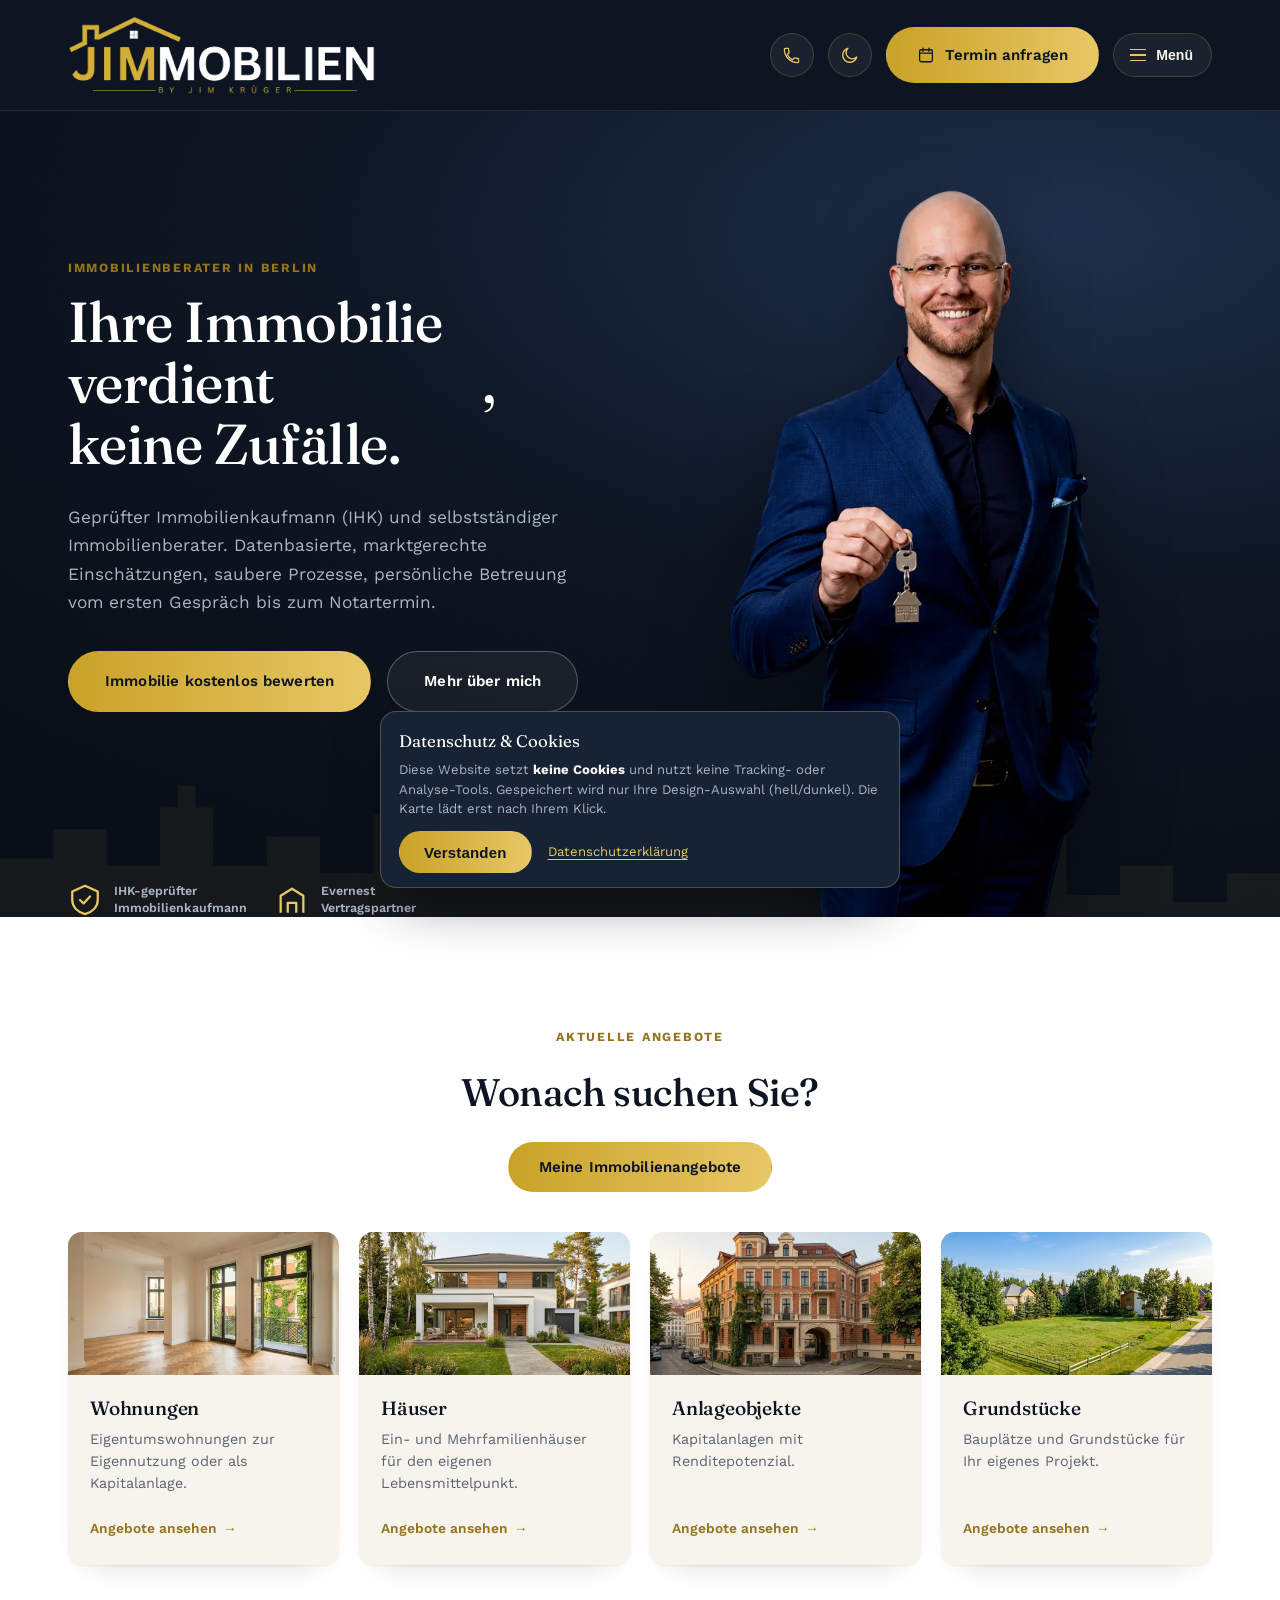
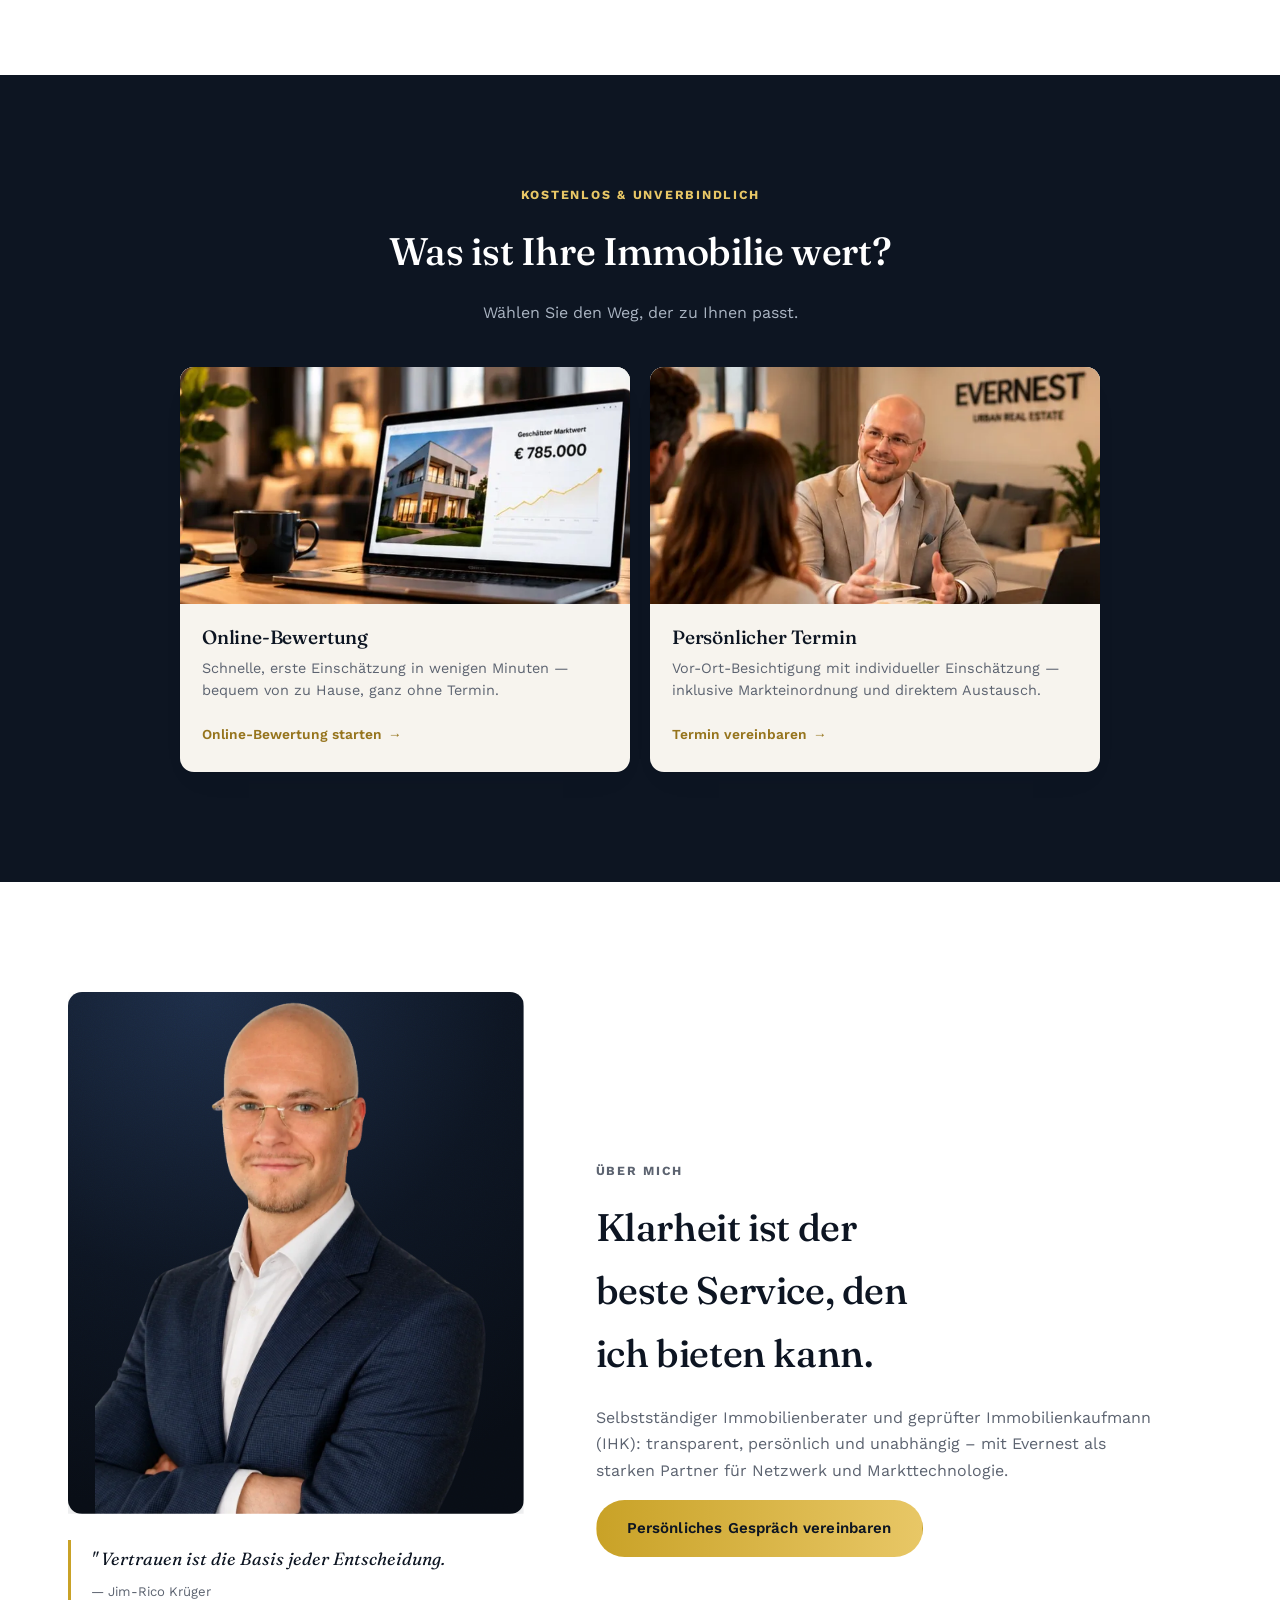
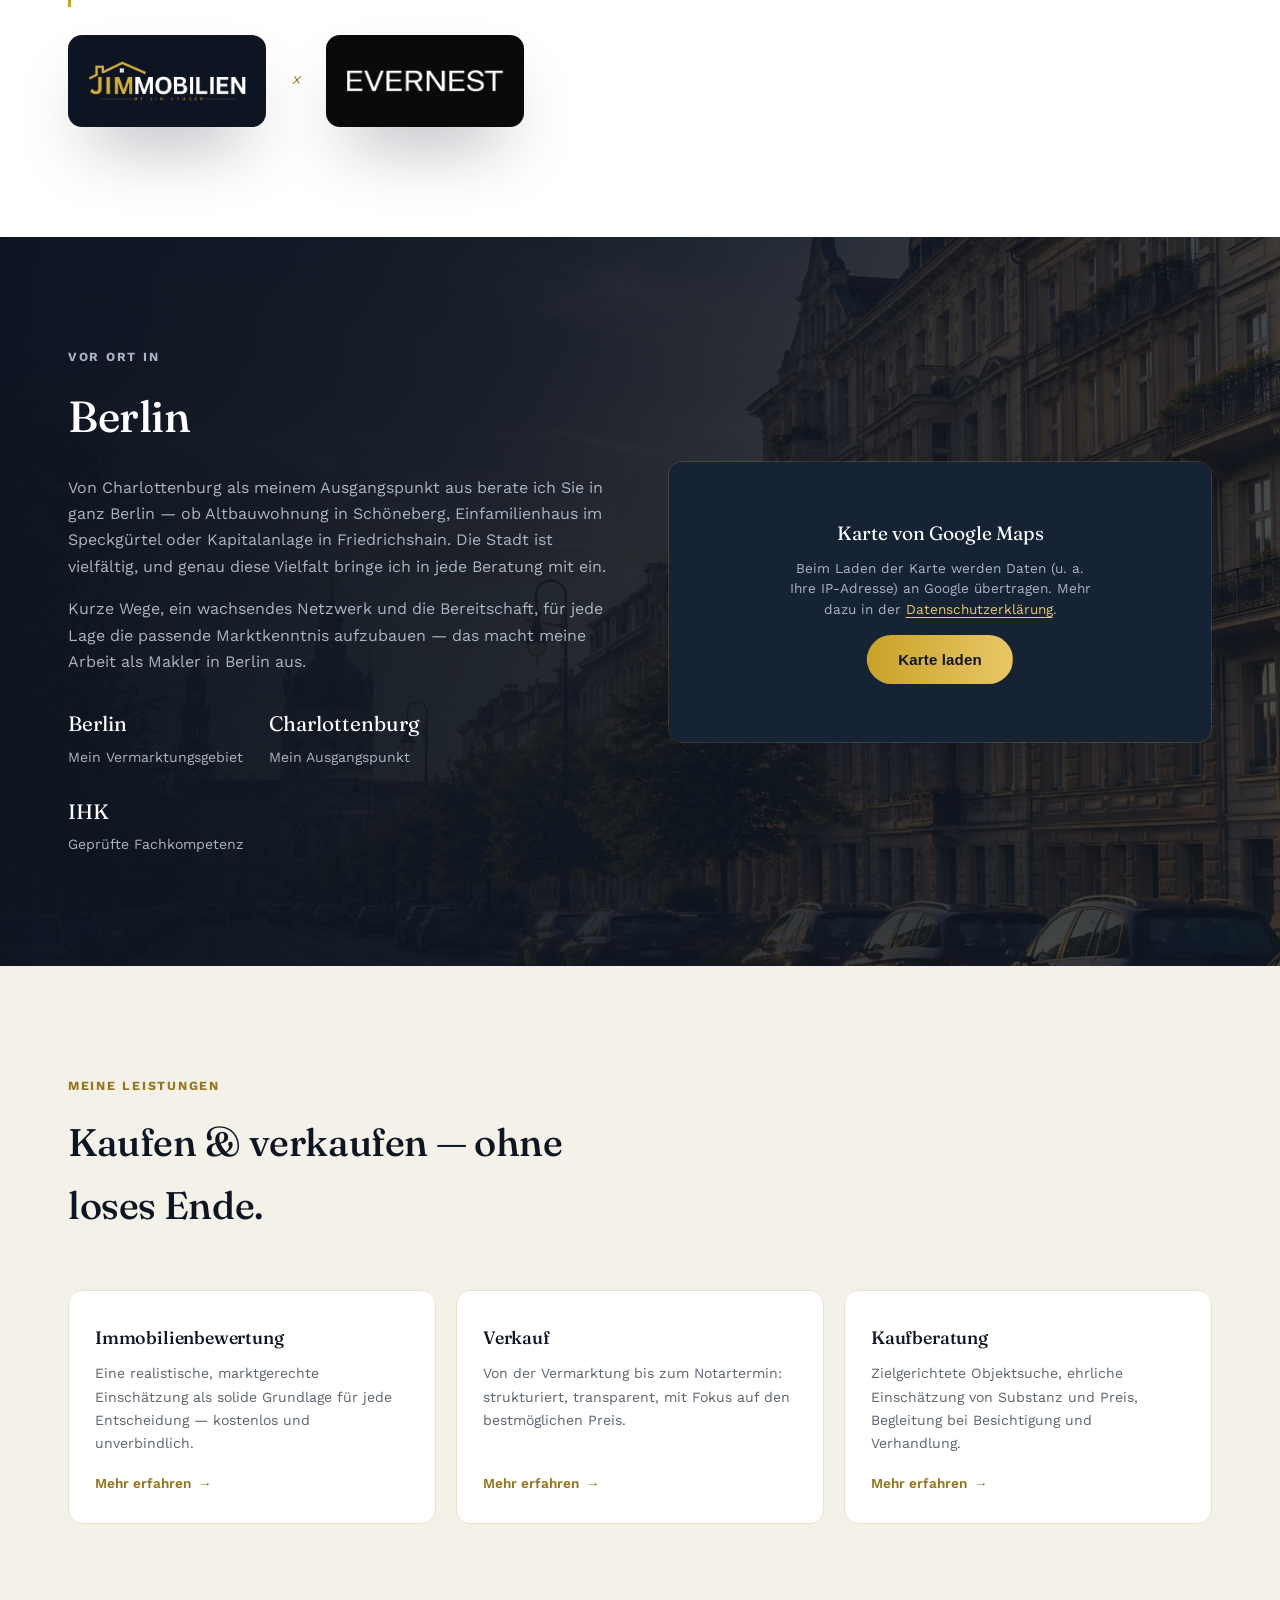
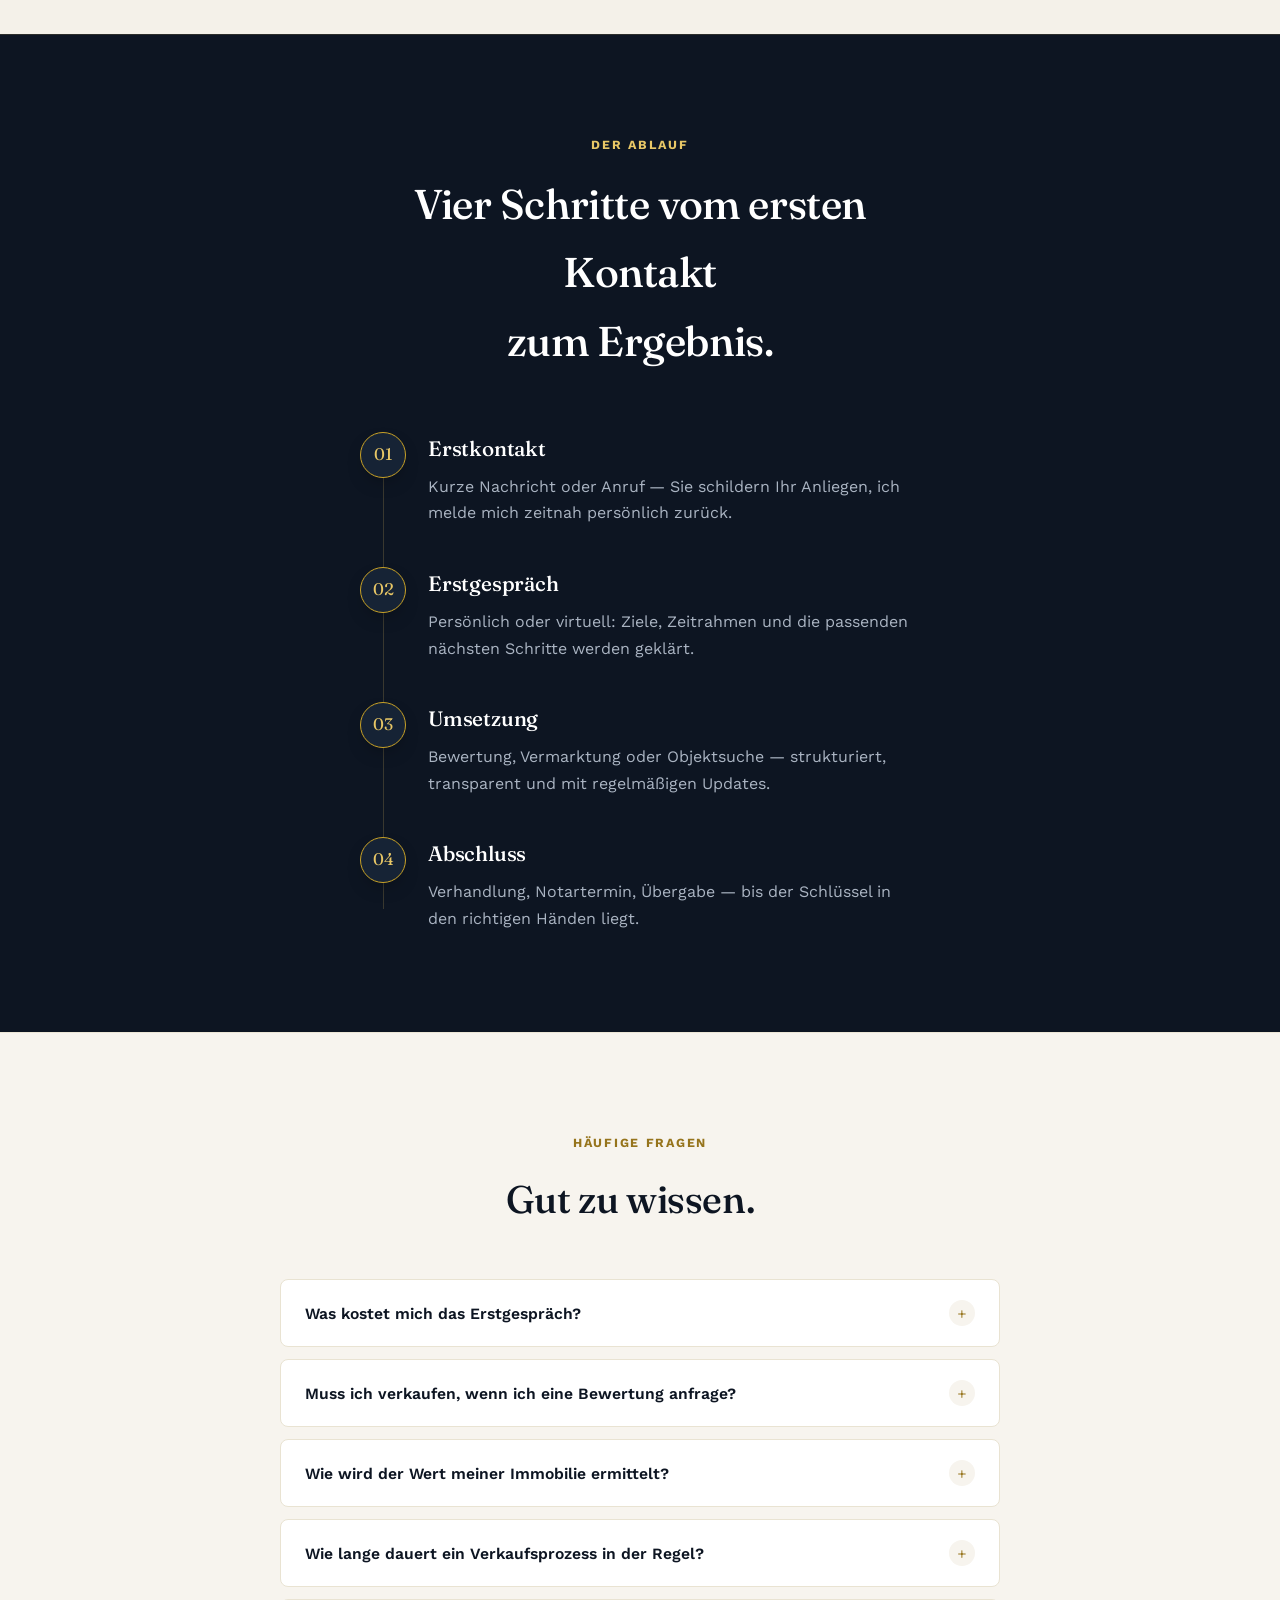
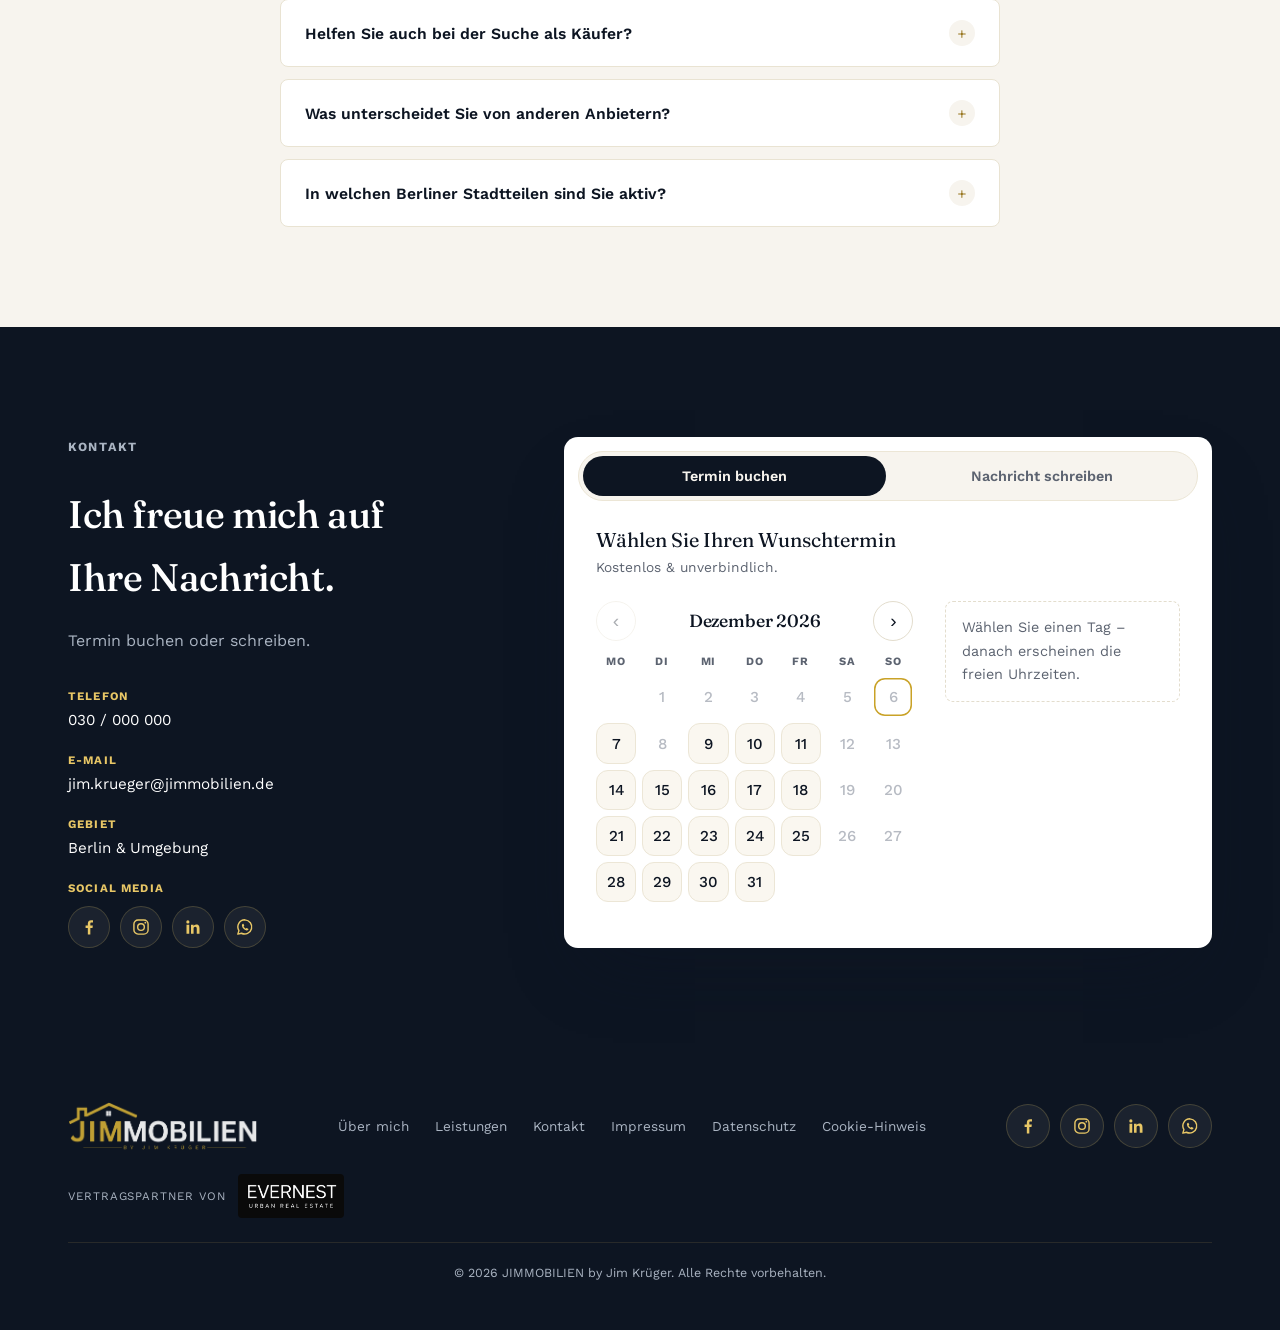
==== index.html @ be04d3d4 "Add privacy/cookie notice (information only), impressum.html (placeholder data), cross-links Co-Auth" ====
<!DOCTYPE html>
<html lang="de">
<head>
<meta charset="UTF-8">
<meta name="viewport" content="width=device-width, initial-scale=1.0">
<title>Jim-Rico Krüger — Immobilienberater in Berlin</title>
<meta name="description" content="Jim-Rico Krüger, geprüfter Immobilienkaufmann (IHK) — selbstständiger Immobilienberater in Berlin. Persönliche Beratung, ehrliche Bewertung, klare Prozesse.">
<meta name="theme-color" content="#0b1b2b">
<link rel="icon" href="data:,">
<meta property="og:title" content="Jim-Rico Krüger — Immobilienberater in Berlin">
<meta property="og:description" content="Persönlich. Kompetent. Zuhause. Beratung in Berlin.">
<meta property="og:type" content="website">
<link rel="preload" href="assets/fonts/work-sans-latin-wght-normal.woff2" as="font" type="font/woff2" crossorigin>
<link rel="preload" href="assets/fonts/fraunces-latin-opsz-normal.woff2" as="font" type="font/woff2" crossorigin>
<link rel="stylesheet" href="style.css?v=20261007d">
<script>
  // Apply saved theme before paint to avoid a flash of the wrong theme
  (function(){
    try {
      var saved = localStorage.getItem('jim-theme');
      if (saved === 'light') document.documentElement.setAttribute('data-theme', 'light');
    } catch (e) {
      // localStorage can be blocked on file:// pages in some browsers — safe to ignore
    }
  })();
</script>
</head>
<body>

<div class="scroll-progress" id="scrollProgress"></div>

<a class="skip-link" href="#main">Zum Inhalt springen</a>

<!-- ============ HEADER ============ -->
<header class="site-header" id="siteHeader">
  <div class="wrap header-inner">
    <a href="#top" class="brand" aria-label="JIMMOBILIEN — Startseite">
      <img src="assets/logo-v2-trimmed.png" alt="JIMMOBILIEN — by Jim Krüger" class="brand-logo logo-light">
      <img src="assets/logo-v2-dark-official.png" alt="JIMMOBILIEN — by Jim Krüger" class="brand-logo logo-dark">
    </a>
    <div class="header-actions">
      <a href="tel:+4930000000" class="header-phone" aria-label="Anrufen: 030 / 000 000">
        <svg viewBox="0 0 24 24" aria-hidden="true"><path d="M6.6 10.8c1.4 2.8 3.8 5.2 6.6 6.6l2.2-2.2c.3-.3.7-.4 1-.2 1.1.4 2.3.6 3.5.6.6 0 1 .4 1 1V20c0 .6-.4 1-1 1C10.5 21 3 13.5 3 4.1c0-.6.4-1 1-1h3.4c.6 0 1 .4 1 1 0 1.2.2 2.4.6 3.5.1.4 0 .8-.2 1L6.6 10.8Z" fill="none" stroke="currentColor" stroke-width="1.6" stroke-linejoin="round"/></svg>
      </a>
      <button class="theme-toggle" id="themeToggle" aria-label="Zwischen hellem und dunklem Design wechseln" aria-pressed="false">
        <svg class="icon-sun" viewBox="0 0 24 24" aria-hidden="true"><circle cx="12" cy="12" r="4.5" fill="none" stroke="currentColor" stroke-width="1.7"/><path d="M12 2.5v3M12 18.5v3M21.5 12h-3M5.5 12h-3M18.4 5.6l-2.1 2.1M7.7 16.3l-2.1 2.1M18.4 18.4l-2.1-2.1M7.7 7.7 5.6 5.6" stroke="currentColor" stroke-width="1.7" stroke-linecap="round"/></svg>
        <svg class="icon-moon" viewBox="0 0 24 24" aria-hidden="true"><path d="M20 14.5A8.5 8.5 0 1 1 9.5 4a7 7 0 0 0 10.5 10.5Z" fill="none" stroke="currentColor" stroke-width="1.7" stroke-linejoin="round"/></svg>
      </button>
      <a href="#kontakt" class="btn btn-gold" aria-label="Termin anfragen">
        <svg viewBox="0 0 24 24" aria-hidden="true"><rect x="3.5" y="5" width="17" height="16" rx="2" fill="none" stroke="currentColor" stroke-width="1.7"/><path d="M3.5 9.5h17M8 3v4M16 3v4" stroke="currentColor" stroke-width="1.7" stroke-linecap="round"/></svg>
        <span class="btn-gold-label">Termin anfragen</span>
      </a>
      <button class="menu-toggle-btn" id="navToggle" aria-label="Menü öffnen" aria-expanded="false" aria-controls="mainNav">
        <span class="menu-toggle-lines"><span></span><span></span><span></span></span>
        <span class="menu-toggle-label">Menü</span>
      </button>
    </div>
  </div>

  <nav class="main-nav" id="mainNav" aria-label="Hauptnavigation">
    <a href="#immobilien">Immobilien</a>
    <a href="#bewertung">Bewertung</a>
    <a href="#ueber-mich">Über mich</a>
    <a href="#standort">Standort</a>
    <a href="#leistungen">Leistungen</a>
    <a href="#ablauf">Ablauf</a>
    <a href="#faq">FAQ</a>
    <a href="#kontakt">Kontakt</a>
  </nav>
</header>

<main id="main">

<!-- ============ HERO ============ -->
<section class="hero" id="top">
  <div class="hero-grain" aria-hidden="true"></div>
  <div class="hero-skyline" aria-hidden="true">
    <svg viewBox="0 0 1440 260" preserveAspectRatio="none"><path d="M0,260 L0,180 L60,180 L60,140 L120,140 L120,190 L180,190 L180,110 L200,110 L200,80 L220,80 L220,110 L240,110 L240,190 L300,190 L300,150 L360,150 L360,200 L420,200 L420,120 L440,120 L440,90 L460,90 L460,120 L480,120 L480,200 L540,200 L540,160 L600,160 L600,210 L660,210 L660,100 L680,100 L680,70 L700,70 L700,100 L720,100 L720,210 L780,210 L780,170 L840,170 L840,220 L900,220 L900,130 L920,130 L920,95 L940,95 L940,130 L960,130 L960,220 L1020,220 L1020,180 L1080,180 L1080,230 L1140,230 L1140,140 L1160,140 L1160,105 L1180,105 L1180,140 L1200,140 L1200,230 L1260,230 L1260,190 L1320,190 L1320,240 L1380,240 L1380,200 L1440,200 L1440,260 Z" fill="currentColor"/></svg>
  </div>
  <div class="wrap hero-grid">
    <div class="hero-copy">
      <p class="eyebrow" data-hero-in>Immobilienberater in Berlin</p>
      <h1 data-hero-in>Ihre Immobilie verdient <em><span class="rotate-word" id="rotateWord">Struktur</span></em>, <span class="nowrap">keine Zufälle.</span></h1>
      <p class="hero-lede" data-hero-in>Geprüfter Immobilienkaufmann (IHK) und selbstständiger Immobilienberater. Datenbasierte, marktgerechte Einschätzungen, saubere Prozesse, persönliche Betreuung vom ersten Gespräch bis zum Notartermin.</p>
      <div class="hero-ctas" data-hero-in>
        <a href="#bewertung" class="btn btn-gold btn-lg">Immobilie kostenlos bewerten</a>
        <a href="#ueber-mich" class="btn btn-ghost btn-lg">Mehr über mich</a>
      </div>
    </div>
    <div class="hero-photo">
      <img src="assets/hero-blauer-modus-blauer-anzug.webp" alt="Jim-Rico Krüger, Immobilienberater in Berlin" width="995" height="1296" class="logo-light">
      <img src="assets/hero-heller-modus-schwarzer-anzug.webp" alt="Jim-Rico Krüger, Immobilienberater in Berlin" width="995" height="1296" class="logo-dark">
    </div>
    <div class="trust-badges" data-hero-in>
      <div class="badge">
        <svg viewBox="0 0 24 24" aria-hidden="true"><path d="M12 2 3 6v6c0 5 4 8.5 9 10 5-1.5 9-5 9-10V6l-9-4Z" fill="none" stroke="currentColor" stroke-width="1.6" stroke-linejoin="round"/><path d="m8.5 12 2.5 2.5 4.5-5" fill="none" stroke="currentColor" stroke-width="1.6" stroke-linecap="round" stroke-linejoin="round"/></svg>
        <span>IHK-geprüfter<br>Immobilienkaufmann</span>
      </div>
      <div class="badge">
        <svg viewBox="0 0 24 24" aria-hidden="true"><path d="M4 21V9l8-5 8 5v12" fill="none" stroke="currentColor" stroke-width="1.6" stroke-linejoin="round"/><path d="M9 21v-7h6v7" fill="none" stroke="currentColor" stroke-width="1.6" stroke-linejoin="round"/></svg>
        <span>Evernest<br>Vertragspartner</span>
      </div>
    </div>
  </div>
</section>

<!-- ============ IMMOBILIENSUCHE / VERLINKUNG ============ -->
<section class="listings" id="immobilien">
  <div class="wrap">
    <div class="section-head" data-mx>
      <p class="eyebrow">Aktuelle Angebote</p>
      <h2>Wonach suchen Sie?</h2>
      <p class="section-lede"><a href="https://www.evernest.com/de/unsere-makler/berlin/jim-rico-krueger/" target="_blank" rel="noopener" class="btn btn-gold listings-subtlink evernest-link">Meine Immobilienangebote</a></p>
    </div>

    <div class="categories-grid card-grid">
      <article class="card">
        <div class="card-media" data-parallax><img class="card-photo" src="assets/category-wohnungen.webp" alt="" width="900" height="491" loading="lazy" style="--pos:50% 55%"></div>
        <div class="card-body">
          <h3 class="card-title">Wohnungen</h3>
          <p class="card-text">Eigentumswohnungen zur Eigennutzung oder als Kapitalanlage.</p>
          <div class="card-action"><a href="https://www.evernest.com/de/search/?lat=52.5170365&lng=13.3888599&zoom=10&hideSold=true" target="_blank" rel="noopener" class="card-link evernest-link" aria-label="Wohnungen: Angebote ansehen">Angebote ansehen <span aria-hidden="true">→</span></a></div>
        </div>
      </article>
      <article class="card">
        <div class="card-media" data-parallax><img class="card-photo" src="assets/category-haeuser.webp" alt="" width="900" height="491" loading="lazy" style="--pos:50% 55%"></div>
        <div class="card-body">
          <h3 class="card-title">Häuser</h3>
          <p class="card-text">Ein- und Mehrfamilienhäuser für den eigenen Lebensmittelpunkt.</p>
          <div class="card-action"><a href="https://www.evernest.com/de/search/?lat=52.5170365&lng=13.3888599&zoom=10&propertyTypes=house&hideSold=true" target="_blank" rel="noopener" class="card-link evernest-link" aria-label="Häuser: Angebote ansehen">Angebote ansehen <span aria-hidden="true">→</span></a></div>
        </div>
      </article>
      <article class="card">
        <div class="card-media" data-parallax><img class="card-photo" src="assets/category-anlageobjekte.webp" alt="" width="900" height="491" loading="lazy" style="--pos:50% 35%"></div>
        <div class="card-body">
          <h3 class="card-title">Anlageobjekte</h3>
          <p class="card-text">Kapitalanlagen mit Renditepotenzial.</p>
          <div class="card-action"><a href="https://www.evernest.com/de/search/?lat=52.5170365&lng=13.3888599&zoom=10&hideSold=true&propertyTypes=investment" target="_blank" rel="noopener" class="card-link evernest-link" aria-label="Anlageobjekte: Angebote ansehen">Angebote ansehen <span aria-hidden="true">→</span></a></div>
        </div>
      </article>
      <article class="card">
        <div class="card-media" data-parallax><img class="card-photo" src="assets/category-grundstueck.webp" alt="" width="900" height="491" loading="lazy" style="--pos:50% 60%"></div>
        <div class="card-body">
          <h3 class="card-title">Grundstücke</h3>
          <p class="card-text">Bauplätze und Grundstücke für Ihr eigenes Projekt.</p>
          <div class="card-action"><a href="https://www.evernest.com/de/search/?lat=52.5170365&lng=13.3888599&zoom=10&hideSold=true&propertyTypes=investment%2Cplot" target="_blank" rel="noopener" class="card-link evernest-link" aria-label="Grundstücke: Angebote ansehen">Angebote ansehen <span aria-hidden="true">→</span></a></div>
        </div>
      </article>
    </div>
  </div>
</section>

<!-- ============ BEWERTUNG: ONLINE ODER PERSÖNLICH ============ -->
<section class="valuation-tool" id="bewertung">
  <div class="wrap">
    <div class="section-head" data-mx>
      <p class="eyebrow eyebrow-light">Kostenlos &amp; unverbindlich</p>
      <h2>Was ist Ihre Immobilie wert?</h2>
      <p class="section-lede">Wählen Sie den Weg, der zu Ihnen passt.</p>
    </div>

    <div class="valuation-options card-grid">

      <!-- Option 1: Online-Bewertung -->
      <article class="card">
        <div class="card-media" data-parallax><img class="card-photo" src="assets/bewertung-online.webp" alt="Laptop mit Online-Immobilienbewertung: geschätzter Marktwert 785.000 Euro" width="776" height="364" loading="lazy" style="--pos:78% 50%"></div>
        <div class="card-body">
          <h3 class="card-title">Online-Bewertung</h3>
          <p class="card-text">Schnelle, erste Einschätzung in wenigen Minuten — bequem von zu Hause, ganz ohne Termin.</p>

          <!--
            ================================================================
            EINBINDUNG BEWERTUNGSTOOL
            Hier den Embed-/iFrame-Code deines kostenlosen Online-Bewertungs-
            tools einfügen (z.B. von Sprengnetter, McMakler, PriceHubble o.ä.).
            Einfach das valuationEmbed-div Innere ersetzen, z.B. mit einem
            iframe-Tag. Bis dahin verlinkt der Link zur Evernest-Bewertung.
            ================================================================
          -->
          <div id="valuationEmbed" class="card-action">
            <a href="https://www.evernest.com/de/bewertung/address/" target="_blank" rel="noopener" class="card-link evernest-link" aria-label="Online-Bewertung starten">Online-Bewertung starten <span aria-hidden="true">→</span></a>
          </div>
        </div>
      </article>

      <!-- Option 2: Persönlicher Termin -->
      <article class="card">
        <div class="card-media" data-parallax><img class="card-photo" src="assets/bewertung-termin.webp" alt="Jim-Rico Krüger im Beratungsgespräch mit einem Paar" width="785" height="347" loading="lazy" style="--pos:92% 40%"></div>
        <div class="card-body">
          <h3 class="card-title">Persönlicher Termin</h3>
          <p class="card-text">Vor-Ort-Besichtigung mit individueller Einschätzung — inklusive Markteinordnung und direktem Austausch.</p>
          <div class="card-action"><a href="#kontakt" class="card-link" aria-label="Persönlichen Termin vereinbaren">Termin vereinbaren <span aria-hidden="true">→</span></a></div>
        </div>
      </article>

    </div>
  </div>
</section>

<!-- ============ ÜBER MICH ============ -->
<section class="about" id="ueber-mich">
  <div class="wrap about-grid">
    <div class="about-photo-col">
      <figure class="about-photo about-photo-backdrop reveal-wipe" data-parallax>
        <img src="assets/jim-about-transparent.webp" alt="Jim-Rico Krüger, geprüfter Immobilienkaufmann IHK" width="995" height="1296" decoding="async">
      </figure>
      <blockquote class="about-quote">
        <span class="quote-mark" aria-hidden="true">"</span>
        Vertrauen ist die Basis jeder Entscheidung.
        <cite>— Jim-Rico Krüger</cite>
      </blockquote>
      <div class="joint-venture">
        <div class="joint-venture-panel joint-venture-panel-jim">
          <img src="assets/logo-v2-trimmed.png" alt="JIMMOBILIEN">
        </div>
        <span class="joint-venture-x" aria-hidden="true">×</span>
        <div class="joint-venture-panel joint-venture-panel-evernest">
          <img src="assets/evernest-logo-light.png" alt="Evernest">
        </div>
      </div>
    </div>
    <div class="about-copy" data-mx>
      <p class="eyebrow">Über mich</p>
      <h2>Klarheit ist der beste Service, den ich bieten kann.</h2>
      <p>Selbstständiger Immobilienberater und geprüfter Immobilienkaufmann (IHK): transparent, persönlich und unabhängig – mit Evernest als starken Partner für Netzwerk und Markttechnologie.</p>
      <a href="#kontakt" class="btn btn-gold">Persönliches Gespräch vereinbaren</a>
    </div>
  </div>
</section>

<!-- ============ STANDORT ============ -->
<section class="location" id="standort">
  <div class="location-bg" aria-hidden="true" data-parallax>
    <img src="assets/charlottenburg-street.webp" alt="" loading="lazy" decoding="async">
  </div>
  <div class="wrap location-grid">
    <div class="location-copy" data-mx>
      <p class="eyebrow eyebrow-light">Vor Ort in</p>
      <h2>Berlin</h2>
      <p>Von Charlottenburg als meinem Ausgangspunkt aus berate ich Sie in ganz Berlin — ob Altbauwohnung in Schöneberg, Einfamilienhaus im Speckgürtel oder Kapitalanlage in Friedrichshain. Die Stadt ist vielfältig, und genau diese Vielfalt bringe ich in jede Beratung mit ein.</p>
      <p>Kurze Wege, ein wachsendes Netzwerk und die Bereitschaft, für jede Lage die passende Marktkenntnis aufzubauen — das macht meine Arbeit als Makler in Berlin aus.</p>
      <div class="location-stats">
        <div class="loc-stat"><span>Berlin</span>Mein Vermarktungsgebiet</div>
        <div class="loc-stat"><span>Charlottenburg</span>Mein Ausgangspunkt</div>
        <div class="loc-stat"><span>IHK</span>Geprüfte Fachkompetenz</div>
      </div>
    </div>
    <div class="location-map-frame">
      <div class="map-consent" id="mapConsent">
        <p class="map-consent-title">Karte von Google Maps</p>
        <p class="map-consent-text">Beim Laden der Karte werden Daten (u.&nbsp;a. Ihre IP-Adresse) an Google übertragen. Mehr dazu in der <a href="datenschutz.html#maps" target="_blank" rel="noopener">Datenschutzerklärung</a>.</p>
        <button type="button" class="btn btn-gold" id="mapLoad">Karte laden</button>
      </div>
    </div>
  </div>
</section>

<!-- ============ LEISTUNGEN ============ -->
<section class="services" id="leistungen">
  <div class="wrap">
    <div class="section-head" data-mx>
      <p class="eyebrow">Meine Leistungen</p>
      <h2>Kaufen &amp; verkaufen — ohne loses Ende.</h2>
    </div>
    <div class="services-grid">
      <div class="service-card">
        <h3>Immobilienbewertung</h3>
        <p>Eine realistische, marktgerechte Einschätzung als solide Grundlage für jede Entscheidung — kostenlos und unverbindlich.</p>
        <button type="button" class="service-more" data-service="bewertung">
          Mehr erfahren <span aria-hidden="true">→</span>
        </button>
      </div>
      <div class="service-card">
        <h3>Verkauf</h3>
        <p>Von der Vermarktung bis zum Notartermin: strukturiert, transparent, mit Fokus auf den bestmöglichen Preis.</p>
        <button type="button" class="service-more" data-service="verkauf">
          Mehr erfahren <span aria-hidden="true">→</span>
        </button>
      </div>
      <div class="service-card">
        <h3>Kaufberatung</h3>
        <p>Zielgerichtete Objektsuche, ehrliche Einschätzung von Substanz und Preis, Begleitung bei Besichtigung und Verhandlung.</p>
        <button type="button" class="service-more" data-service="kaufberatung">
          Mehr erfahren <span aria-hidden="true">→</span>
        </button>
      </div>
    </div>
  </div>
</section>

<!-- ============ LEISTUNGEN: DETAIL-MODAL ============ -->
<div class="service-modal" id="serviceModal" aria-hidden="true">
  <div class="service-modal-backdrop" data-close-modal></div>
  <div class="service-modal-panel" role="dialog" aria-modal="true" aria-labelledby="serviceModalTitle">
    <button type="button" class="service-modal-close" data-close-modal aria-label="Schließen">
      <svg viewBox="0 0 24 24" aria-hidden="true"><path d="M6 6l12 12M18 6 6 18" stroke="currentColor" stroke-width="1.8" stroke-linecap="round"/></svg>
    </button>
    <div class="service-modal-body" id="serviceModalBody">
      <!-- Content injected by script.js from the serviceDetails data below -->
    </div>
  </div>
</div>

<!-- Detail content for the service modal — edit text here -->
<script type="application/json" id="serviceDetailsData">
{
  "bewertung": {
    "title": "Immobilienbewertung",
    "intro": "Eine realistische Werteinschätzung ist die Grundlage jeder guten Entscheidung — ob Sie verkaufen, vererben, umschulden oder einfach nur wissen möchten, woran Sie sind.",
    "steps": [
      {
        "title": "Objekt- und Lageanalyse",
        "text": "Baujahr, Zustand, Ausstattung, Mikrolage und Infrastruktur fließen in die Einschätzung ein."
      },
      {
        "title": "Vergleichswertanalyse",
        "text": "Aktuelle Verkaufs- und Angebotspreise vergleichbarer Objekte in Berlin, gestützt auf Evernest-Marktdaten."
      },
      {
        "title": "Marktgerechte Einordnung",
        "text": "Sie erhalten eine ehrliche Preisspanne — ohne künstlich hohe Zahlen, um den Auftrag zu gewinnen."
      },
      {
        "title": "Persönliches Ergebnisgespräch",
        "text": "Die Einschätzung wird Ihnen erklärt, nicht nur zugeschickt — inklusive Einordnung in den aktuellen Markt."
      }
    ],
    "cta": {
      "text": "Jetzt kostenlos bewerten lassen",
      "href": "#bewertung"
    }
  },
  "verkauf": {
    "title": "Verkauf",
    "intro": "Vom ersten Gespräch bis zur Schlüsselübergabe begleite ich Sie strukturiert durch den gesamten Verkaufsprozess — mit dem Ziel, den bestmöglichen Preis in einer realistischen Zeitspanne zu erzielen.",
    "steps": [
      {
        "title": "Bewertung & Strategie",
        "text": "Realistische Preisfindung und eine auf Ihr Objekt zugeschnittene Vermarktungsstrategie."
      },
      {
        "title": "Professionelle Vermarktung",
        "text": "Hochwertige Exposés, Fotos und Reichweite über das Evernest-Netzwerk und Ihre Zielgruppe."
      },
      {
        "title": "Besichtigungen & Vorauswahl",
        "text": "Ich übernehme Anfragen, Terminplanung und eine erste Bonitätseinschätzung der Interessenten."
      },
      {
        "title": "Verhandlung",
        "text": "Zielgerichtete Preisverhandlung in Ihrem Interesse, transparent kommuniziert."
      },
      {
        "title": "Notartermin & Übergabe",
        "text": "Koordination mit dem Notar, Vertragsprüfung und Begleitung bis zur Schlüsselübergabe."
      }
    ],
    "cta": {
      "text": "Verkauf unverbindlich besprechen",
      "href": "#kontakt"
    }
  },
  "kaufberatung": {
    "title": "Kaufberatung",
    "intro": "Ob Eigennutzung oder Kapitalanlage — beim Immobilienkauf zählt eine nüchterne, ehrliche Einschätzung mehr als Emotionen. Genau die bringe ich mit.",
    "steps": [
      {
        "title": "Bedarfsanalyse",
        "text": "Lage, Budget, Zeitrahmen und Zielsetzung (Eigennutzung oder Investment) werden gemeinsam geklärt."
      },
      {
        "title": "Zielgerichtete Objektsuche",
        "text": "Zugriff auf das gesamte Evernest-Angebot statt nur einzelne Inserate."
      },
      {
        "title": "Besichtigung & Substanzprüfung",
        "text": "Ehrliche Einschätzung von Bausubstanz, Renovierungsbedarf und realistischem Wert."
      },
      {
        "title": "Verhandlung",
        "text": "Faktenbasierte Preisverhandlung statt Bauchgefühl."
      },
      {
        "title": "Notartermin",
        "text": "Begleitung bei Vertragsprüfung und Notartermin, bis der Schlüssel in Ihrer Hand liegt."
      }
    ],
    "cta": {
      "text": "Kaufwunsch besprechen",
      "href": "#kontakt"
    }
  }
}
</script>

<!-- ============ ABLAUF / ROADMAP ============ -->
<section class="roadmap" id="ablauf">
  <div class="wrap">
    <div class="section-head" data-mx>
      <p class="eyebrow eyebrow-light">Der Ablauf</p>
      <h2>Vier Schritte vom ersten Kontakt<br>zum Ergebnis.</h2>
    </div>
    <div class="roadmap-rail" id="roadmapRail">
      <div class="roadmap-progress-line" id="roadmapProgressLine"></div>
      <div class="roadmap-step" data-reveal>
        <div class="roadmap-node"><span>01</span></div>
        <h3>Erstkontakt</h3>
        <p>Kurze Nachricht oder Anruf — Sie schildern Ihr Anliegen, ich melde mich zeitnah persönlich zurück.</p>
      </div>
      <div class="roadmap-step" data-reveal>
        <div class="roadmap-node"><span>02</span></div>
        <h3>Erstgespräch</h3>
        <p>Persönlich oder virtuell: Ziele, Zeitrahmen und die passenden nächsten Schritte werden geklärt.</p>
      </div>
      <div class="roadmap-step" data-reveal>
        <div class="roadmap-node"><span>03</span></div>
        <h3>Umsetzung</h3>
        <p>Bewertung, Vermarktung oder Objektsuche — strukturiert, transparent und mit regelmäßigen Updates.</p>
      </div>
      <div class="roadmap-step" data-reveal>
        <div class="roadmap-node"><span>04</span></div>
        <h3>Abschluss</h3>
        <p>Verhandlung, Notartermin, Übergabe — bis der Schlüssel in den richtigen Händen liegt.</p>
      </div>
    </div>
  </div>
</section>

<!-- ============ FAQ ============ -->
<section class="faq" id="faq">
  <div class="wrap">
    <div class="section-head" data-mx>
      <p class="eyebrow">Häufige Fragen</p>
      <h2>Gut zu wissen.</h2>
    </div>
    <div class="faq-list">
      <div class="faq-item">
        <button type="button" class="faq-question" aria-expanded="false">
          <span>Was kostet mich das Erstgespräch?</span>
          <span class="faq-icon" aria-hidden="true">+</span>
        </button>
        <div class="faq-answer">
          <p>Nichts. Das Erstgespräch ist unverbindlich und kostenlos — genau wie die Ersteinschätzung zum Wert Ihrer Immobilie. Sie entscheiden erst danach, ob und wie Sie weitermachen möchten.</p>
        </div>
      </div>
      <div class="faq-item">
        <button type="button" class="faq-question" aria-expanded="false">
          <span>Muss ich verkaufen, wenn ich eine Bewertung anfrage?</span>
          <span class="faq-icon" aria-hidden="true">+</span>
        </button>
        <div class="faq-answer">
          <p>Nein. Eine Bewertung ist zunächst reine Information für Sie — ganz ohne Verpflichtung. Viele nutzen sie auch für Erbschaften, Scheidungen oder einfach zur eigenen Orientierung.</p>
        </div>
      </div>
      <div class="faq-item">
        <button type="button" class="faq-question" aria-expanded="false">
          <span>Wie wird der Wert meiner Immobilie ermittelt?</span>
          <span class="faq-icon" aria-hidden="true">+</span>
        </button>
        <div class="faq-answer">
          <p>Auf Basis aktueller Marktdaten, Vergleichsobjekten in Ihrer Lage und der Evernest-Markttechnologie — kombiniert mit meiner persönlichen Einschätzung vor Ort, die reine Online-Tools nicht leisten können.</p>
        </div>
      </div>
      <div class="faq-item">
        <button type="button" class="faq-question" aria-expanded="false">
          <span>Wie lange dauert ein Verkaufsprozess in der Regel?</span>
          <span class="faq-icon" aria-hidden="true">+</span>
        </button>
        <div class="faq-answer">
          <p>Das hängt stark von Objekt, Lage und Preisvorstellung ab. Als grobe Orientierung: von der ersten Bewertung bis zum Notartermin vergehen häufig zwischen sechs und zwölf Wochen — ich gebe Ihnen im Erstgespräch eine realistische Einschätzung für Ihren konkreten Fall.</p>
        </div>
      </div>
      <div class="faq-item">
        <button type="button" class="faq-question" aria-expanded="false">
          <span>Helfen Sie auch bei der Suche als Käufer?</span>
          <span class="faq-icon" aria-hidden="true">+</span>
        </button>
        <div class="faq-answer">
          <p>Ja. Ob Sie schon ein konkretes Objekt im Blick haben oder erst am Anfang Ihrer Suche stehen — ich berate Sie zu Finanzierung, Markteinschätzung und passenden Angeboten aus dem Evernest-Netzwerk.</p>
        </div>
      </div>
      <div class="faq-item">
        <button type="button" class="faq-question" aria-expanded="false">
          <span>Was unterscheidet Sie von anderen Anbietern?</span>
          <span class="faq-icon" aria-hidden="true">+</span>
        </button>
        <div class="faq-answer">
          <p>Persönliche Betreuung durch eine feste Ansprechperson statt wechselnder Kontakte, ehrliche statt geschönter Einschätzungen, und der Zugang zu Evernests Technologie und Netzwerk als geprüfter Vertragspartner.</p>
        </div>
      </div>
      <div class="faq-item">
        <button type="button" class="faq-question" aria-expanded="false">
          <span>In welchen Berliner Stadtteilen sind Sie aktiv?</span>
          <span class="faq-icon" aria-hidden="true">+</span>
        </button>
        <div class="faq-answer">
          <p>Charlottenburg ist mein Ausgangspunkt, mein Vermarktungsgebiet erstreckt sich aber über ganz Berlin. Sprechen Sie mich einfach zu Ihrer konkreten Lage an.</p>
        </div>
      </div>
    </div>
  </div>
</section>

<!-- ============ KONTAKT ============ -->
<section class="contact" id="kontakt">
  <div class="wrap contact-grid">
    <div class="contact-copy" data-mx>
      <p class="eyebrow eyebrow-light">Kontakt</p>
      <h2>Ich freue mich auf Ihre Nachricht.</h2>
      <p>Termin buchen oder schreiben.</p>
      <ul class="contact-list">
        <li><span>Telefon</span><a href="tel:+4930000000">030 / 000 000</a></li>
        <li><span>E-Mail</span><a href="mailto:jim.krueger@jimmobilien.de">jim.krueger@jimmobilien.de</a></li>
        <li><span>Gebiet</span>Berlin &amp; Umgebung</li>
        <li class="contact-social-item"><span>Social Media</span><ul class="contact-social" aria-label="Social Media"><li><a class="social-link" data-social="Facebook" target="_blank" rel="noopener noreferrer" aria-label="Facebook"><svg viewBox="0 0 24 24" aria-hidden="true"><path d="M13.6 21v-7.8h2.6l.4-3.1h-3V8.2c0-.9.3-1.5 1.6-1.5h1.6V3.9c-.3 0-1.2-.1-2.3-.1-2.3 0-3.9 1.4-3.9 4v2.3H7.9v3.1h2.7V21h3Z" fill="currentColor"/></svg></a></li><li><a class="social-link" data-social="Instagram" target="_blank" rel="noopener noreferrer" aria-label="Instagram"><svg viewBox="0 0 24 24" aria-hidden="true"><rect x="3.5" y="3.5" width="17" height="17" rx="5" fill="none" stroke="currentColor" stroke-width="1.7"/><circle cx="12" cy="12" r="4" fill="none" stroke="currentColor" stroke-width="1.7"/><circle cx="17.2" cy="6.8" r="1.1" fill="currentColor"/></svg></a></li><li><a class="social-link" data-social="LinkedIn" target="_blank" rel="noopener noreferrer" aria-label="LinkedIn"><svg viewBox="0 0 24 24" aria-hidden="true"><path d="M4.2 9.2h3.3V20H4.2V9.2Zm1.65-5.2a1.9 1.9 0 1 1 0 3.8 1.9 1.9 0 0 1 0-3.8ZM9.6 9.2h3.1v1.5h.1c.4-.8 1.5-1.8 3.1-1.8 3.3 0 3.9 2.200 3.900 5V20h-3.300v-5.300c0-1.300 0-2.900-1.800-2.900s-2 1.400-2 2.800V20H9.600V9.200Z" fill="currentColor"/></svg></a></li><li><a class="social-link" data-social="WhatsApp" target="_blank" rel="noopener noreferrer" aria-label="WhatsApp"><svg viewBox="0 0 24 24" aria-hidden="true"><path d="M12 3.4a8.5 8.5 0 0 0-7.3 12.9L3.4 20.6l4.4-1.1A8.5 8.5 0 1 0 12 3.4Z" fill="none" stroke="currentColor" stroke-width="1.7" stroke-linejoin="round"/><path d="M9.2 8.5c.3-.4.8-.4 1 0l.8 1.4c.2.4.1.7-.2 1l-.5.5c.6 1.2 1.5 2.1 2.7 2.7l.5-.5c.3-.3.7-.4 1-.2l1.4.8c.4.2.4.7 0 1.1-.5.7-1.3 1-2.1.8-2.800-.6-4.900-2.7-5.5-5.5-.2-.8.1-1.600.8-2.1Z" fill="currentColor"/></svg></a></li></ul></li>
      </ul>
    </div>
    <div class="contact-panel">
      <div class="contact-tabs" role="tablist" aria-label="Kontaktart">
        <button type="button" role="tab" class="contact-tab is-active" id="tab-termin" aria-controls="panel-termin" aria-selected="true">Termin buchen</button>
        <button type="button" role="tab" class="contact-tab" id="tab-nachricht" aria-controls="panel-nachricht" aria-selected="false" tabindex="-1">Nachricht schreiben</button>
      </div>

      <div class="contact-tabpanel" id="panel-termin" role="tabpanel" aria-labelledby="tab-termin">
        <!--
          ================================================================
          TERMINBUCHUNG
          Ohne Eintrag zeigt die Seite einen eigenen Kalender: Besucher
          wählen Tag und Uhrzeit, ihr E-Mail-Programm öffnet sich mit der
          fertigen Terminanfrage an die Adresse in data-email.
          Für echte Live-Buchung mit Kalender-Abgleich (Cal.com, Calendly,
          Google Kalender "Terminplan" o.ä.): den Buchungslink hier bei
          data-booking-url eintragen (muss mit https:// beginnen) – der
          eigene Kalender wird dann durch den Dienst ersetzt.
          Verfügbare Tage/Zeiten des eigenen Kalenders: script.js, "CFG".
          ================================================================
        -->
        <div class="booking" id="booking" data-booking-url="" data-email="jim.krueger@jimmobilien.de">
          <p class="booking-nojs">Bitte rufen Sie mich an unter <a href="tel:+4930000000">030 / 000 000</a> oder nutzen Sie das Kontaktformular.</p>
        </div>
      </div>

      <div class="contact-tabpanel" id="panel-nachricht" role="tabpanel" aria-labelledby="tab-nachricht" hidden>
    <form class="contact-form" id="contactForm">
      <div class="form-row">
        <div class="form-field">
          <label for="fname">Vorname</label>
          <input type="text" id="fname" name="fname" required autocomplete="given-name">
        </div>
        <div class="form-field">
          <label for="lname">Nachname</label>
          <input type="text" id="lname" name="lname" required autocomplete="family-name">
        </div>
      </div>
      <div class="form-row">
        <div class="form-field">
          <label for="email">E-Mail</label>
          <input type="email" id="email" name="email" required autocomplete="email">
        </div>
        <div class="form-field">
          <label for="phone">Telefon</label>
          <input type="tel" id="phone" name="phone" autocomplete="tel">
        </div>
      </div>
      <div class="form-field">
        <label for="interest">Interessiert an</label>
        <select id="interest" name="interest">
          <option>Verkaufen</option>
          <option>Kaufen</option>
          <option>Bewertung</option>
          <option>Sonstiges</option>
        </select>
      </div>
      <div class="form-field">
        <label for="message">Nachricht</label>
        <textarea id="message" name="message" rows="4"></textarea>
      </div>
      <label class="consent" for="c-consent"><input type="checkbox" id="c-consent" name="consent" required><span class="consent-box" aria-hidden="true"></span><span class="consent-text">Ich willige ein, dass Jim-Rico Krüger mich zur Bearbeitung meiner Anfrage per E-Mail oder Telefon kontaktiert. Die <a href="datenschutz.html" class="privacy-link" target="_blank" rel="noopener">Datenschutzerklärung</a> habe ich zur Kenntnis genommen.</span></label>
      <button type="submit" class="btn btn-gold btn-lg btn-block">Nachricht senden</button>
    </form>
      </div>
    </div>
  </div>
</section>




</main>

<!-- ============ FOOTER ============ -->
<footer class="site-footer">
  <div class="wrap footer-inner">
    <img src="assets/logo-v2-trimmed.png" alt="JIMMOBILIEN" class="footer-logo logo-light">
    <img src="assets/logo-v2-dark-official.png" alt="JIMMOBILIEN" class="footer-logo logo-dark">
    <nav class="footer-nav" aria-label="Footer-Navigation">
      <a href="#ueber-mich">Über mich</a>
      <a href="#leistungen">Leistungen</a>
      <a href="#kontakt">Kontakt</a>
      <a href="impressum.html">Impressum</a>
      <a href="datenschutz.html">Datenschutz</a>
      <button type="button" class="footer-link-btn" id="noticeReopen">Cookie-Hinweis</button>
    </nav>
    <!--
      SOCIAL LINKS: die Profil-Adressen bei data-url eintragen (komplette https://-Adresse).
      WhatsApp: https://wa.me/49… (Handynummer international, ohne +, Leerzeichen und führende 0, z. B. https://wa.me/4915112345678).
      Alle Icons sind sichtbar; ohne Adresse sind sie noch nicht anklickbar.
      Die Adressen hier gelten automatisch auch im Kontaktbereich.
    -->
    <ul class="footer-social" aria-label="Social Media">
      <li><a class="social-link" data-social="Facebook" data-url="" target="_blank" rel="noopener noreferrer" aria-label="Facebook"><svg viewBox="0 0 24 24" aria-hidden="true"><path d="M13.6 21v-7.8h2.6l.4-3.1h-3V8.2c0-.9.3-1.5 1.6-1.5h1.6V3.9c-.3 0-1.2-.1-2.3-.1-2.3 0-3.9 1.4-3.9 4v2.3H7.9v3.1h2.7V21h3Z" fill="currentColor"/></svg></a></li>
      <li><a class="social-link" data-social="Instagram" data-url="" target="_blank" rel="noopener noreferrer" aria-label="Instagram"><svg viewBox="0 0 24 24" aria-hidden="true"><rect x="3.5" y="3.5" width="17" height="17" rx="5" fill="none" stroke="currentColor" stroke-width="1.7"/><circle cx="12" cy="12" r="4" fill="none" stroke="currentColor" stroke-width="1.7"/><circle cx="17.2" cy="6.8" r="1.1" fill="currentColor"/></svg></a></li>
      <li><a class="social-link" data-social="LinkedIn" data-url="" target="_blank" rel="noopener noreferrer" aria-label="LinkedIn"><svg viewBox="0 0 24 24" aria-hidden="true"><path d="M4.2 9.2h3.3V20H4.2V9.2Zm1.65-5.2a1.9 1.9 0 1 1 0 3.8 1.9 1.9 0 0 1 0-3.8ZM9.6 9.2h3.1v1.5h.1c.4-.8 1.5-1.8 3.1-1.8 3.3 0 3.9 2.200 3.900 5V20h-3.300v-5.300c0-1.300 0-2.900-1.800-2.900s-2 1.400-2 2.800V20H9.600V9.200Z" fill="currentColor"/></svg></a></li>
      <li><a class="social-link" data-social="WhatsApp" data-url="" target="_blank" rel="noopener noreferrer" aria-label="WhatsApp"><svg viewBox="0 0 24 24" aria-hidden="true"><path d="M12 3.4a8.5 8.5 0 0 0-7.3 12.9L3.4 20.6l4.4-1.1A8.5 8.5 0 1 0 12 3.4Z" fill="none" stroke="currentColor" stroke-width="1.7" stroke-linejoin="round"/><path d="M9.2 8.5c.3-.4.8-.4 1 0l.8 1.4c.2.4.1.7-.2 1l-.5.5c.6 1.2 1.5 2.1 2.7 2.7l.5-.5c.3-.3.7-.4 1-.2l1.4.8c.4.2.4.7 0 1.1-.5.7-1.3 1-2.1.8-2.800-.6-4.900-2.7-5.5-5.5-.2-.8.1-1.600.8-2.1Z" fill="currentColor"/></svg></a></li>
    </ul>
    <div class="footer-partner">
      <span>Vertragspartner von</span>
      <a href="https://www.evernest.com" target="_blank" rel="noopener" aria-label="Evernest — Website öffnen" class="footer-partner-badge evernest-link">
        <img src="assets/evernest-logo-full.png" alt="Evernest Urban Real Estate" class="footer-partner-logo" width="819" height="339" loading="lazy">
      </a>
    </div>
    <p class="footer-copy">© <span id="year"></span> JIMMOBILIEN by Jim Krüger. Alle Rechte vorbehalten.</p>
  </div>
</footer>

<!-- ============ EVERNEST-WEITERLEITUNGS-HINWEIS ============
     Wird von script.js (initRedirectModal) bei jedem Klick auf a.evernest-link geöffnet.
     Ziel-URL = href des angeklickten Links. Theme-Wechsel läuft über .logo-light / .logo-dark. -->
<div class="redirect-modal" id="redirectModal" aria-hidden="true">
  <div class="redirect-modal-backdrop" data-redirect-cancel></div>
  <div class="rm-panel" role="dialog" aria-modal="true" aria-labelledby="redirectModalTitle" aria-describedby="redirectModalText" tabindex="-1">

    <div class="rm-brands">
      <span class="rm-brand rm-brand-jim">
        <img class="logo-light" src="assets/logo-v2-trimmed.png" alt="JIMMOBILIEN by Jim Krüger" width="1572" height="399" decoding="async">
        <img class="logo-dark" src="assets/logo-v2-dark-official.png" alt="JIMMOBILIEN by Jim Krüger" width="1576" height="403" decoding="async">
      </span>

      <span class="rm-link" aria-hidden="true">
        <svg viewBox="0 0 100 64" focusable="false">
          <defs>
            <linearGradient id="rmGold" gradientUnits="userSpaceOnUse" x1="8" y1="0" x2="94" y2="0">
              <stop offset="0" stop-color="#c9a227" stop-opacity=".35"/><stop offset=".55" stop-color="#e8c766"/><stop offset="1" stop-color="#c9a227" stop-opacity=".5"/>
            </linearGradient>
            <radialGradient id="rmDotGlow"><stop offset="0" stop-color="#ffe9a6" stop-opacity=".95"/><stop offset="1" stop-color="#e8c766" stop-opacity="0"/></radialGradient>
          </defs>
          <path class="rm-arc rm-arc-1" id="rmArcPath" pathLength="1" d="M12 36 C 18 8, 66 2, 90 22" fill="none" stroke="url(#rmGold)" stroke-width="1.3" stroke-linecap="round"/>
          <path class="rm-arc rm-arc-2" pathLength="1" d="M90 42 C 82 62, 36 66, 12 40" fill="none" stroke="url(#rmGold)" stroke-width="1" stroke-linecap="round"/>
          <g class="rm-arrow" fill="none" stroke="#e8c766" stroke-width="2.2" stroke-linecap="round" stroke-linejoin="round">
            <path d="M28 32H69"/><path d="M62 25.5 70 32l-8 6.5"/>
          </g>
          <g id="rmDot" opacity="0"><circle r="7" fill="url(#rmDotGlow)"/><circle r="2.1" fill="#fff3c4"/></g>
        </svg>
      </span>

      <span class="rm-brand rm-evernest"><img src="assets/evernest-logo-light.png" alt="Evernest" width="680" height="103" decoding="async"></span>
    </div>

    <div class="rm-house" aria-hidden="true">
      <img class="logo-light" data-src="assets/redirect-house-dark.webp" alt="" width="1400" height="525" decoding="async">
      <img class="logo-dark" data-src="assets/redirect-house-light.webp" alt="" width="1400" height="525" decoding="async">
    </div>

    <h2 class="rm-title" id="redirectModalTitle">Sie werden jetzt zu<br><em>Evernest</em> weitergeleitet</h2>
    <p class="rm-text" id="redirectModalText">Evernest ist der Vertragspartner, über den Jim-Rico Krüger seine Immobilienangebote vermarktet.</p>

    <ul class="rm-benefits">
      <li><svg viewBox="0 0 24 24" aria-hidden="true"><path d="M12 2.8 4.5 6v5.6c0 4.6 3.1 7.9 7.5 9.6 4.4-1.7 7.5-5 7.5-9.6V6L12 2.8Z" fill="none" stroke="currentColor" stroke-width="1.6" stroke-linejoin="round"/><path d="m8.6 12.2 2.4 2.4 4.4-4.9" fill="none" stroke="currentColor" stroke-width="1.6" stroke-linecap="round" stroke-linejoin="round"/></svg><span>Vertrauens&shy;voller Partner</span></li>
      <li><svg viewBox="0 0 24 24" aria-hidden="true"><path d="M4 21V9.8l8-5.8 8 5.8V21" fill="none" stroke="currentColor" stroke-width="1.6" stroke-linejoin="round"/><path d="M9.5 21v-6.5h5V21" fill="none" stroke="currentColor" stroke-width="1.6" stroke-linejoin="round"/></svg><span>Professionelle Vermarktung</span></li>
      <li><svg viewBox="0 0 24 24" aria-hidden="true"><path d="M4.5 20.5V13M10 20.5V8.5M15.5 20.5v-9M21 20.5V4" fill="none" stroke="currentColor" stroke-width="2.4" stroke-linecap="round"/></svg><span>Starke Reichweite für Ihre Immobilie</span></li>
    </ul>

    <div class="rm-progress" id="redirectModalProgress" role="progressbar" aria-label="Weiterleitung zu Evernest" aria-valuemin="0" aria-valuemax="100" aria-valuenow="0"><span class="rm-progress-fill" id="redirectModalBar"></span></div>
    <p class="rm-status" id="redirectModalStatus" aria-live="polite">Weiterleitung läuft …</p>

    <div class="rm-actions">
      <a href="#" id="redirectModalContinue" class="btn btn-gold rm-continue" target="_blank" rel="noopener">Jetzt weiter <svg class="rm-btn-arrow" viewBox="0 0 24 24" aria-hidden="true"><path d="M4.5 12h15M13.5 5.5 20 12l-6.5 6.5" fill="none" stroke="currentColor" stroke-width="1.9" stroke-linecap="round" stroke-linejoin="round"/></svg></a>
      <button type="button" class="btn rm-cancel" data-redirect-cancel>Abbrechen</button>
    </div>
  </div>
</div>

<!-- ============ DATENSCHUTZ-/COOKIE-HINWEIS (kein Tracking, keine Cookies – nur Information) ============ -->
<aside class="privacy-notice" id="privacyNotice" role="region" aria-labelledby="pnTitle" hidden>
  <p class="pn-title" id="pnTitle">Datenschutz &amp; Cookies</p>
  <p class="pn-text">Diese Website setzt <strong>keine Cookies</strong> und nutzt keine Tracking- oder Analyse-Tools. Gespeichert wird nur Ihre Design-Auswahl (hell/dunkel). Die Karte lädt erst nach Ihrem Klick.</p>
  <div class="pn-actions">
    <button type="button" class="btn btn-gold" id="noticeOk">Verstanden</button>
    <a href="datenschutz.html" class="pn-link">Datenschutzerklärung</a>
  </div>
</aside>

<script src="script.js?v=20261007d"></script>
<script>
  // Fail-safe: only if script.js did not start (e.g. a script error), reveal everything so
  // content can never stay hidden. When the motion script runs it sets window.__jimMotion.
  window.addEventListener('load', function () {
    setTimeout(function () {
      if (window.__jimMotion) return;
      document.querySelectorAll('[data-reveal]').forEach(function (el) { el.classList.add('is-visible'); });
      document.querySelectorAll('[data-mx]').forEach(function (el) { el.classList.add('mx-in'); });
    }, 2500);
  });
</script>
</body>
</html>
---- style.css ----
/* ==========================================================
   JIMMOBILIEN — v3
   Dark hero with cutout portrait + trust badges (Amelia-Homes-
   style formula), executed in the brand's own navy/gold system.
   Display: Fraunces · Body: Work Sans
   ========================================================== */

/* Fonts are self-hosted (no connection to Google Fonts) */
@font-face{ font-family:'Fraunces'; font-style:normal; font-weight:100 900; font-display:swap; src:url('assets/fonts/fraunces-latin-opsz-normal.woff2') format('woff2'); }
@font-face{ font-family:'Fraunces'; font-style:italic; font-weight:100 900; font-display:swap; src:url('assets/fonts/fraunces-latin-opsz-italic.woff2') format('woff2'); }
@font-face{ font-family:'Work Sans'; font-style:normal; font-weight:100 900; font-display:swap; src:url('assets/fonts/work-sans-latin-wght-normal.woff2') format('woff2'); }

:root{
  --navy: #0d1522;
  --navy-2: #162335;
  --navy-3: #1d2d47;
  --ink: #14212f;
  --cream: #f7f4ee;
  --cream-2: #efe8d8;
  --paper: #ffffff;
  --gold-1: #c9a227;
  --gold-2: #e8c766;
  --gold-line: linear-gradient(90deg, var(--gold-1), var(--gold-2));
  --gold-ink: #96741c;
  --muted: #5c6370;
  --muted-on-navy: #aab4c2;
  --radius: 14px;
  --radius-sm: 8px;
  --maxw: 1200px;
  --shadow: 0 20px 44px -20px rgba(13,21,34,.22);
  --shadow-lg: 0 34px 70px -24px rgba(13,21,34,.4);
  --ease: cubic-bezier(.22,.61,.36,1);
}

*,*::before,*::after{ box-sizing:border-box; }
html{ scroll-behavior:smooth; }
body{
  margin:0; font-family:'Work Sans', sans-serif; color:var(--ink);
  background:var(--paper); -webkit-font-smoothing:antialiased;
  font-size:16px; line-height:1.65;
}
img{ max-width:100%; display:block; }
a{ color:inherit; text-decoration:none; }
h1,h2,h3{ font-family:'Fraunces', serif; font-weight:500; margin:0 0 .5em; letter-spacing:-.01em; color:var(--navy); }
p{ margin:0 0 1em; }
ul{ margin:0; padding:0; list-style:none; }
.wrap{ max-width:var(--maxw); margin:0 auto; padding:0 28px; }

.skip-link{ position:absolute; left:-999px; top:0; background:var(--navy); color:var(--cream); padding:12px 20px; z-index:1000; }
.skip-link:focus{ left:12px; top:12px; }
:focus-visible{ outline:2px solid var(--gold-1); outline-offset:3px; }

@media (prefers-reduced-motion: reduce){
  html{ scroll-behavior:auto; }
  *{ animation-duration:.001ms !important; animation-iteration-count:1 !important; transition-duration:.001ms !important; }
}

.eyebrow{ font-size:.78rem; text-transform:uppercase; letter-spacing:.14em; color:var(--gold-ink); font-weight:700; margin:0 0 14px; }
.eyebrow-light{ color:var(--gold-2); }

/* ---------- Buttons ---------- */
.btn{
  display:inline-flex; align-items:center; gap:10px; justify-content:center;
  padding:15px 30px; border-radius:100px; font-weight:600; font-size:.94rem;
  letter-spacing:.01em; border:1px solid transparent; cursor:pointer; white-space:nowrap;
  transition:transform .25s var(--ease), box-shadow .25s var(--ease), background .25s var(--ease), color .25s var(--ease), border-color .25s var(--ease);
}
.btn svg{ width:18px; height:18px; flex-shrink:0; }
.btn-gold{ background:var(--gold-line); color:var(--navy); }
.btn-gold:hover{ transform:translateY(-2px); box-shadow:0 14px 28px -10px rgba(201,162,39,.5); }
.btn-lg{ padding:17px 36px; }   /* font-size: one size for every button (.btn, .94rem) */
.btn-ghost{ background:rgba(247,244,238,.06); color:var(--paper); border-color:rgba(247,244,238,.28); }
.btn-ghost:hover{ border-color:var(--gold-2); color:var(--gold-2); background:rgba(232,199,102,.08); }
.btn-outline{ background:transparent; color:var(--navy); border-color:var(--navy); }
.btn-outline-orange{ color:#e8792e; border-color:#e8792e; }
.btn-outline-orange:hover{ background:#e8792e; color:#fff; }
.btn-outline:hover{ background:var(--navy); color:var(--cream); }
.btn-block{ width:100%; }

/* ==========================================================
   HEADER
   ========================================================== */
.site-header{ position:sticky; top:0; z-index:100; background:var(--navy); border-bottom:1px solid rgba(232,199,102,.12); }
.header-inner{ display:flex; align-items:center; justify-content:space-between; height:110px; flex-wrap:nowrap; }
.brand-logo{ height:78px; width:auto; }
.header-actions{ display:flex; align-items:center; gap:14px; flex-shrink:0; }
.header-phone{
  display:none; align-items:center; justify-content:center; width:44px; height:44px;
  border-radius:100px; background:rgba(247,244,238,.06); border:1px solid rgba(232,199,102,.18);
  color:var(--gold-2); flex-shrink:0; transition:background .25s, border-color .25s, color .25s;
}
.header-phone svg{ width:19px; height:19px; }
.header-phone:hover{ background:rgba(232,199,102,.1); border-color:var(--gold-1); }

.logo-dark{ display:none; }

.theme-toggle{
  position:relative; width:44px; height:44px; border-radius:100px;
  background:rgba(247,244,238,.06); border:1px solid rgba(232,199,102,.18);
  display:flex; align-items:center; justify-content:center; cursor:pointer;
  color:var(--gold-2); flex-shrink:0; transition:background .25s, border-color .25s;
}
.theme-toggle:hover{ background:rgba(232,199,102,.1); border-color:var(--gold-1); }
.theme-toggle svg{ width:20px; height:20px; position:absolute; transition:opacity .3s var(--ease), transform .4s var(--ease); }
.theme-toggle .icon-moon{ opacity:1; transform:rotate(0deg) scale(1); }
.theme-toggle .icon-sun{ opacity:0; transform:rotate(-60deg) scale(.6); }
html[data-theme="light"] .theme-toggle .icon-moon{ opacity:0; transform:rotate(60deg) scale(.6); }
html[data-theme="light"] .theme-toggle .icon-sun{ opacity:1; transform:rotate(0deg) scale(1); }
.menu-toggle-btn{
  display:flex; align-items:center; gap:10px; height:44px; padding:0 18px 0 16px;
  border-radius:100px; background:rgba(247,244,238,.06); border:1px solid rgba(232,199,102,.18);
  color:var(--cream); cursor:pointer; transition:background .25s, border-color .25s;
}
.menu-toggle-btn:hover{ background:rgba(232,199,102,.1); border-color:var(--gold-1); }
.menu-toggle-lines{ display:flex; flex-direction:column; justify-content:center; gap:4px; width:16px; height:12px; }
.menu-toggle-lines span{ display:block; height:1.5px; background:var(--gold-2); width:100%; transition:transform .3s var(--ease), opacity .3s var(--ease); }
.menu-toggle-btn[aria-expanded="true"] .menu-toggle-lines span:nth-child(1){ transform:translateY(5px) rotate(45deg); }
.menu-toggle-btn[aria-expanded="true"] .menu-toggle-lines span:nth-child(2){ opacity:0; }
.menu-toggle-btn[aria-expanded="true"] .menu-toggle-lines span:nth-child(3){ transform:translateY(-5px) rotate(-45deg); }
.menu-toggle-label{ font-size:.88rem; font-weight:600; }

/* ---------- Nav dropdown panel (all breakpoints) ---------- */
.main-nav{
  position:absolute; top:calc(100% + 10px); right:28px; z-index:150;
  display:flex; flex-direction:column; gap:2px; min-width:220px;
  background:var(--navy); border:1px solid rgba(232,199,102,.18); border-radius:var(--radius);
  padding:10px; box-shadow:0 30px 60px -20px rgba(0,0,0,.5);
  opacity:0; transform:translateY(-10px) scale(.98); pointer-events:none;
  transition:opacity .25s var(--ease), transform .25s var(--ease);
}
.main-nav.open{ opacity:1; transform:translateY(0) scale(1); pointer-events:auto; }
.main-nav a{
  color:var(--muted-on-navy); font-size:.92rem; font-weight:500;
  padding:12px 14px; border-radius:var(--radius-sm); transition:color .2s, background .2s;
}
.main-nav a:hover{ color:var(--cream); background:rgba(247,244,238,.06); }
.main-nav a.is-active{ color:var(--gold-2); background:rgba(232,199,102,.08); }
@media (min-width: 900px){ .header-phone{ display:flex; } }

/* ==========================================================
   HERO — dark, atmospheric, cutout portrait
   ========================================================== */
.hero{
  position:relative; overflow:hidden;
  background:radial-gradient(120% 90% at 82% 15%, var(--navy-3) 0%, var(--navy) 48%, #080d15 100%);
  color:var(--cream); padding-top:64px; padding-bottom:0;
}
.hero-skyline{ position:absolute; left:0; right:0; bottom:0; height:190px; color:rgba(232,199,102,.06); pointer-events:none; }
.hero-skyline svg{ width:100%; height:100%; display:block; }

.hero-grid{
  position:relative; display:grid; grid-template-columns:1fr 1.05fr;
  grid-template-areas:
    "copy photo"
    "badges photo";
  gap:0 32px; align-items:end;
}
.hero-copy{ grid-area:copy; padding-bottom:0; }
.hero-copy h1{ font-size:clamp(2.4rem, 4.4vw, 3.6rem); line-height:1.08; color:var(--paper); margin-bottom:.5em; max-width:16ch; }
.hero-copy h1 em{ font-style:italic; color:var(--gold-2); font-weight:400; }
.hero-lede{ color:var(--muted-on-navy); font-size:1.08rem; max-width:46ch; margin-bottom:2em; }
.hero-ctas{ display:flex; gap:16px; flex-wrap:wrap; margin-bottom:44px; }

.trust-badges{ grid-area:badges; display:flex; gap:28px; flex-wrap:wrap; margin-top:44px; }
.badge{ display:flex; align-items:center; gap:12px; }
.badge svg{ width:34px; height:34px; color:var(--gold-2); flex-shrink:0; }
.badge span{ font-size:.78rem; font-weight:600; color:var(--muted-on-navy); line-height:1.35; }

.hero-photo{ grid-area:photo; position:relative; align-self:end; }
.hero-photo img{ width:100%; height:auto; display:block; filter:drop-shadow(0 30px 40px rgba(0,0,0,.45)); }
.hero-photo img.logo-dark{ display:none; }
html[data-theme="light"] .hero-photo img.logo-light{ display:none; }
html[data-theme="light"] .hero-photo img.logo-dark{ display:block; }

@media (max-width: 980px){
  .header-inner{ height:72px; }
  .wrap{ padding:0 20px; }
  .hero-skyline{ display:none; }
  .nowrap{ white-space:nowrap; }

  /* The hero always fills exactly the visible screen below the header
     (svh = screen height with the browser toolbar showing), so headline,
     portrait, buttons AND trust badges are all visible on first load. */
  .hero{
    display:flex; flex-direction:column;
    min-height:calc(100vh - 73px); min-height:calc(100svh - 73px);
    padding-top:16px; padding-bottom:14px; overflow:hidden;
  }
  .hero-grid{ flex:1; width:100%; }

  /* Mobile hero: the children of .hero-copy join the grid directly, so the
     portrait can sit beside headline + intro while buttons and badges run
     full width underneath (matches the reference design). */
  .hero-grid{
    display:grid;
    grid-template-columns:minmax(0,46%) minmax(0,1fr);
    grid-template-rows:auto auto 1fr auto auto;  /* spare height goes below the intro */
    gap:0; align-items:start;
  }
  .hero-copy{ display:contents; }
  .hero-copy .eyebrow{ grid-column:1 / -1; grid-row:1; font-size:.7rem; letter-spacing:.12em; line-height:1.4; margin-bottom:10px; }
  .hero-copy h1{
    grid-column:1; grid-row:2; position:relative; z-index:2;
    font-size:clamp(1.55rem, 7.3vw, 2.3rem); line-height:1.08; max-width:none; margin-bottom:.4em;
  }
  .hero-lede{
    grid-column:1; grid-row:3; position:relative; z-index:2;
    font-size:.86rem; line-height:1.5; max-width:none; margin:0; padding-right:6px;  /* font-size is fitted to the free space by script.js */
  }
  .hero-ctas{
    grid-column:1 / -1; grid-row:4; position:relative; z-index:2;
    flex-direction:column; align-items:stretch; gap:14px; margin:14px 0 0;
  }
  .hero-ctas .btn{ width:100%; min-height:46px; padding:0 22px; line-height:1.2; }

  /* Portrait: takes the full height of the headline/intro area (eyebrow row
     down to the buttons, no gap) and scales to it. It is sized with container
     units, so the figure grows with the available height and always bleeds to
     the screen edge. */
  .hero-photo{
    grid-column:2; grid-row:1 / 4; position:relative; align-self:stretch; justify-self:end;
    width:200%; margin-right:-20px; margin-top:-10px; margin-bottom:-14px; z-index:1; pointer-events:none;
    container-type:size; transform:none !important;
  }
  /* The portrait is as tall as the free space allows (up to 124 % of the screen width). Its left edge is
     pinned to a fixed spot next to the text column, so a larger figure grows to the right and the
     right shoulder runs off the screen edge. (0.65 = width/height ratio of the cut-out minus its left margin) */
  .hero-photo{ --ph:min(100cqh, 116vw); }
  .hero-photo img{
    position:absolute; bottom:0; width:auto; max-width:none;
    height:var(--ph);
    right:calc(55.6vw - var(--ph) * 0.65);
    filter:drop-shadow(0 14px 24px rgba(0,0,0,.4));
  }
  .hero-photo img.logo-dark{ right:calc(55.6vw - var(--ph) * 0.65 - var(--ph) * 0.02); }   /* black-suit photo is cropped slightly differently */

  .trust-badges{
    grid-column:1 / -1; grid-row:5; position:relative; z-index:2;
    display:flex; flex-direction:row; justify-content:space-between; align-items:center;
    gap:12px; margin-top:14px; padding-top:12px; border-top:1px solid rgba(232,199,102,.14);
  }
  .trust-badges .badge{ flex:1; min-width:0; gap:10px; }
  .trust-badges .badge svg{ width:26px; height:26px; }
  .trust-badges .badge span{ font-size:.7rem; line-height:1.35; }
}

/* Short screens (small phones / in-app browsers): tighten type & spacing so
   headline, buttons and trust badges still all fit on the first screen. */
@media (max-width: 980px) and (max-height: 700px){
  .hero{ padding-top:12px; padding-bottom:10px; }
  .hero-copy .eyebrow{ margin-bottom:8px; }
  .hero-copy h1{ font-size:clamp(1.4rem, 6.7vw, 2.1rem); margin-bottom:.3em; }
  .hero-lede{ font-size:.8rem; line-height:1.4; }
  .hero-ctas{ gap:14px; margin-top:10px; }
  .hero-ctas .btn{ min-height:42px; }
  .hero-photo{ margin-bottom:-10px; }
  .trust-badges{ margin-top:10px; padding-top:10px; }
  .trust-badges .badge svg{ width:22px; height:22px; }
  .trust-badges .badge span{ font-size:.66rem; }
}
/* Tall screens: use the extra room for slightly larger type and buttons. */
@media (max-width: 980px) and (min-height: 780px){
  .hero{ padding-top:22px; padding-bottom:20px; }
  .hero-copy h1{ font-size:clamp(1.6rem, 8vw, 2.5rem); }
  .hero-lede{ font-size:.95rem; line-height:1.5; }
  .hero-ctas{ gap:16px; margin-top:20px; }
  .hero-ctas .btn{ min-height:52px; }
  .trust-badges{ margin-top:18px; padding-top:16px; }
}

/* ==========================================================
   ABOUT
   ========================================================== */
.about{ padding:110px 0; }
.about-grid{ display:grid; grid-template-columns:.85fr 1.15fr; gap:72px; align-items:center; }
.about-photo-col{ display:flex; flex-direction:column; }
.about-photo{ margin:0; border-radius:var(--radius); overflow:hidden; box-shadow:var(--shadow-lg); }
.about-photo-backdrop{
  position:relative;
  background:radial-gradient(120% 100% at 30% 0%, var(--navy-3) 0%, var(--navy) 55%, #080d15 100%);
  display:flex; align-items:flex-end; justify-content:center;
}
.about-photo-backdrop::before{
  content:''; position:absolute; inset:0; opacity:.5; mix-blend-mode:overlay; pointer-events:none;
  background-image:url("data:image/svg+xml,%3Csvg xmlns='http://www.w3.org/2000/svg' width='120' height='120'%3E%3Cfilter id='n'%3E%3CfeTurbulence type='fractalNoise' baseFrequency='0.9' numOctaves='2' stitchTiles='stitch'/%3E%3C/filter%3E%3Crect width='100%25' height='100%25' filter='url(%23n)' opacity='0.4'/%3E%3C/svg%3E");
}
.about-photo-backdrop img{ position:relative; z-index:1; width:88%; height:auto; }
.about-copy h2{ font-size:clamp(1.9rem, 3vw, 2.5rem); max-width:14ch; }
.about-copy p{ color:var(--muted); max-width:56ch; }

.about-quote{
  margin:26px 0 0; padding:4px 0 4px 20px; border-left:3px solid; border-image:var(--gold-line) 1;
  font-family:'Fraunces', serif; font-style:italic; font-size:1.1rem; color:var(--navy);
}
.about-quote cite{ display:block; font-style:normal; font-size:.82rem; color:var(--muted); margin-top:8px; font-family:'Work Sans', sans-serif; }

.joint-venture{
  display:flex; gap:14px; margin-top:28px;
}
.joint-venture-panel{
  flex:1; display:flex; align-items:center; justify-content:center;
  padding:26px 20px; border-radius:var(--radius); box-shadow:var(--shadow-lg);
}
.joint-venture-panel img{ width:100%; height:auto; max-height:44px; object-fit:contain; }
.joint-venture-panel-jim{ background:var(--navy); }
.joint-venture-panel-evernest{ background:#0a0a0a; }
.joint-venture-x{
  display:flex; align-items:center; justify-content:center; flex-shrink:0;
  width:32px; font-family:'Fraunces', serif; font-style:italic; font-size:1.3rem; color:var(--gold-ink);
}

@media (max-width: 900px){
  .about{ padding:72px 0; }
  .about-grid{ grid-template-columns:1fr; gap:36px; }
  .about-photo{ max-width:320px; margin:0 auto; }
  .about-quote{ max-width:320px; margin-left:auto; margin-right:auto; }
  .joint-venture{ max-width:320px; margin-left:auto; margin-right:auto; margin-top:24px; }
}

/* ==========================================================
   SERVICES — card grid on navy
   ========================================================== */
.services{ background:#f4f1e9; color:var(--ink); padding:110px 0; }
.section-head h2{ color:var(--navy); font-size:clamp(1.9rem, 3vw, 2.5rem); max-width:20ch; }
.services-grid{ display:grid; grid-template-columns:repeat(3, 1fr); gap:20px; margin-top:52px; }
.service-card{
  display:flex; flex-direction:column;
  background:#ffffff; border:1px solid #e7e2d0; border-radius:var(--radius);
  padding:32px 26px; transition:transform .3s var(--ease), background .3s var(--ease);
}
.service-card:hover{ transform:translateY(-4px); background:#fbf9f4; }
.service-num{ display:block; font-family:'Fraunces', serif; font-size:1.1rem; color:var(--gold-ink); margin-bottom:20px; }
.service-card h3{ color:var(--navy); font-size:1.12rem; margin-bottom:10px; }
.service-card p{ color:var(--muted); font-size:.88rem; margin:0 0 20px; flex-grow:1; }
.service-more{
  align-self:flex-start; display:inline-flex; align-items:center; gap:7px;
  background:none; border:none; padding:0; cursor:pointer;
  font-family:'Work Sans', sans-serif; font-size:.85rem; font-weight:600; color:var(--gold-ink);
}
.service-more span{ transition:transform .25s var(--ease); display:inline-block; }
.service-more:hover span{ transform:translateX(4px); }
html[data-theme="light"] .service-more{ color:var(--gold-ink); }

/* Contact (dark by default) */
html[data-theme="light"] .contact{ background:#f4f1e9; color:var(--ink); }
html[data-theme="light"] .contact-copy h2{ color:var(--navy); }
html[data-theme="light"] .contact-copy p{ color:var(--muted); }
html[data-theme="light"] .contact-list li{ color:var(--navy); }
html[data-theme="light"] .contact-list span{ color:var(--gold-ink); }
html[data-theme="light"] .contact-list a:hover{ color:var(--gold-ink); }

@media (max-width: 900px){ .services{ padding:76px 0; } .services-grid{ grid-template-columns:1fr; max-width:480px; margin-left:auto; margin-right:auto; } }

/* (section head + card system: see "SHARED SECTION HEAD & CARD SYSTEM" at the end of this file) */

/* ==========================================================
   LOCATION
   ========================================================== */
.location{ position:relative; color:var(--cream); padding:110px 0; background:var(--navy); overflow:hidden; }
.location-bg{ position:absolute; inset:0; z-index:0; }
.location-bg img{ width:100%; height:100%; object-fit:cover; }
.location-bg::after{
  content:''; position:absolute; inset:0; pointer-events:none;
  background:linear-gradient(100deg, var(--navy) 0%, rgba(13,21,34,.92) 40%, rgba(13,21,34,.72) 100%);
}
.location-grid{ position:relative; z-index:1; display:grid; grid-template-columns:1fr 1fr; gap:56px; align-items:center; }
.location-copy h2{ color:var(--paper); font-size:clamp(2rem,3.4vw,2.8rem); }
.location-copy p{ color:var(--muted-on-navy); max-width:54ch; }
.location-stats{ display:flex; flex-wrap:wrap; gap:26px; margin-top:32px; }
.loc-stat{ font-size:.88rem; color:var(--muted-on-navy); }
.loc-stat span{ display:block; font-family:'Fraunces', serif; font-size:1.3rem; color:var(--paper); margin-bottom:4px; }

.location-map-frame{
  border-radius:var(--radius); overflow:hidden; box-shadow:var(--shadow-lg);
  border:1px solid rgba(232,199,102,.16); line-height:0;
}
.location-map{ width:100%; height:380px; border:0; display:block; }

@media (max-width: 900px){
  .location{ padding:76px 0; }
  .location-grid{ grid-template-columns:1fr; gap:36px; }
  .location-map{ height:280px; }
}

/* ==========================================================
   FAQ
   ========================================================== */
.faq{ padding:100px 0; background:var(--cream); border-top:1px solid #ece6d6; }
.faq .section-head{ text-align:center; max-width:520px; margin:0 auto 48px; }
.faq .section-head h2{ font-size:clamp(1.9rem,3vw,2.4rem); margin:0; }
.faq-list{ max-width:720px; margin:0 auto; display:flex; flex-direction:column; gap:12px; }
.faq-item{
  background:var(--paper); border:1px solid #e9e3d2; border-radius:var(--radius-sm);
  overflow:hidden;
}
.faq-question{
  width:100%; display:flex; align-items:center; justify-content:space-between; gap:16px;
  padding:20px 24px; background:none; border:none; cursor:pointer; text-align:left;
  font-family:'Work Sans', sans-serif; font-size:.98rem; font-weight:600; color:var(--navy);
}
.faq-icon{
  flex-shrink:0; width:26px; height:26px; border-radius:100%; background:var(--cream);
  display:flex; align-items:center; justify-content:center;
  font-family:'Fraunces', serif; font-size:1.1rem; color:var(--gold-ink);
  transition:transform .3s var(--ease), background .3s var(--ease);
}
.faq-item.is-open .faq-icon{ transform:rotate(45deg); background:var(--gold-line); color:var(--navy); }
.faq-answer{
  max-height:0; overflow:hidden; transition:max-height .35s var(--ease);
}
.faq-answer p{ padding:0 24px 22px; margin:0; font-size:.9rem; color:var(--muted); line-height:1.6; }

@media (max-width: 900px){ .faq{ padding:76px 0; } }

html[data-theme="light"] .faq{ border-top-color:#e7e2d0; }

/* ==========================================================
   CONTACT
   ========================================================== */
.contact{ padding:110px 0; background:var(--navy); color:var(--cream); }
.contact-grid{ display:grid; grid-template-columns:.8fr 1.2fr; gap:64px; }
.contact-copy h2{ font-size:clamp(1.9rem,3vw,2.4rem); max-width:15ch; color:var(--paper); }
.contact-copy p{ color:var(--muted-on-navy); max-width:40ch; margin-bottom:2em; }
.contact-list{ display:flex; flex-direction:column; gap:18px; }
.contact-list li{ font-size:.95rem; color:var(--paper); display:flex; flex-direction:column; gap:2px; }
.contact-list span{ font-size:.72rem; text-transform:uppercase; letter-spacing:.1em; color:var(--gold-2); font-weight:700; }
.contact-list a:hover{ color:var(--gold-2); }

.contact-panel{ background:var(--paper); padding:14px 14px 34px; border-radius:var(--radius); box-shadow:var(--shadow-lg); min-width:0; }
.form-row{ display:grid; grid-template-columns:1fr 1fr; gap:18px; }
.form-field{ margin-bottom:18px; }
.form-field label{ display:block; font-size:.76rem; text-transform:uppercase; letter-spacing:.08em; color:var(--muted); margin-bottom:8px; font-weight:600; }
.form-field input, .form-field select, .form-field textarea{
  width:100%; border:1px solid #e3ddcd; border-radius:var(--radius-sm); padding:12px 14px;
  font-family:'Work Sans', sans-serif; font-size:.95rem; color:var(--navy); background:var(--paper);
  transition:border-color .2s, box-shadow .2s;
}
.form-field input:focus, .form-field select:focus, .form-field textarea:focus{ outline:none; border-color:var(--gold-1); box-shadow:0 0 0 3px rgba(201,162,39,.15); }
.form-note{ font-size:.78rem; color:var(--muted); margin-top:14px; text-align:center; }

@media (max-width: 900px){ .contact{ padding:76px 0; } .contact-grid{ grid-template-columns:1fr; gap:36px; } .contact-panel{ padding:10px 10px 26px; } }
@media (max-width: 520px){ .form-row{ grid-template-columns:1fr; } }

/* ==========================================================
   FOOTER
   ========================================================== */
.site-footer{ background:var(--navy); padding:44px 0 0; }
.footer-inner{ display:flex; align-items:center; justify-content:space-between; flex-wrap:wrap; gap:24px; padding-bottom:26px; }
.footer-logo{ height:48px; opacity:.9; }
.footer-nav{ display:flex; gap:26px; flex-wrap:wrap; }
.footer-partner{ display:flex; align-items:center; gap:12px; }
.footer-partner span{ font-size:.72rem; text-transform:uppercase; letter-spacing:.08em; color:var(--muted-on-navy); }
.footer-partner-badge{
  display:inline-flex; align-items:center; background:#0a0a0a; border-radius:4px; overflow:hidden;
  padding:0; transition:opacity .2s;   /* the logo image already contains its black rectangle */
}
.footer-partner-logo{ height:44px; width:auto; display:block; }
.footer-partner-badge:hover{ opacity:.85; }
.footer-nav a{ color:var(--muted-on-navy); font-size:.85rem; }
.footer-nav a:hover{ color:var(--gold-2); }
.footer-copy{ color:var(--muted-on-navy); font-size:.78rem; margin:0; width:100%; text-align:center; padding:20px 0; border-top:1px solid rgba(232,199,102,.12); }

/* ==========================================================
   MOBILE NAV
   ========================================================== */
/* ==========================================================
   MOBILE NAV ADJUSTMENTS
   ========================================================== */
@media (max-width: 900px){
  .brand-logo{ height:46px; }
  .header-actions{ gap:6px; }
  .header-actions .btn-gold{ width:40px; height:40px; padding:0; gap:0; border-radius:100%; }
  .header-actions .btn-gold svg{ width:17px; height:17px; }
  .btn-gold-label{ display:none; }
  .menu-toggle-label{ display:none; }
  .menu-toggle-btn{ width:40px; height:40px; padding:0; justify-content:center; }
  .theme-toggle{ width:40px; height:40px; }
  .main-nav{ right:16px; left:16px; min-width:0; }
}

/* reveal-on-scroll */
[data-reveal]{ opacity:0; transform:translateY(16px); transition:opacity .55s var(--ease), transform .55s var(--ease); }
[data-reveal].is-visible{ opacity:1; transform:translateY(0); }

/* hero entrance (on load) */
[data-hero-in]{ opacity:0; transform:translateY(18px); transition:opacity .8s var(--ease), transform .8s var(--ease); }
[data-hero-in].is-visible{ opacity:1; transform:translateY(0); }

.hero-photo{ will-change:transform; }

/* ==========================================================
   SERVICE DETAIL MODAL
   ========================================================== */
.service-modal{
  position:fixed; inset:0; z-index:200;
  display:flex; align-items:center; justify-content:center; padding:24px;
  opacity:0; pointer-events:none; transition:opacity .3s var(--ease);
}
.service-modal.is-open{ opacity:1; pointer-events:auto; }
.service-modal-backdrop{
  position:absolute; inset:0; background:rgba(7,15,22,.7); backdrop-filter:blur(3px);
}
.service-modal-panel{
  position:relative; background:var(--paper); border-radius:var(--radius);
  width:100%; max-width:640px; max-height:86vh; overflow-y:auto;
  padding:48px 44px; box-shadow:0 40px 100px -20px rgba(0,0,0,.5);
  transform:translateY(24px) scale(.98); opacity:0; transition:transform .35s var(--ease), opacity .35s var(--ease);
}
.service-modal.is-open .service-modal-panel{ transform:translateY(0) scale(1); opacity:1; }
.service-modal-close{
  position:absolute; top:20px; right:20px; width:36px; height:36px; border-radius:100px;
  background:var(--cream); border:none; display:flex; align-items:center; justify-content:center;
  cursor:pointer; color:var(--navy); transition:background .2s;
}
.service-modal-close:hover{ background:var(--cream-2); }
.service-modal-close svg{ width:16px; height:16px; }

.modal-eyebrow{ font-size:.74rem; text-transform:uppercase; letter-spacing:.14em; color:var(--gold-ink); font-weight:700; margin:0 0 12px; }
.modal-title{ font-size:1.7rem; margin-bottom:16px; }
.modal-intro{ color:var(--muted); font-size:.98rem; margin-bottom:32px; }
.modal-steps{ display:flex; flex-direction:column; gap:0; margin-bottom:32px; border-top:1px solid #ece6d6; }
.modal-step{ display:grid; grid-template-columns:32px 1fr; gap:16px; padding:18px 0; border-bottom:1px solid #ece6d6; }
.modal-step-num{ font-family:'Fraunces', serif; color:var(--gold-ink); font-size:.95rem; }
.modal-step h4{ font-family:'Work Sans', sans-serif; font-weight:600; font-size:.95rem; color:var(--navy); margin:0 0 4px; }
.modal-step p{ font-size:.87rem; color:var(--muted); margin:0; }

@media (max-width: 600px){
  .service-modal{ padding:0; align-items:flex-end; }
  .service-modal-panel{ max-width:100%; max-height:92vh; border-radius:20px 20px 0 0; padding:40px 24px 32px; }
  .service-modal-panel{ transform:translateY(100%); }
  .service-modal.is-open .service-modal-panel{ transform:translateY(0); }
}

/* ==========================================================
   LIGHT THEME
   Toggled via [data-theme="light"] on <html>. The rest of the
   site (credentials, about, valuation, listings, contact) is
   already light/cream in both themes and needs no override —
   only the five "dark chrome" sections change here.
   ========================================================== */

html[data-theme="light"] .logo-light{ display:none; }
html[data-theme="light"] .logo-dark{ display:block; }

/* Header */
html[data-theme="light"] .site-header{ background:rgba(255,253,249,.92); border-bottom-color:#e7e2d0; }
html[data-theme="light"] .main-nav{ background:#ffffff; border-color:#e7e2d0; box-shadow:0 30px 60px -20px rgba(13,21,34,.25); }
html[data-theme="light"] .main-nav a{ color:var(--muted); }
html[data-theme="light"] .main-nav a:hover{ color:var(--navy); background:rgba(13,21,34,.05); }
html[data-theme="light"] .main-nav a.is-active{ color:var(--gold-ink); background:rgba(201,162,39,.1); }
html[data-theme="light"] .header-phone{ color:var(--gold-ink); background:rgba(13,21,34,.04); border-color:#e7e2d0; }
html[data-theme="light"] .header-phone:hover{ background:rgba(201,162,39,.1); border-color:var(--gold-1); }
html[data-theme="light"] .theme-toggle{ background:rgba(13,21,34,.04); border-color:#e7e2d0; color:var(--gold-ink); }
html[data-theme="light"] .theme-toggle:hover{ background:rgba(201,162,39,.1); border-color:var(--gold-1); }
html[data-theme="light"] .menu-toggle-btn{ background:rgba(13,21,34,.04); border-color:#e7e2d0; color:var(--navy); }
html[data-theme="light"] .menu-toggle-btn:hover{ background:rgba(201,162,39,.1); border-color:var(--gold-1); }
html[data-theme="light"] .menu-toggle-lines span{ background:var(--gold-ink); }

/* Hero */
html[data-theme="light"] .hero{
  background:radial-gradient(120% 90% at 82% 15%, #ffffff 0%, #f4f1e9 48%, #ece6d6 100%);
  color:var(--ink);
}
html[data-theme="light"] .hero-copy h1{ color:var(--navy); }
html[data-theme="light"] .hero-copy h1 em{ color:var(--gold-ink); }
html[data-theme="light"] .hero-lede{ color:var(--muted); }
html[data-theme="light"] .btn-ghost{ background:rgba(13,21,34,.04); color:var(--navy); border-color:rgba(13,21,34,.2); }
html[data-theme="light"] .btn-ghost:hover{ border-color:var(--gold-1); color:var(--gold-ink); background:rgba(201,162,39,.08); }
html[data-theme="light"] .badge span{ color:var(--muted); }
html[data-theme="light"] .hero-skyline{ color:rgba(13,21,34,.05); }

/* Services */
html[data-theme="light"] .services{ background:#f4f1e9; color:var(--ink); }
html[data-theme="light"] .section-head h2{ color:var(--navy); }
html[data-theme="light"] .services-list, html[data-theme="light"] .service-card{ border-color:#e7e2d0; }
html[data-theme="light"] .service-card{ background:#ffffff; }
html[data-theme="light"] .service-card:hover{ background:#fbf9f4; }
html[data-theme="light"] .service-card h3{ color:var(--navy); }
html[data-theme="light"] .service-card p{ color:var(--muted); }

/* Location */
html[data-theme="light"] .location{ background:#f4f1e9; color:var(--ink); }
html[data-theme="light"] .location-copy h2{ color:var(--navy); }
html[data-theme="light"] .location-copy p{ color:var(--muted); }
html[data-theme="light"] .loc-stat{ color:var(--muted); }
html[data-theme="light"] .loc-stat span{ color:var(--navy); }
html[data-theme="light"] .location-map-frame{ border-color:#e7e2d0; }
/* Light theme: the street photo gets a light cream veil (the dark navy veil made the dark text unreadable) */
html[data-theme="light"] .location-bg::after{
  background:linear-gradient(100deg, rgba(247,244,238,.97) 0%, rgba(247,244,238,.93) 45%, rgba(247,244,238,.8) 100%);
}
html[data-theme="light"] .location-copy .eyebrow-light{ color:var(--gold-ink); }
html[data-theme="light"] .location-copy p{ color:#3f4652; }

/* Contact */
html[data-theme="light"] .contact{ background:#f4f1e9; color:var(--ink); }
html[data-theme="light"] .contact-copy h2{ color:var(--navy); }
html[data-theme="light"] .contact-copy p{ color:var(--muted); }
html[data-theme="light"] .contact-list li{ color:var(--navy); }
html[data-theme="light"] .contact-list span{ color:var(--gold-ink); }
html[data-theme="light"] .contact-list a:hover{ color:var(--gold-ink); }

/* Footer */
html[data-theme="light"] .site-footer{ background:#f4f1e9; border-top:1px solid #e7e2d0; }
html[data-theme="light"] .footer-nav a{ color:var(--muted); }
html[data-theme="light"] .footer-nav a:hover{ color:var(--gold-ink); }
html[data-theme="light"] .footer-copy{ color:var(--muted); border-top-color:#e7e2d0; }
html[data-theme="light"] .footer-partner span{ color:var(--muted); }

/* Smooth theme transition */
body, .site-header, .hero, .services, .location, .site-footer, .main-nav, .service-card, .theme-toggle{
  transition:background-color .4s var(--ease), color .4s var(--ease), border-color .4s var(--ease);
}

/* ==========================================================
   SCROLL PROGRESS BAR
   ========================================================== */
.scroll-progress{
  position:fixed; top:0; left:0; height:3px; width:100%;
  background:var(--gold-line); transform-origin:0 50%; transform:scaleX(0);
  z-index:300; pointer-events:none;
}

/* ==========================================================
   HERO GRAIN TEXTURE
   ========================================================== */
.hero-grain{
  position:absolute; inset:0; z-index:0; pointer-events:none; opacity:.5; mix-blend-mode:overlay;
  background-image:url("data:image/svg+xml,%3Csvg xmlns='http://www.w3.org/2000/svg' width='120' height='120'%3E%3Cfilter id='n'%3E%3CfeTurbulence type='fractalNoise' baseFrequency='0.9' numOctaves='2' stitchTiles='stitch'/%3E%3C/filter%3E%3Crect width='100%25' height='100%25' filter='url(%23n)' opacity='0.4'/%3E%3C/svg%3E");
}

/* ==========================================================
   REVEAL VARIANT: clip-path wipe (for feature images)
   ========================================================== */
.reveal-wipe[data-reveal]{
  opacity:1; transform:none;
  clip-path:inset(0 0 100% 0);
  transition:clip-path .75s var(--ease);
}
.reveal-wipe[data-reveal].is-visible{ clip-path:inset(0 0 0% 0); }

/* ==========================================================
   CURSOR SPOTLIGHT ON CARDS
   ========================================================== */
.service-card{ position:relative; overflow:hidden; }
.service-card::before{
  content:''; position:absolute; inset:0; z-index:0; opacity:0;
  background:radial-gradient(220px circle at var(--mx,50%) var(--my,50%), rgba(232,199,102,.12), transparent 70%);
  transition:opacity .35s var(--ease);
}
.service-card:hover::before{ opacity:1; }
.service-card > *{ position:relative; z-index:1; }

@media (prefers-reduced-motion: reduce){
  .reveal-wipe[data-reveal]{ clip-path:none; }
}

/* ==========================================================
   ROADMAP / ABLAUF
   ========================================================== */
.roadmap{ padding:100px 0; background:var(--navy); border-top:1px solid rgba(232,199,102,.14); }
.roadmap .section-head{ text-align:center; max-width:520px; margin:0 auto 56px; }
.roadmap .section-head h2{ font-size:clamp(2rem,3.6vw,2.6rem); color:var(--paper); margin:0; }

.roadmap-rail{ position:relative; max-width:560px; margin:0 auto; }
.roadmap-rail::before{
  content:''; position:absolute; left:23px; top:23px; bottom:23px; width:1px;
  background:rgba(232,199,102,.2);
}
.roadmap-progress-line{
  position:absolute; left:23px; top:23px; width:1px; height:0;
  background:linear-gradient(180deg, #e8792e, var(--gold-2));
}
.roadmap-step{
  position:relative; z-index:1; display:grid; grid-template-columns:46px 1fr; column-gap:22px;
  padding-bottom:40px;
}
.roadmap-step:last-child{ padding-bottom:0; }
.roadmap-node{
  grid-column:1; grid-row:1/3; z-index:2; margin-bottom:0;
  width:46px; height:46px; border-radius:100%; background:var(--navy-2);
  border:1.5px solid var(--gold-1); display:flex; align-items:center; justify-content:center;
  box-shadow:0 8px 20px -8px rgba(0,0,0,.4);
  transition:transform .4s var(--ease), box-shadow .4s var(--ease);
}
.roadmap-step:hover .roadmap-node{ transform:scale(1.12); box-shadow:0 10px 26px -8px rgba(201,162,39,.5); }
.roadmap-node span{ font-family:'Fraunces', serif; font-size:1.05rem; color:var(--gold-2); }
.roadmap-step h3{ grid-column:2; grid-row:1; align-self:center; font-size:1.3rem; margin:0; color:var(--paper); }
.roadmap-step p{ grid-column:2; grid-row:2; margin:8px 0 0; font-size:1rem; color:var(--muted-on-navy); }

@media (max-width: 900px){
  .roadmap{ padding:76px 0; }
}

.eyebrow-orange{ color:#e8792e; }
html[data-theme="light"] .eyebrow-orange{ color:#c85f18; }

html[data-theme="light"] .roadmap{ background:#f4f1e9; border-top-color:#e7e2d0; }
html[data-theme="light"] .roadmap .section-head h2{ color:var(--navy); }
html[data-theme="light"] .roadmap-node{ background:#fff; }
html[data-theme="light"] .roadmap-node span{ color:var(--gold-ink); }
html[data-theme="light"] .roadmap-step h3{ color:var(--navy); }
html[data-theme="light"] .roadmap-step p{ color:var(--muted); }
html[data-theme="light"] .roadmap-rail::before{ background:rgba(13,21,34,.14); }

/* ==========================================================
   HERO ROTATING WORD
   ========================================================== */
.rotate-word{ display:inline-block; transition:opacity .3s ease, transform .3s ease; }
.rotate-word.is-swapping{ opacity:0; transform:translateY(6px); }

/* Modal extensions: Makler-hint callout + disclaimer */
.modal-makler-hint{
  display:flex; gap:14px; align-items:flex-start;
  background:var(--cream); border-radius:var(--radius-sm); padding:18px 20px; margin-bottom:20px;
}
.modal-makler-hint svg{ width:22px; height:22px; color:var(--gold-ink); flex-shrink:0; margin-top:2px; }
.modal-makler-hint-title{ font-weight:700; font-size:.86rem; color:var(--navy); margin:0 0 4px; }
.modal-makler-hint p:not(.modal-makler-hint-title){ font-size:.86rem; color:var(--muted); margin:0; }
.modal-disclaimer{ font-size:.78rem; color:var(--muted); opacity:.85; margin:0 0 20px; }


/* ==========================================================
   EVERNEST REDIRECT MODAL — premium hand-over between two brands
   Same composition in both themes; only colours switch (html[data-theme="light"]).
   Animation timeline (starts when .is-open is set), calm on purpose:
     0.00s  panel fades/scales in            1.50s  arrow glows
     0.10s  logos rise in                    1.90s  Evernest gets a soft glow
     0.35s  JIM logo is highlighted          ~4.4s  redirect (progress is JS-driven, see FAST_MS/SLOW_MS in script.js)
     0.60s  golden path draws, dot travels 0.9–2.0s
   ========================================================== */
.redirect-modal{
  position:fixed; inset:0; z-index:250; display:flex; align-items:center; justify-content:center;
  padding:max(12px, env(safe-area-inset-top)) max(12px, env(safe-area-inset-right)) max(12px, env(safe-area-inset-bottom)) max(12px, env(safe-area-inset-left));
  opacity:0; visibility:hidden; pointer-events:none;
  transition:opacity .35s var(--ease), visibility 0s linear .35s;
}
.redirect-modal.is-open{ opacity:1; visibility:visible; pointer-events:auto; transition:opacity .35s var(--ease), visibility 0s; }
.redirect-modal-backdrop{
  position:absolute; inset:0; background:rgba(5,11,20,.62);
  -webkit-backdrop-filter:blur(8px) saturate(1.1); backdrop-filter:blur(8px) saturate(1.1);
}
html[data-theme="light"] .redirect-modal-backdrop{ background:rgba(13,21,34,.5); }

.rm-panel{
  --rm-text:#ffffff; --rm-muted:#aab4c2; --rm-line:rgba(232,199,102,.2); --rm-chip:rgba(247,244,238,.07);
  --rm-track:rgba(247,244,238,.1); --rm-title-gold:#e8c766; --rm-cancel-border:rgba(232,199,102,.6); --rm-cancel-hover:rgba(232,199,102,.1);
  --rm-bg:#0c1a2d; --rm-pad-x:clamp(18px, 5vw, 48px);
  position:relative; width:100%; max-width:760px; max-height:100%; overflow-x:hidden; overflow-y:auto; overscroll-behavior:contain;
  background:var(--rm-bg); color:var(--rm-text); text-align:center;
  border:1px solid var(--rm-line); border-radius:24px;
  padding:clamp(22px, 4.2vw, 40px) var(--rm-pad-x) clamp(20px, 3.6vw, 34px);
  box-shadow:0 40px 120px -30px rgba(0,0,0,.7), inset 0 1px 0 rgba(255,255,255,.04);
  opacity:0; transform:translateY(14px) scale(.96);
  transition:opacity .4s var(--ease), transform .5s var(--ease);
}
.rm-panel:focus{ outline:none; }
.redirect-modal.is-open .rm-panel{ opacity:1; transform:none; }
html[data-theme="light"] .rm-panel{
  --rm-text:#0d1522; --rm-muted:#5c6370; --rm-line:rgba(13,21,34,.09); --rm-chip:#f7efdc;
  --rm-track:#e9e6df; --rm-title-gold:#b58c14; --rm-cancel-border:#0d1522; --rm-cancel-hover:rgba(13,21,34,.05);
  --rm-bg:#fdfcf9;
  box-shadow:0 40px 100px -30px rgba(13,21,34,.5), inset 0 1px 0 #fff;
}

/* ---- Brands: logos + animated connection (a logo is an image, never text, never wraps) ---- */
.rm-brands{ display:grid; grid-template-columns:minmax(0, 1.32fr) minmax(30px, .36fr) minmax(0, 1fr); align-items:center; gap:clamp(2px, 1.4vw, 10px); }
.rm-brand{ display:block; min-width:0; }
.rm-brand img{ display:block; width:100%; height:auto; }
.rm-brand-jim{ justify-self:start; width:100%; max-width:320px; }
.rm-brand-jim img.logo-dark, .rm-house img.logo-dark{ display:none; }
html[data-theme="light"] .rm-brand-jim img.logo-light, html[data-theme="light"] .rm-house img.logo-light{ display:none; }
html[data-theme="light"] .rm-brand-jim img.logo-dark, html[data-theme="light"] .rm-house img.logo-dark{ display:block; }
.rm-evernest{                                   /* original brand look: white wordmark in a black rectangle — no gold frame */
  justify-self:end; width:100%; max-width:250px; background:#0a0a0a; border-radius:3px;
  padding:clamp(11px, 3vw, 19px) clamp(11px, 3.2vw, 24px);
}
.rm-link{ display:block; min-width:0; }
.rm-link svg{ display:block; width:100%; height:auto; overflow:visible; }
.rm-arc{ stroke-dasharray:1; stroke-dashoffset:1; }
.rm-arrow{ opacity:.9; }

/* ---- House motif ---- */
.rm-house{
  position:relative; aspect-ratio:2.5 / 1; overflow:hidden; margin:clamp(10px, 3vw, 20px) calc(var(--rm-pad-x) * -1) 0;
  -webkit-mask-image:radial-gradient(ellipse 60% 72% at 50% 48%, #000 52%, transparent 100%);
          mask-image:radial-gradient(ellipse 60% 72% at 50% 48%, #000 52%, transparent 100%);
}
.rm-house::before{ content:''; position:absolute; z-index:1; inset:0 0 auto 0; height:18%; background:linear-gradient(to bottom, var(--rm-bg) 4%, transparent); pointer-events:none; }
.rm-house img{ width:100%; height:100%; object-fit:cover; object-position:50% 46%; transform-origin:50% 60%; }

/* ---- Copy ---- */
.rm-title{
  font-family:'Fraunces', serif; font-weight:500; letter-spacing:-.01em; color:var(--rm-text);
  font-size:clamp(1.55rem, 5.8vw, 2.45rem); line-height:1.12; margin:clamp(4px, 1.2vw, 10px) 0 .45em;
}
.rm-title em{ font-style:normal; color:var(--rm-title-gold); }
.rm-text{ color:var(--rm-muted); font-size:clamp(.92rem, 2.7vw, 1.05rem); line-height:1.55; max-width:46ch; margin:0 auto clamp(14px, 3vw, 22px); }

.rm-benefits{ display:grid; grid-template-columns:repeat(3, minmax(0, 1fr)); max-width:600px; margin:0 auto; }
.rm-benefits li{ display:flex; flex-direction:column; align-items:center; gap:9px; padding:0 clamp(4px, 1.6vw, 14px); font-size:clamp(.72rem, 2.2vw, .86rem); line-height:1.3; color:var(--rm-muted); hyphens:manual; }
.rm-benefits li + li{ border-left:1px solid var(--rm-line); }
.rm-benefits svg{ box-sizing:content-box; width:22px; height:22px; padding:11px; border-radius:100%; background:var(--rm-chip); color:#d5ac33; }
html[data-theme="light"] .rm-benefits svg{ color:#b58c14; }

/* ---- Progress ---- */
.rm-progress{ position:relative; height:6px; max-width:620px; margin:clamp(16px, 3.4vw, 24px) auto 10px; border-radius:100px; background:var(--rm-track); overflow:hidden; }
.rm-progress-fill{
  position:absolute; inset:0; transform:scaleX(0); transform-origin:left center; will-change:transform; border-radius:100px;
  background:linear-gradient(90deg, #c9a227, #e8c766 70%, #f4dc92);
}
.rm-progress-fill::after{                       /* soft light sweep — purely decorative */
  content:''; position:absolute; inset:0; background:linear-gradient(100deg, transparent 30%, rgba(255,255,255,.55) 50%, transparent 70%);
  transform:translateX(-100%); animation:rm-sweep 1.5s ease-in-out .3s infinite;
}
.rm-status{ min-height:1.5em; margin:0; font-size:.86rem; color:var(--rm-muted); }

/* ---- Buttons ---- */
.rm-actions{ display:flex; flex-direction:column; gap:12px; max-width:560px; margin:clamp(14px, 3vw, 22px) auto 0; }
.rm-actions .btn{ width:100%; border-radius:100px; transition:transform .2s var(--ease), box-shadow .25s var(--ease), background .25s var(--ease), color .25s var(--ease); }
.rm-continue{ min-height:56px; font-weight:600; touch-action:manipulation; }
.rm-btn-arrow{ width:20px; height:20px; transition:transform .25s var(--ease); }
.rm-continue:hover{ transform:translateY(-1px) scale(1.015); box-shadow:0 16px 36px -10px rgba(201,162,39,.7); }
.rm-continue:hover .rm-btn-arrow{ transform:translateX(4px); }
.rm-cancel{ min-height:50px; background:transparent; color:var(--rm-text); border:1px solid var(--rm-cancel-border); font-weight:600; touch-action:manipulation; }
.rm-cancel:hover{ background:var(--rm-cancel-hover); }
.rm-actions .btn:active{ transform:scale(.98); box-shadow:none; }
.rm-actions .btn:focus-visible{ outline:2px solid #e8c766; outline-offset:3px; }
html[data-theme="light"] .rm-actions .btn:focus-visible{ outline-color:#0d1522; }

/* ---- Entrance timeline (only while open, restarts on every open) ---- */
.redirect-modal.is-open .rm-brand{ animation:rm-rise .7s var(--ease) both; }
.redirect-modal.is-open .rm-evernest{ animation:rm-rise .7s var(--ease) .14s both, rm-ever-glow 1.8s ease-out 1.9s both; }
.redirect-modal.is-open .rm-brand-jim{ animation:rm-rise .7s var(--ease) both, rm-jim-glow 1.5s ease-in-out .35s both; }
.redirect-modal.is-open .rm-arc-1{ animation:rm-draw 1.2s var(--ease) .6s forwards; }
.redirect-modal.is-open .rm-arc-2{ animation:rm-draw 1s var(--ease) .85s forwards; }
.redirect-modal.is-open .rm-arrow{ animation:rm-arrow-glow 1.1s ease-in-out 1.5s both; }
.redirect-modal.is-open .rm-house img{ animation:rm-kenburns 16s ease-out both; }

@keyframes rm-rise{ from{ opacity:0; transform:translateY(8px); } to{ opacity:1; transform:none; } }
@keyframes rm-draw{ to{ stroke-dashoffset:0; } }
@keyframes rm-jim-glow{ 0%,100%{ filter:none; } 45%{ filter:drop-shadow(0 0 14px rgba(232,199,102,.55)); } }
@keyframes rm-arrow-glow{ 0%,100%{ filter:none; opacity:.9; } 50%{ filter:drop-shadow(0 0 5px rgba(255,226,140,.95)); opacity:1; } }
@keyframes rm-ever-glow{ 0%{ box-shadow:0 0 0 rgba(232,199,102,0); } 45%{ box-shadow:0 0 36px rgba(232,199,102,.38); } 100%{ box-shadow:0 0 28px rgba(232,199,102,.2); } }
@keyframes rm-kenburns{ from{ transform:scale(1) translateX(-1.2%); } to{ transform:scale(1.07) translateX(1.2%); } }
@keyframes rm-sweep{ to{ transform:translateX(100%); } }

@media (max-height:700px){ .rm-house{ aspect-ratio:3.1 / 1; } .rm-benefits li{ gap:6px; } }
@media (min-width:640px){ .rm-house{ aspect-ratio:3 / 1; } }
@media (min-width:640px) and (max-height:900px){
  .rm-panel{ padding-top:26px; padding-bottom:24px; }
  .rm-house{ aspect-ratio:3.9 / 1; margin-top:8px; }
  .rm-title{ font-size:clamp(1.6rem, 3.4vw, 2.1rem); margin-bottom:.3em; }
  .rm-text{ margin-bottom:14px; }
  .rm-benefits svg{ padding:9px; width:20px; height:20px; }
  .rm-progress{ margin-top:14px; }
  .rm-actions{ margin-top:12px; gap:10px; }
  .rm-continue{ min-height:52px; } .rm-cancel{ min-height:46px; }
}

/* Reduced motion: only a quiet fade; the progress bar keeps working (driven by script) */
@media (prefers-reduced-motion: reduce){
  .rm-panel{ transform:none !important; }
  .redirect-modal.is-open .rm-brand, .redirect-modal.is-open .rm-evernest, .redirect-modal.is-open .rm-brand-jim,
  .redirect-modal.is-open .rm-arrow, .redirect-modal.is-open .rm-house img, .rm-progress-fill::after{ animation:none !important; }
  .rm-arc{ stroke-dashoffset:0; }
  #rmDot{ display:none; }
  .rm-actions .btn, .rm-continue:hover{ transform:none !important; }
}


/* ==========================================================
   MOBILE POLISH (phones & small tablets only — desktop untouched)
   ========================================================== */
@media (max-width: 900px){
  h2{ line-height:1.2; }
  /* Centred section headings: the max-width in "ch" made them hug the left edge */
  .listings .section-head h2,
  .roadmap .section-head h2,
  .faq .section-head h2{ margin-left:auto; margin-right:auto; max-width:none; }
  .roadmap .section-head h2 br{ display:none; }
  .about-copy h2,
  .contact-copy h2,
  .section-head h2{ max-width:none; }
}
@media (max-width: 520px){
  .form-row{ gap:0; }
}

/* ==========================================================
   SHARED SECTION HEAD & CARD SYSTEM
   One design language for "Angebote" (property categories) and
   "Bewertung" (online / personal). Change it here, it changes everywhere.
   ========================================================== */

/* ---- Section head (eyebrow · h2 · lede), identical in both sections ---- */
.listings, .valuation-tool{ padding:110px 0; }
.listings .section-head,
.valuation-tool .section-head{ text-align:center; max-width:640px; margin:0 auto 40px; }
.listings .section-head h2,
.valuation-tool .section-head h2{ font-size:clamp(1.9rem,3vw,2.4rem); max-width:none; margin:0 auto .45em; }
.listings .section-head h2,
.valuation-tool .section-head h2{ text-wrap:balance; }   /* no single orphaned word on the last line */
.section-lede{ color:var(--muted); margin:0 auto; max-width:54ch; text-wrap:pretty; }
/* "Meine Immobilienangebote": same gold button as the hero CTA (.btn .btn-gold), only the arrow is custom */
.listings-subtlink{ line-height:1.2; min-height:50px; padding:0 30px; white-space:nowrap; }
.valuation-tool{ background:var(--navy); color:var(--cream); }
.valuation-tool .section-head h2{ color:var(--paper); }
.valuation-tool .section-lede{ color:var(--muted-on-navy); }
html[data-theme="light"] .valuation-tool{ background:#f4f1e9; color:var(--ink); }
html[data-theme="light"] .valuation-tool .section-head h2{ color:var(--navy); }
html[data-theme="light"] .valuation-tool .section-lede{ color:var(--muted); }
html[data-theme="light"] .valuation-tool .eyebrow-light{ color:var(--gold-ink); }   /* readable on the cream section */

/* ---- Grids: layout only (the cards themselves are .card) ---- */
.card-grid{ display:grid; gap:20px; }
.categories-grid{ grid-template-columns:repeat(4, 1fr); }
.valuation-options{ grid-template-columns:repeat(2, 1fr); max-width:920px; margin:0 auto; }

/* ---- Card ---- */
.card{
  position:relative; display:flex; flex-direction:column; overflow:hidden;
  background:var(--cream); border:0; border-radius:var(--radius); isolation:isolate;   /* no border: photos run edge to edge */
  box-shadow:0 1px 2px rgba(13,21,34,.05), 0 14px 30px -22px rgba(13,21,34,.28);
  transition:opacity .7s var(--ease), transform .45s var(--ease), box-shadow .35s var(--ease);
}
.card:hover{ transform:translateY(-4px); box-shadow:var(--shadow-lg); }
html[data-theme="light"] .valuation-tool .card{ background:#ffffff; }   /* card must stand out from the cream section */

/* Photo: every card uses the same frame, only the focal point differs (--pos) */
.card-media{ aspect-ratio:1.9 / 1; overflow:hidden; background:var(--cream-2); }
.card-photo{
  width:100%; height:100%; display:block; object-fit:cover; object-position:var(--pos, 50% 50%);
  transition:transform .6s var(--ease);
}
.card:hover .card-photo{ transform:scale(1.04); }

.card-body{ display:flex; flex-direction:column; align-items:flex-start; flex:1; padding:22px 22px 24px; }
.card-title{ font-size:1.2rem; line-height:1.2; color:var(--navy); margin:0 0 8px; }
.card-text{ font-size:.9rem; line-height:1.55; color:var(--muted); margin:0 0 20px; }
.card-action{ margin-top:auto; }
#valuationEmbed iframe{ width:100%; min-height:420px; border:0; display:block; border-radius:var(--radius-sm); }

/* Quiet text link; its ::after stretches over the card so the whole card is clickable */
.card-link{ display:inline-flex; align-items:center; gap:6px; font-size:.86rem; font-weight:600; color:var(--gold-ink); }
.card-link::after{ content:''; position:absolute; inset:0; }
.card-link span{ display:inline-block; transition:transform .25s var(--ease); }
.card:hover .card-link span{ transform:translateX(4px); }

/* ---- Responsive: same breakpoints for both sections ---- */
@media (max-width: 900px){
  .listings, .valuation-tool{ padding:76px 0; }
  .card-grid{ gap:26px; }
  .categories-grid{ grid-template-columns:1fr 1fr; }
}
@media (max-width: 780px){
  .valuation-options{ grid-template-columns:1fr; }
}
@media (max-width: 560px){
  .categories-grid{ grid-template-columns:1fr; }
}

/* ==========================================================
   CONTACT PANEL — tabs ("Termin buchen" / "Nachricht schreiben") + booking calendar
   ========================================================== */
.contact-tabs{ display:flex; gap:4px; padding:4px; background:var(--cream); border:1px solid #ece6d6; border-radius:100px; }
.contact-tab{
  flex:1; padding:12px 14px; border:0; border-radius:100px; background:transparent; cursor:pointer;
  font-family:'Work Sans', sans-serif; font-size:.9rem; font-weight:600; color:var(--muted);
  transition:background .25s var(--ease), color .25s var(--ease);
}
.contact-tab:hover{ color:var(--navy); }
.contact-tab.is-active{ background:var(--navy); color:var(--cream); }
.contact-tabpanel{ padding:26px 18px 0; }
.contact-tabpanel[hidden]{ display:none; }

/* Booking (own calendar) */
.booking{ color:var(--navy); }
.booking:focus{ outline:none; }
.booking-nojs{ color:var(--muted); font-size:.95rem; margin:0; }
.booking-embed{ width:100%; min-height:680px; border:0; display:block; border-radius:var(--radius-sm); }
.booking-intro{ font-family:'Fraunces', serif; font-size:1.25rem; line-height:1.25; margin:0 0 4px; color:var(--navy); }
.booking-sub{ font-size:.86rem; color:var(--muted); margin:0 0 22px; }
.booking-pick{ display:grid; gap:24px; }
.booking-month{ display:flex; align-items:center; justify-content:space-between; margin-bottom:12px; }
.booking-title{ font-family:'Fraunces', serif; font-size:1.1rem; font-weight:500; margin:0; color:var(--navy); }
.booking-nav{
  width:40px; height:40px; border-radius:100px; border:1px solid #e3ddcd; background:var(--paper); color:var(--navy);
  font-size:1.2rem; line-height:1; cursor:pointer; transition:border-color .2s, background .2s;
}
.booking-nav:hover:not(:disabled){ border-color:var(--gold-1); background:#fbf9f4; }
.booking-nav:disabled{ opacity:.35; cursor:default; }
.booking-weekdays, .booking-days{ display:grid; grid-template-columns:repeat(7, 1fr); gap:6px; }
.booking-weekdays{ margin-bottom:6px; }
.booking-weekdays span{ text-align:center; font-size:.7rem; font-weight:700; letter-spacing:.08em; text-transform:uppercase; color:var(--muted); }
.booking-day{
  aspect-ratio:1; min-height:40px; border-radius:12px; border:1px solid transparent; background:transparent; cursor:pointer;
  font-family:'Work Sans', sans-serif; font-size:.95rem; font-weight:500; color:var(--navy);
  transition:background .2s var(--ease), border-color .2s var(--ease), transform .2s var(--ease);
}
.booking-day:not(:disabled){ background:#faf7f0; border-color:#ece6d6; }
.booking-day:not(:disabled):hover{ border-color:var(--gold-1); transform:translateY(-1px); }
.booking-day:disabled{ color:#b7bbc3; cursor:default; }
.booking-day.is-today{ box-shadow:inset 0 0 0 1.5px var(--gold-1); }
.booking-day.is-selected{ background:var(--gold-line); border-color:transparent; color:var(--navy); font-weight:700; }
.booking-slots-title{ font-size:.82rem; font-weight:700; letter-spacing:.06em; text-transform:uppercase; color:var(--gold-ink); margin:0 0 12px; }
.booking-slot-list{ display:grid; grid-template-columns:repeat(auto-fill, minmax(86px, 1fr)); gap:8px; }
.booking-slot{
  min-height:44px; border-radius:100px; border:1px solid #e3ddcd; background:var(--paper); cursor:pointer;
  font-family:'Work Sans', sans-serif; font-size:.92rem; font-weight:600; color:var(--navy);
  transition:border-color .2s, background .2s, transform .2s var(--ease);
}
.booking-slot:hover{ border-color:var(--gold-1); background:#fbf9f4; transform:translateY(-1px); }
.booking-hint{ font-size:.9rem; color:var(--muted); margin:0; padding:14px 16px; border:1px dashed #e3ddcd; border-radius:var(--radius-sm); }

.booking-summary{
  display:flex; align-items:center; justify-content:space-between; gap:12px; margin-bottom:22px;
  padding:14px 16px; background:#faf7f0; border:1px solid #ece6d6; border-radius:var(--radius-sm);
}
.booking-summary-label{ display:block; font-size:.7rem; font-weight:700; letter-spacing:.1em; text-transform:uppercase; color:var(--gold-ink); }
.booking-summary strong{ font-size:.98rem; }
.booking-change{ background:none; border:0; padding:4px 0; cursor:pointer; font-family:'Work Sans', sans-serif; font-size:.85rem; font-weight:600; color:var(--gold-ink); text-decoration:underline; text-underline-offset:3px; }
.booking-done{ text-align:center; padding:8px 0 4px; }
.booking-done-icon{ width:56px; height:56px; margin:0 auto 16px; border-radius:100%; background:var(--gold-line); color:var(--navy); display:flex; align-items:center; justify-content:center; }
.booking-done-icon svg{ width:28px; height:28px; }
.booking-done h3{ font-size:1.35rem; margin-bottom:8px; }
.booking-done p{ color:var(--muted); font-size:.92rem; max-width:44ch; margin:0 auto 20px; }
.booking-done .btn{ margin:0 auto 10px; }

@media (min-width: 1000px){
  .booking-pick{ grid-template-columns:1.15fr .85fr; gap:32px; align-items:start; }
}
@media (max-width: 520px){
  .contact-tab{ padding:11px 8px; font-size:.84rem; }
  .contact-tabpanel{ padding:22px 10px 0; }
}

/* ==========================================================
   ABOUT on phones — the whole section fits one screen.
   Portrait card: navy stage with a soft gold light behind the head, the portrait
   standing on the card's bottom edge, the quote set left like a signature.
   (phones only; tablets/desktop keep the original layout)
   ========================================================== */
@media (max-width: 640px){
  .about{ padding:22px 0 26px; }
  .about-grid{ grid-template-columns:minmax(0, 1fr); gap:16px; align-items:start; }
  .about-photo-col{ display:contents; }

  .about-photo{
    grid-column:1; grid-row:1; position:relative; max-width:none; margin:0; border-radius:20px;
    height:clamp(150px, 26svh, 210px); box-shadow:0 18px 36px -22px rgba(13,21,34,.55);
    background:
      radial-gradient(70% 90% at 78% 28%, rgba(232,199,102,.26) 0%, rgba(232,199,102,0) 62%),
      linear-gradient(135deg, #1b2c47 0%, #0d1522 70%);
    overflow:hidden; align-items:flex-end;
  }
  .about-photo-backdrop::before{ opacity:.35; }
  .about-photo::after{                                   /* floor fade so the portrait sits on the card, not on a cut line */
    content:''; position:absolute; inset:auto 0 0 0; height:26%; z-index:2; pointer-events:none;
    background:linear-gradient(to top, rgba(13,21,34,.55), transparent);
  }
  .about-photo-backdrop img{ position:absolute; z-index:1; right:2%; bottom:0; top:auto; width:auto; height:112%; max-width:none; }

  .about-quote{
    grid-column:1; grid-row:1; align-self:center; justify-self:start; position:relative; z-index:3;
    width:52%; margin:0 0 0 18px; padding:0; border:0; color:#fff;
    font-size:clamp(1.02rem, 4.6vw, 1.18rem); line-height:1.28;
  }
  .about-quote .quote-mark{
    display:block; font-family:'Fraunces', serif; font-style:normal; font-size:2.6rem; line-height:.6; height:.5em;
    margin-bottom:6px; color:var(--gold-2);
  }
  .about-quote cite{ margin-top:10px; padding-top:9px; border-top:1px solid rgba(232,199,102,.4); width:max-content;
    color:var(--gold-2); font-size:.72rem; letter-spacing:.1em; text-transform:uppercase; font-weight:600; }

  .about-copy{ grid-column:1; grid-row:2; }
  .about-copy .eyebrow{ margin-bottom:6px; }
  .about-copy h2{ font-size:clamp(1.3rem, 6.2vw, 1.55rem); line-height:1.18; max-width:none; margin-bottom:.4em; }
  .about-copy p{ font-size:.95rem; line-height:1.55; margin:0 0 14px; }
  .about-copy .btn{ width:100%; min-height:48px; padding:0 20px; }

  .joint-venture{ grid-column:1; grid-row:3; max-width:none; margin:0; gap:10px; }
  .joint-venture-panel{ padding:12px 14px; box-shadow:none; }
  .joint-venture-panel img{ max-height:30px; }
  .joint-venture-x{ width:20px; font-size:1.1rem; }
}

/* Booking: taken times */
.booking-slot.is-taken{ background:transparent; border-color:#ece6d6; color:#b4b8c0; text-decoration:line-through; cursor:default; transform:none; }
.booking-slot.is-taken:hover{ background:transparent; border-color:#ece6d6; transform:none; }

/* ==========================================================
   FOOTER SOCIAL ICONS
   ========================================================== */
.footer-social{ display:flex; gap:10px; }
.footer-social[hidden], .social-link[hidden]{ display:none; }
.social-link{
  display:flex; align-items:center; justify-content:center; width:44px; height:44px; border-radius:100%;
  color:var(--gold-2); background:rgba(247,244,238,.06); border:1px solid rgba(232,199,102,.2);
  transition:background .25s var(--ease), color .25s var(--ease), border-color .25s var(--ease), transform .25s var(--ease);
}
.social-link svg{ width:20px; height:20px; }
.social-link:hover{ background:var(--gold-line); color:var(--navy); border-color:transparent; transform:translateY(-2px); }
html[data-theme="light"] .social-link{ color:var(--gold-ink); background:rgba(13,21,34,.04); border-color:#e7e2d0; }
html[data-theme="light"] .social-link:hover{ background:var(--gold-line); color:var(--navy); }

/* Social icons inside the contact list */
.contact-social-item[hidden]{ display:none; }
.contact-social{ display:flex; gap:10px; margin-top:6px; }
.contact-social-item .social-link{ width:42px; height:42px; }
.footer-social li:has(> a[hidden]), .contact-social li:has(> a[hidden]){ display:none; }   /* hidden icons must not leave gaps */

/* ==========================================================
   SCROLL MOTION — phones & small tablets only, never with reduced motion
   (see initScrollMotion in script.js; desktop keeps its original behaviour)
   ========================================================== */
@media (max-width: 900px) and (prefers-reduced-motion: no-preference){

  /* --- Section heads: eyebrow tightens, headline rises out of a mask, the rest follows --- */
  html.mx-ready [data-reveal][data-mx]{ opacity:1; transform:none; }                 /* the block itself stays put; its parts animate */
  html.mx-ready [data-mx] .eyebrow{ opacity:0; letter-spacing:.28em; transition:opacity .55s var(--ease), letter-spacing .8s var(--ease); }
  html.mx-ready [data-mx].mx-in .eyebrow{ opacity:1; letter-spacing:.14em; }
  html.mx-ready [data-mx] h2{
    clip-path:inset(0 0 100% 0); transform:translateY(.5em);
    transition:clip-path .7s var(--ease) .05s, transform .7s var(--ease) .05s;
  }
  html.mx-ready [data-mx].mx-in h2{ clip-path:inset(-.1em -.1em -.25em -.1em); transform:none; }
  html.mx-ready [data-mx] > :not(.eyebrow):not(h2){ opacity:0; transform:translateY(12px); transition:opacity .6s var(--ease), transform .6s var(--ease); }
  html.mx-ready [data-mx].mx-in > :not(.eyebrow):not(h2){ opacity:1; transform:none; }
  html.mx-ready [data-mx] > :nth-child(3){ transition-delay:.2s; }
  html.mx-ready [data-mx] > :nth-child(4){ transition-delay:.28s; }
  html.mx-ready [data-mx] > :nth-child(5){ transition-delay:.36s; }
  html.mx-ready [data-mx] > :nth-child(6){ transition-delay:.44s; }

  /* --- Photo cards: the photo is uncovered, then title · text · link follow --- */
  html.mx-ready .card[data-reveal]{ opacity:1; transform:none; }
  html.mx-ready .card .card-media{ transition:clip-path .75s var(--ease); }
  html.mx-ready .card:not(.is-visible) .card-media{ clip-path:inset(0 0 100% 0); }
  html.mx-ready .card .card-body > *{ transition:opacity .5s var(--ease), transform .5s var(--ease); }
  html.mx-ready .card:not(.is-visible) .card-body > *{ opacity:0; transform:translateY(10px); }
  html.mx-ready .card .card-body > :nth-child(1){ transition-delay:.22s; }
  html.mx-ready .card .card-body > :nth-child(2){ transition-delay:.3s; }
  html.mx-ready .card .card-body > :nth-child(3){ transition-delay:.38s; }

  /* Photos drift inside their frame while you scroll (--py is set by script.js) */
  html.mx-ready .card .card-photo, html.mx-ready .card:hover .card-photo{
    transform:translate3d(0, calc(var(--py, 0) * -5%), 0) scale(1.14); transition:none; will-change:transform;
  }
  html.mx-ready .about-photo-backdrop img{ transform:translate3d(0, calc(var(--py, 0) * -5px), 0); }
  html.mx-ready .location-bg img{ transform:translate3d(0, calc(var(--py, 0) * 4%), 0) scale(1.16); will-change:transform; }

  /* --- Focus ring: on touch there is no hover, so the card in the middle of the screen answers --- */
  html.mx-ready .card.is-focus{
    transform:translateY(-3px);
    box-shadow:0 0 0 1.5px rgba(201,162,39,.8), 0 24px 44px -22px rgba(13,21,34,.5);
  }
  html.mx-ready .card.is-focus .card-link span{ transform:translateX(4px); }
  html.mx-ready .service-card.is-focus{ border-color:var(--gold-1); background:#fbf9f4; transform:translateY(-3px); box-shadow:0 22px 40px -24px rgba(13,21,34,.35); }
  html.mx-ready .service-card.is-focus::before{ opacity:.8; }
  html.mx-ready .service-card.is-focus .service-more span{ transform:translateX(4px); }

  /* --- Service cards: gold line draws across the top, content cascades --- */
  html.mx-ready .service-card[data-reveal]{ opacity:1; transform:none; }
  html.mx-ready .service-card::after{
    content:''; position:absolute; left:0; top:0; width:100%; height:2px; z-index:2;
    background:var(--gold-line); transform:scaleX(0); transform-origin:left center;
    transition:transform .8s var(--ease) .1s;
  }
  html.mx-ready .service-card.is-visible::after{ transform:scaleX(1); }
  html.mx-ready .service-card > *{ transition:opacity .5s var(--ease), transform .5s var(--ease); }
  html.mx-ready .service-card:not(.is-visible) > *{ opacity:0; transform:translateY(12px); }
  html.mx-ready .service-card > :nth-child(1){ transition-delay:.15s; }
  html.mx-ready .service-card > :nth-child(2){ transition-delay:.22s; }
  html.mx-ready .service-card > :nth-child(3){ transition-delay:.3s; }

  /* --- Roadmap: steps light up as you reach them --- */
  html.mx-ready .roadmap-step .roadmap-node{ transition:background .5s var(--ease), border-color .5s var(--ease), box-shadow .7s var(--ease), transform .5s var(--ease); }
  html.mx-ready .roadmap-step.is-reached .roadmap-node{
    background:var(--gold-line); border-color:transparent; transform:scale(1.06);
    box-shadow:0 0 0 7px rgba(201,162,39,.16), 0 10px 22px -8px rgba(201,162,39,.65);
  }
  html.mx-ready .roadmap-step.is-reached .roadmap-node span{ color:var(--navy); }
  html.mx-ready .roadmap-step h3, html.mx-ready .roadmap-step p{ transition:opacity .6s var(--ease); }
  html.mx-ready .roadmap-step:not(.is-reached) h3, html.mx-ready .roadmap-step:not(.is-reached) p{ opacity:.42; }

  /* --- Header tucks away while reading downwards (more room on a phone), returns on scroll up --- */
  html.mx-ready .site-header{ transition:transform .38s var(--ease), background-color .4s var(--ease), color .4s var(--ease), border-color .4s var(--ease); }
  html.mx-ready .site-header.is-tucked{ transform:translateY(-100%); }
}

/* Touch feedback: a quick, quiet press (devices without hover) */
@media (hover:none){
  .card:active, .service-card:active{ transform:scale(.985); }
  .btn:active{ transform:scale(.98); }
}

/* Very small phones (≤ 380px): calendar cells shrink with the panel instead of forcing a minimum width */
@media (max-width: 380px){
  .booking-weekdays, .booking-days{ grid-template-columns:repeat(7, minmax(0, 1fr)); gap:4px; }
  .booking-day{ min-height:0; height:38px; aspect-ratio:auto; }
  .booking-pick, .booking-cal{ min-width:0; }
}

/* Icons without an address yet: visible, but not interactive */
.social-link:not([href]){ cursor:default; }
.social-link:not([href]):hover{ background:rgba(247,244,238,.06); color:var(--gold-2); border-color:rgba(232,199,102,.2); transform:none; }
html[data-theme="light"] .social-link:not([href]):hover{ background:rgba(13,21,34,.04); color:var(--gold-ink); border-color:#e7e2d0; }

/* ==========================================================
   CONTACT on phones — compact head so the booking calendar peeks into view
   right after "Termin vereinbaren" / the header calendar button (eye-catcher)
   ========================================================== */
@media (max-width: 900px){
  .contact{ padding:22px 0 56px; }
  #kontakt{ scroll-margin-top:-8px; }   /* land slightly inside the section: no sliver of the previous one on top */
  .contact-grid{ gap:16px; }
  .contact-copy .eyebrow{ margin-bottom:6px; font-size:.72rem; }
  .contact-copy h2{ font-size:clamp(1.3rem, 5.6vw, 1.55rem); line-height:1.15; margin:0 0 6px; max-width:none; }
  .contact-copy > p:not(.eyebrow){ font-size:.95rem; line-height:1.4; margin:0 0 12px; max-width:none; }

  /* label and value share one line */
  .contact-list{ gap:6px; }
  .contact-list > li{ display:grid; grid-template-columns:96px minmax(0, 1fr); align-items:center; column-gap:10px; font-size:.95rem; line-height:1.3; }
  .contact-list span{ font-size:.68rem; letter-spacing:.1em; }
  .contact-social-item{ align-items:center; }
  .contact-social{ margin-top:0; gap:8px; }
  .contact-social-item .social-link{ width:34px; height:34px; }
  .contact-social-item .social-link svg{ width:17px; height:17px; }

  /* the calendar card itself */
  .contact-tabpanel{ padding-top:16px; }
  .booking-intro{ font-size:1.15rem; }
  .booking-sub{ margin-bottom:14px; font-size:.84rem; line-height:1.4; }
  .booking-month{ margin-bottom:8px; }
}
@media (max-width: 900px){ .contact-list a{ overflow-wrap:anywhere; } }
@media (max-width: 360px){ .contact-list > li{ grid-template-columns:84px minmax(0, 1fr); } }

/* Phones: every call-to-action button is exactly as wide as the content column */
@media (max-width: 640px){
  .listings .section-lede{ max-width:none; }
  .listings-subtlink, .booking-done .btn{ display:flex; width:100%; min-width:0; }
}

/* ==========================================================
   SERVICE DETAIL MODAL on phones — the whole sheet fits the screen
   Compact type & spacing; script.js lowers --ms (0.66–1) only as far as this phone needs.
   ========================================================== */
@media (max-width: 600px){
  .service-modal-panel{
    --ms:1;
    max-height:calc(100svh - 12px); padding:calc(22px * var(--ms)) 20px calc(18px * var(--ms));
    border-radius:20px 20px 0 0; overflow-y:auto; overscroll-behavior:contain;
    display:flex; flex-direction:column;
  }
  .service-modal-close{ top:12px; right:12px; width:32px; height:32px; }
  .service-modal-close svg{ width:14px; height:14px; }

  .modal-title{ font-size:calc(1.4rem * var(--ms)); line-height:1.15; margin:0 40px calc(8px * var(--ms)) 0; }
  .modal-intro{ font-size:calc(.86rem * var(--ms)); line-height:1.42; margin:0 0 calc(12px * var(--ms)); }
  .modal-steps{ margin-bottom:calc(14px * var(--ms)); }
  .modal-step{ grid-template-columns:24px minmax(0, 1fr); gap:10px; padding:calc(9px * var(--ms)) 0; }
  .modal-step-num{ font-size:calc(.82rem * var(--ms)); line-height:1.5; }
  .modal-step h4{ font-size:calc(.86rem * var(--ms)); line-height:1.3; margin:0 0 2px; }
  .modal-step p{ font-size:calc(.78rem * var(--ms)); line-height:1.38; }
  .modal-makler-hint{ padding:12px 14px; margin-bottom:12px; }
  .modal-disclaimer{ font-size:.72rem; margin:0 0 12px; }
  .service-modal-panel .btn{ width:100%; min-height:calc(48px * var(--ms)); padding:0 22px; margin-top:auto; flex-shrink:0; }
}

/* Phones: the detail modal is a centred card with air on every side (not a bottom sheet) */
@media (max-width: 600px){
  .service-modal{
    align-items:center; justify-content:center;
    padding:max(14px, env(safe-area-inset-top)) 14px max(14px, env(safe-area-inset-bottom));
  }
  .service-modal-panel{
    max-width:420px; width:100%;
    max-height:calc(100svh - 28px - env(safe-area-inset-top) - env(safe-area-inset-bottom));
    border-radius:22px;
    transform:translateY(14px) scale(.97);
    box-shadow:0 30px 80px -20px rgba(0,0,0,.55);
  }
  .service-modal.is-open .service-modal-panel{ transform:none; }
  .service-modal-panel{ padding-bottom:calc(20px * var(--ms)); }
}

/* Phones: the whole booking calendar (month, days and the hint) fits on one screen after "Termin" is tapped */
@media (max-width: 900px){
  .contact-panel{ padding-bottom:18px; }
  .booking-pick{ gap:12px; }
  .booking-sub{ margin-bottom:10px; }
  .booking-nav{ width:36px; height:36px; }
  .booking-month{ margin-bottom:4px; }
  .booking-weekdays{ margin-bottom:2px; }
  .booking-days{ gap:4px; }
  .booking-day{ aspect-ratio:auto; height:40px; min-height:0; border-radius:10px; font-size:.9rem; }
  .booking-hint{ padding:8px 12px; font-size:.82rem; line-height:1.3; }
  .booking-slots-title{ margin-bottom:8px; }
}
@media (max-width: 900px){
  .contact-grid{ gap:10px; }
  .contact-tabpanel{ padding-top:10px; }
  .contact-tab{ padding-top:9px; padding-bottom:9px; }
  .booking-intro{ font-size:1.1rem; margin-bottom:2px; }
}
@media (max-width: 400px){ .booking-day{ height:37px; } .booking-hint{ padding:6px 12px; } }

/* Consent checkbox (booking + message form) */
.consent{ display:grid; grid-template-columns:22px 1fr; gap:12px; align-items:start; margin:4px 0 16px; cursor:pointer; text-align:left; }
.consent input{ position:absolute; opacity:0; width:22px; height:22px; margin:0; cursor:pointer; }
.consent-box{ width:22px; height:22px; border-radius:6px; border:1.5px solid #cfc7b2; background:var(--paper); display:grid; place-items:center; transition:background .2s var(--ease), border-color .2s var(--ease); }
.consent-box::after{ content:''; width:10px; height:5px; border-left:2px solid var(--navy); border-bottom:2px solid var(--navy); transform:rotate(-45deg) scale(0); margin-top:-2px; transition:transform .2s var(--ease); }
.consent input:checked + .consent-box{ background:var(--gold-line); border-color:transparent; }
.consent input:checked + .consent-box::after{ transform:rotate(-45deg) scale(1); }
.consent input:focus-visible + .consent-box{ outline:2px solid var(--gold-1); outline-offset:3px; }
.consent input:invalid:focus + .consent-box{ border-color:#c0392b; }
.consent-text{ font-size:.8rem; line-height:1.45; color:var(--muted); }
.consent-text .privacy-link{ color:var(--navy); font-weight:600; text-decoration:underline; text-decoration-color:var(--gold-1); text-underline-offset:3px; }
.consent-text .privacy-link:hover{ color:var(--gold-ink); }
.consent{ -webkit-user-select:none; user-select:none; -webkit-tap-highlight-color:transparent; }

/* Map placeholder (two-step: no Google connection before the click) */
.map-consent{ display:flex; flex-direction:column; align-items:center; justify-content:center; text-align:center; gap:10px; min-height:280px; padding:28px 22px; background:var(--navy-2); color:var(--cream); line-height:1.5; }
.map-consent-title{ font-family:'Fraunces', serif; font-size:1.2rem; margin:0; color:var(--paper); }
.map-consent-text{ font-size:.85rem; color:var(--muted-on-navy); max-width:38ch; margin:0 0 6px; }
.map-consent-text a{ color:var(--gold-2); text-decoration:underline; text-underline-offset:3px; }
html[data-theme="light"] .map-consent{ background:#ffffff; color:var(--ink); }
html[data-theme="light"] .map-consent-title{ color:var(--navy); }
html[data-theme="light"] .map-consent-text{ color:var(--muted); }
html[data-theme="light"] .map-consent-text a{ color:var(--gold-ink); }

/* ==========================================================
   LEGAL PAGE (datenschutz.html)
   ========================================================== */
.legal-page .site-header{ position:static; }
.legal{ padding:48px 0 80px; background:var(--paper); }
.legal-inner{ max-width:820px; }
.legal h1{ font-size:clamp(2rem, 6vw, 2.8rem); margin:0 0 .3em; }
.legal h2{ font-size:1.35rem; margin:2em 0 .5em; }
.legal p, .legal li, .legal address{ color:var(--ink); font-size:.97rem; line-height:1.7; }
.legal address{ font-style:normal; margin:0 0 1em; padding:16px 18px; background:var(--cream); border-left:3px solid var(--gold-1); border-radius:var(--radius-sm); }
.legal ul, .legal ol{ margin:0 0 1em; padding-left:1.25em; list-style:disc; }
.legal ol{ list-style:decimal; }
.legal li{ margin:.3em 0; }
.legal a:not(.btn){ color:var(--gold-ink); text-decoration:underline; text-underline-offset:3px; overflow-wrap:anywhere; }
.legal-lede{ font-size:1.05rem !important; color:var(--muted) !important; }
.legal-stand{ font-size:.82rem !important; color:var(--muted) !important; margin-bottom:1.4em; }
.legal-toc{ margin:1.5em 0 .5em; padding:16px 18px; background:var(--cream); border-radius:var(--radius-sm); }
.legal-toc ol{ margin:0; columns:1; }
.legal-toc a{ text-decoration:none !important; }
@media (min-width:700px){ .legal-toc ol{ columns:2; } }
.legal-todo{ background:#fff3b0; color:#4a3b00; padding:1px 5px; border-radius:4px; }
.legal-draft{ padding:14px 16px; background:#fff8dc; border:1px solid #ecd98a; border-radius:var(--radius-sm); color:#4a3b00 !important; font-size:.88rem !important; }
.legal-draft-small{ font-size:.85rem !important; }
.legal-back{ margin-top:2.5em; }
html[data-theme="light"] .legal{ background:#fbf9f4; }
html[data-theme="dark"] .legal, html:not([data-theme="light"]) .legal{ background:var(--navy); }
html:not([data-theme="light"]) .legal p, html:not([data-theme="light"]) .legal li, html:not([data-theme="light"]) .legal address{ color:var(--cream); }
html:not([data-theme="light"]) .legal h1, html:not([data-theme="light"]) .legal h2{ color:var(--paper); }
html:not([data-theme="light"]) .legal address, html:not([data-theme="light"]) .legal-toc{ background:var(--navy-2); }
html:not([data-theme="light"]) .legal a:not(.btn){ color:var(--gold-2); }
html:not([data-theme="light"]) .legal-lede, html:not([data-theme="light"]) .legal-stand{ color:var(--muted-on-navy) !important; }
html:not([data-theme="light"]) .legal .eyebrow{ color:var(--gold-2); }
.legal-page .header-actions .btn{ white-space:nowrap; padding:12px 22px; }
@media (max-width:900px){ .legal-page .header-actions .btn-gold{ width:auto; height:auto; border-radius:100px; padding:11px 18px; } }

/* ==========================================================
   PRIVACY NOTICE + footer link button
   ========================================================== */
.footer-link-btn{ background:none; border:0; padding:0; cursor:pointer; font:inherit; color:var(--muted-on-navy); font-size:.85rem; }
.footer-link-btn:hover{ color:var(--gold-2); }
html[data-theme="light"] .footer-link-btn{ color:var(--muted); }
html[data-theme="light"] .footer-link-btn:hover{ color:var(--gold-ink); }
.privacy-notice{
  position:fixed; z-index:180; left:12px; right:12px; bottom:max(12px, env(safe-area-inset-bottom)); max-width:520px; margin:0 auto;
  background:var(--navy-2); color:var(--cream); border:1px solid rgba(232,199,102,.28); border-radius:16px; padding:16px 18px 14px;
  box-shadow:0 24px 60px -18px rgba(0,0,0,.6); opacity:0; transform:translateY(16px); transition:opacity .3s var(--ease), transform .35s var(--ease);
}
.privacy-notice[hidden]{ display:none; }
.privacy-notice.is-in{ opacity:1; transform:none; }
.pn-title{ font-family:'Fraunces', serif; font-size:1.05rem; color:var(--paper); margin:0 0 4px; }
.pn-text{ font-size:.82rem; line-height:1.5; color:var(--muted-on-navy); margin:0 0 12px; }
.pn-text strong{ color:var(--cream); }
.pn-actions{ display:flex; align-items:center; gap:16px; flex-wrap:wrap; }
.pn-actions .btn{ min-height:42px; padding:0 24px; }
.pn-link{ font-size:.82rem; color:var(--gold-2); text-decoration:underline; text-underline-offset:3px; }
html[data-theme="light"] .privacy-notice{ background:#ffffff; color:var(--ink); border-color:#e7e2d0; box-shadow:0 24px 60px -22px rgba(13,21,34,.35); }
html[data-theme="light"] .pn-title{ color:var(--navy); }
html[data-theme="light"] .pn-text{ color:var(--muted); }
html[data-theme="light"] .pn-text strong{ color:var(--navy); }
html[data-theme="light"] .pn-link{ color:var(--gold-ink); }
@media (prefers-reduced-motion: reduce){ .privacy-notice{ transition:opacity .2s; transform:none; } }
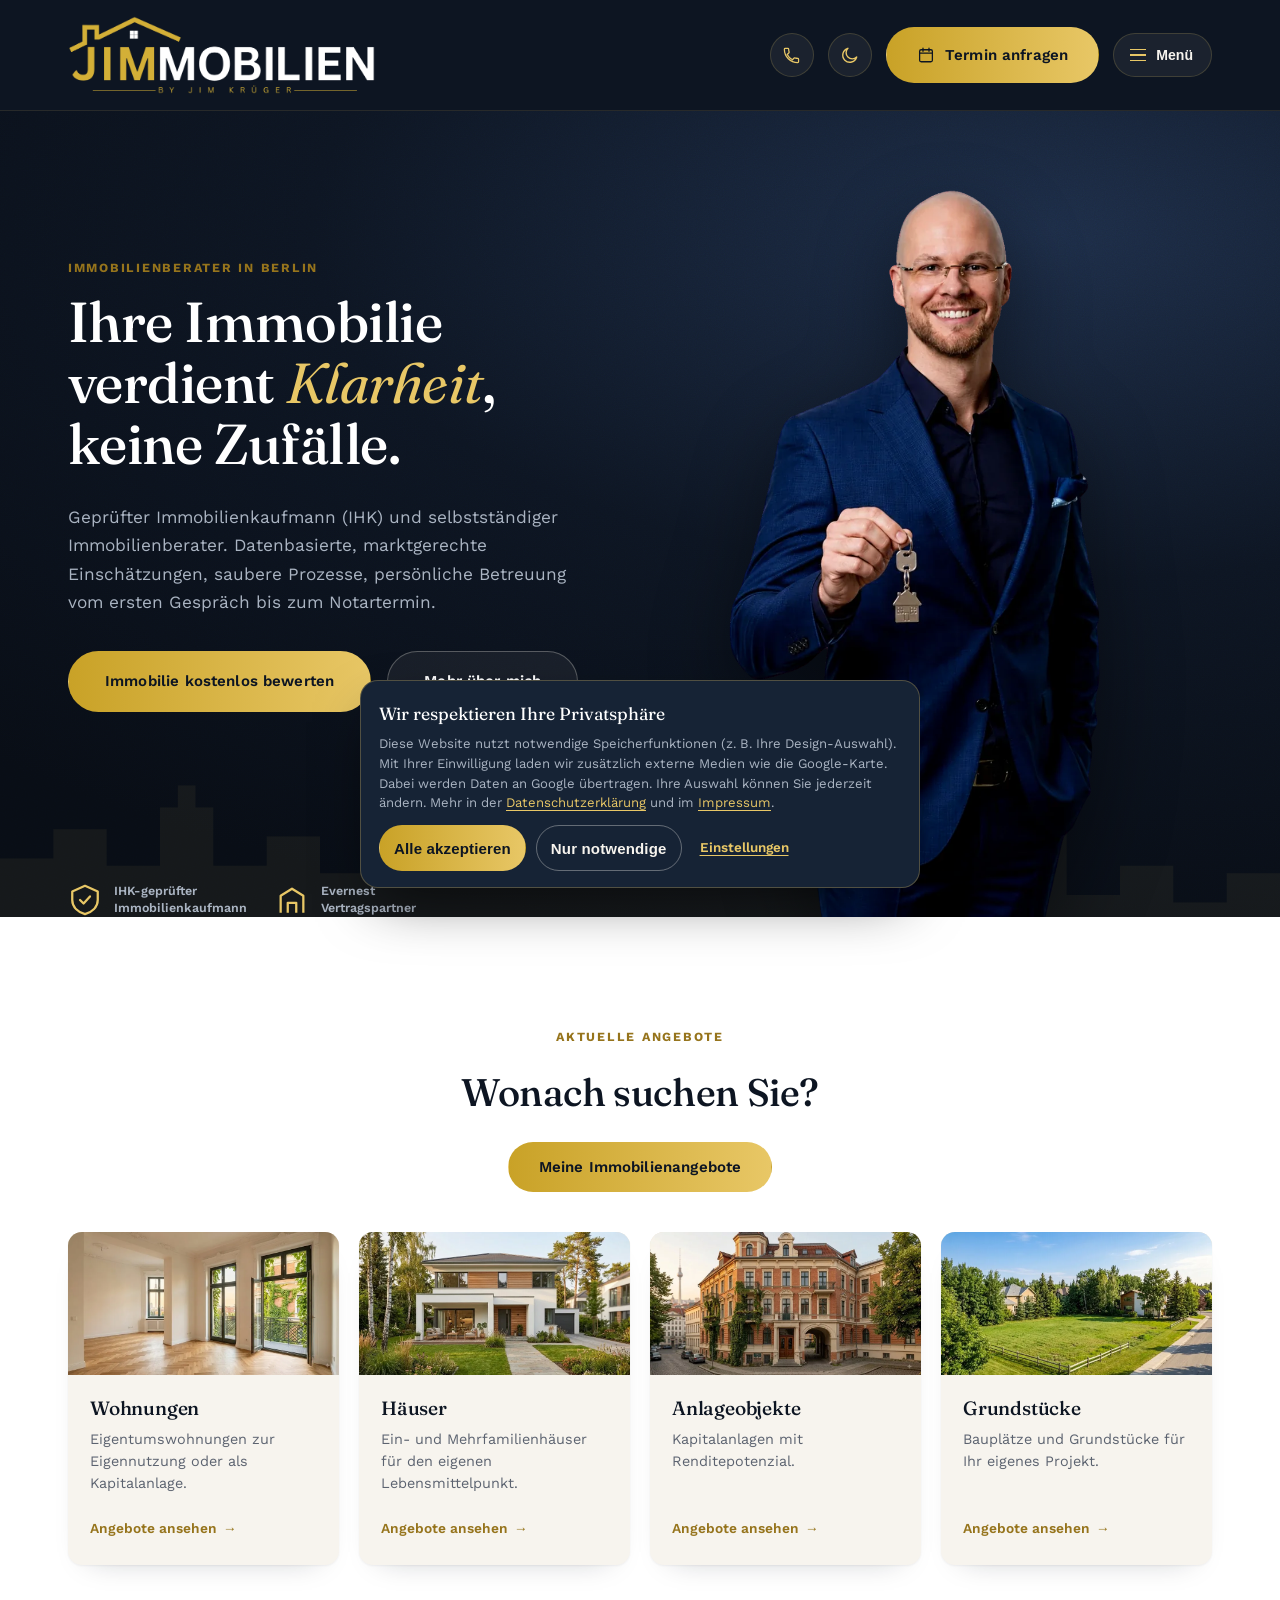
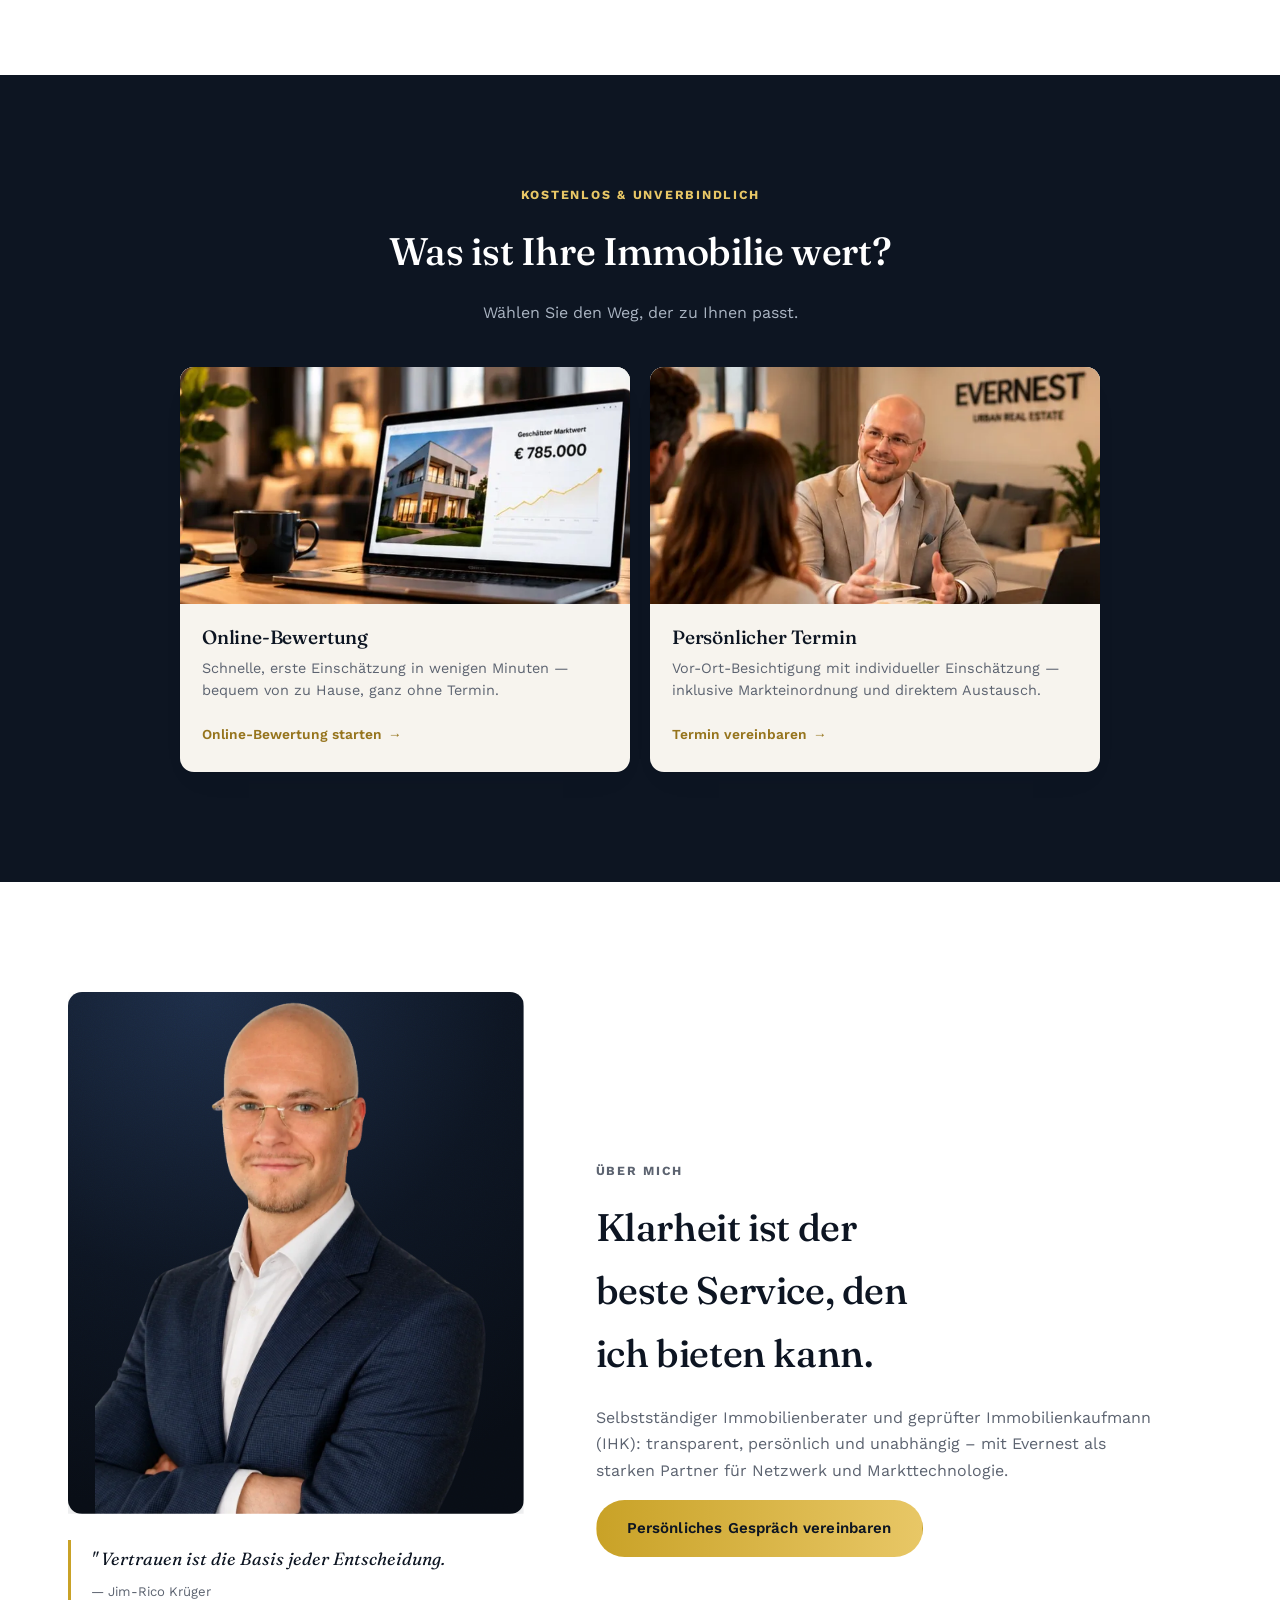
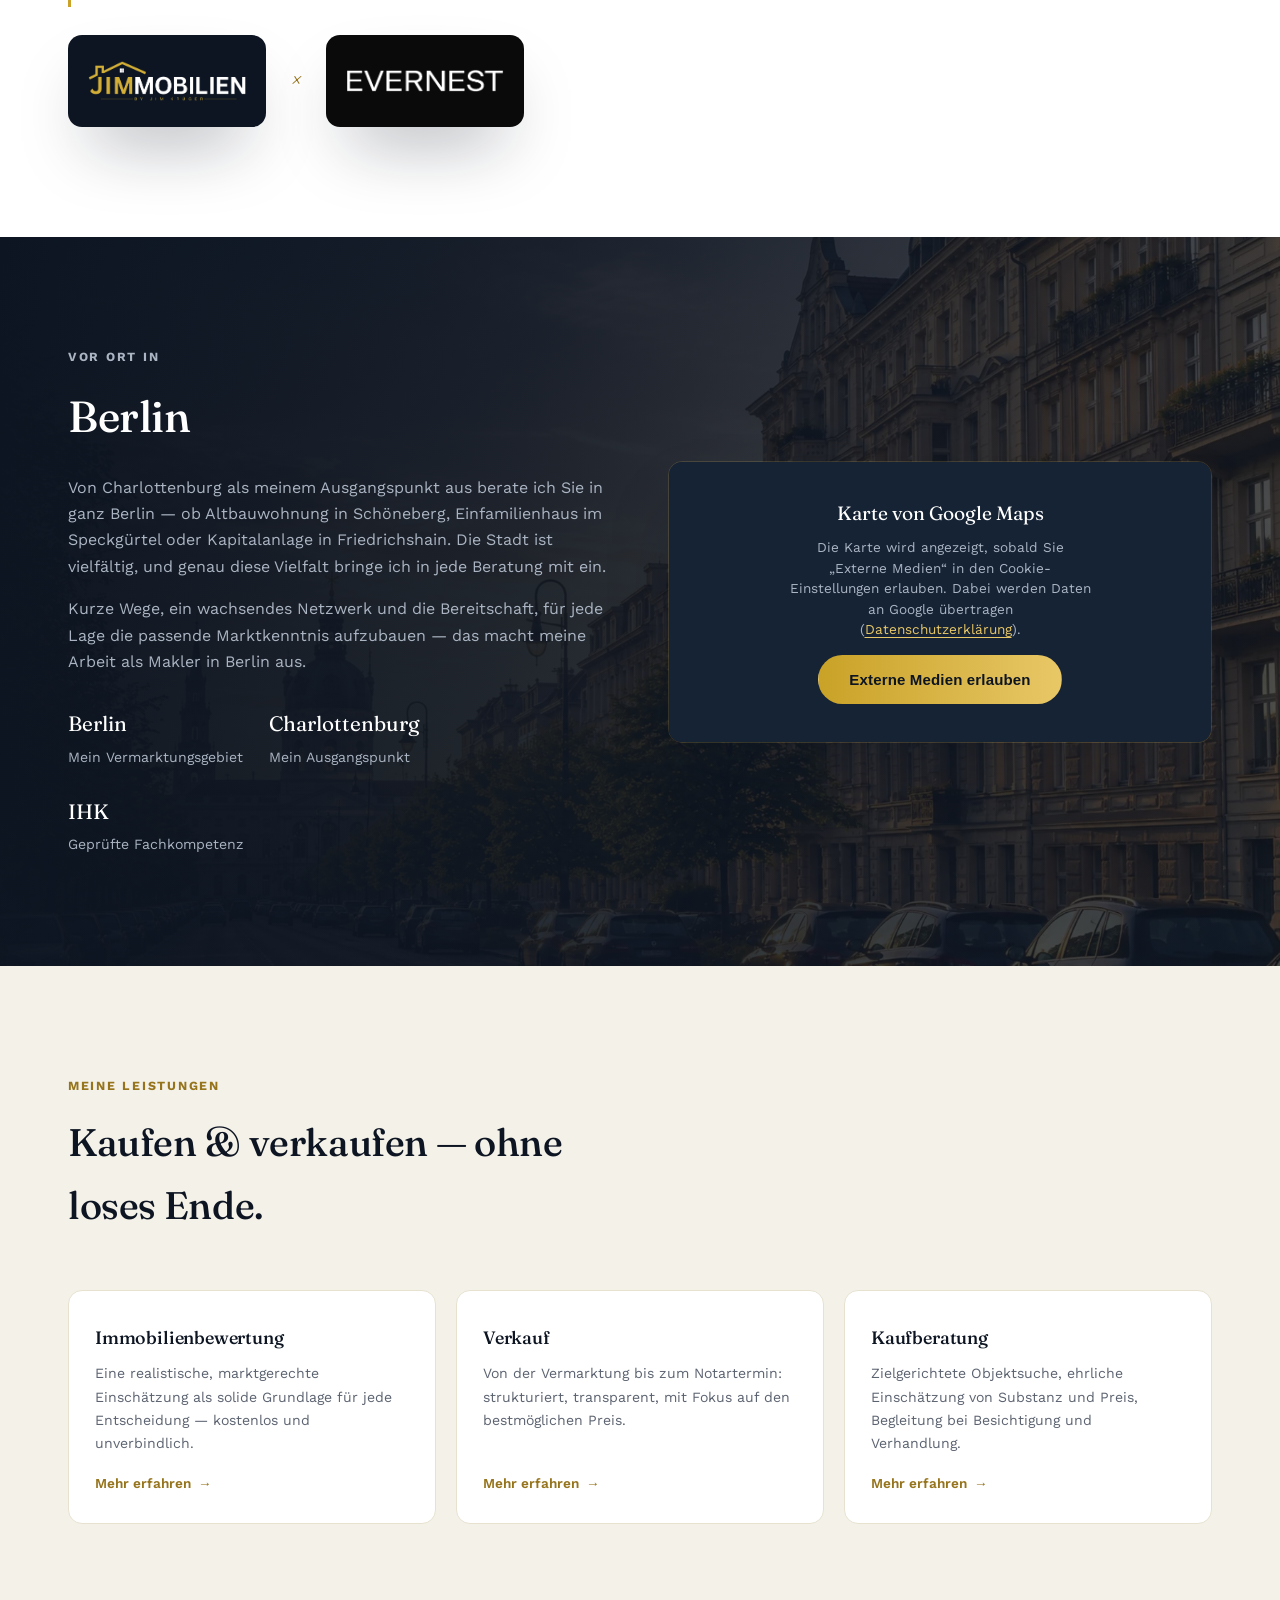
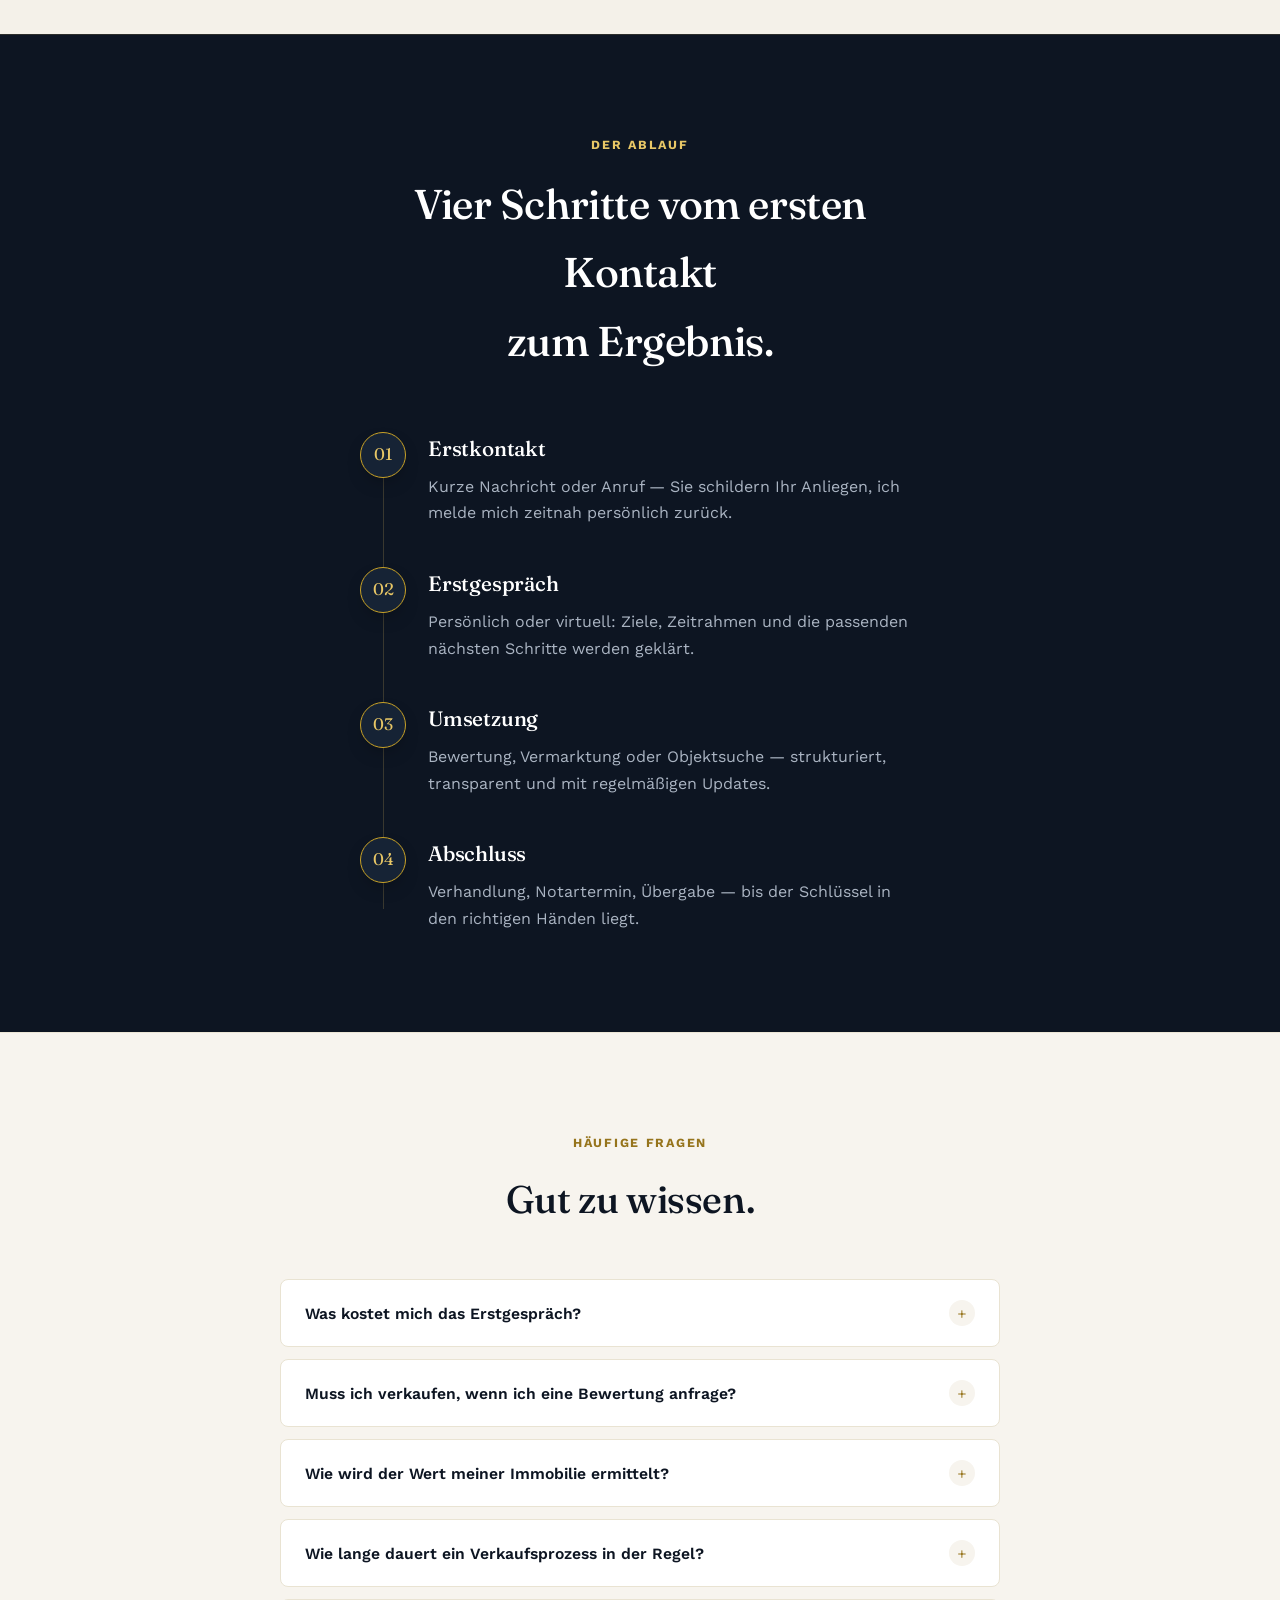
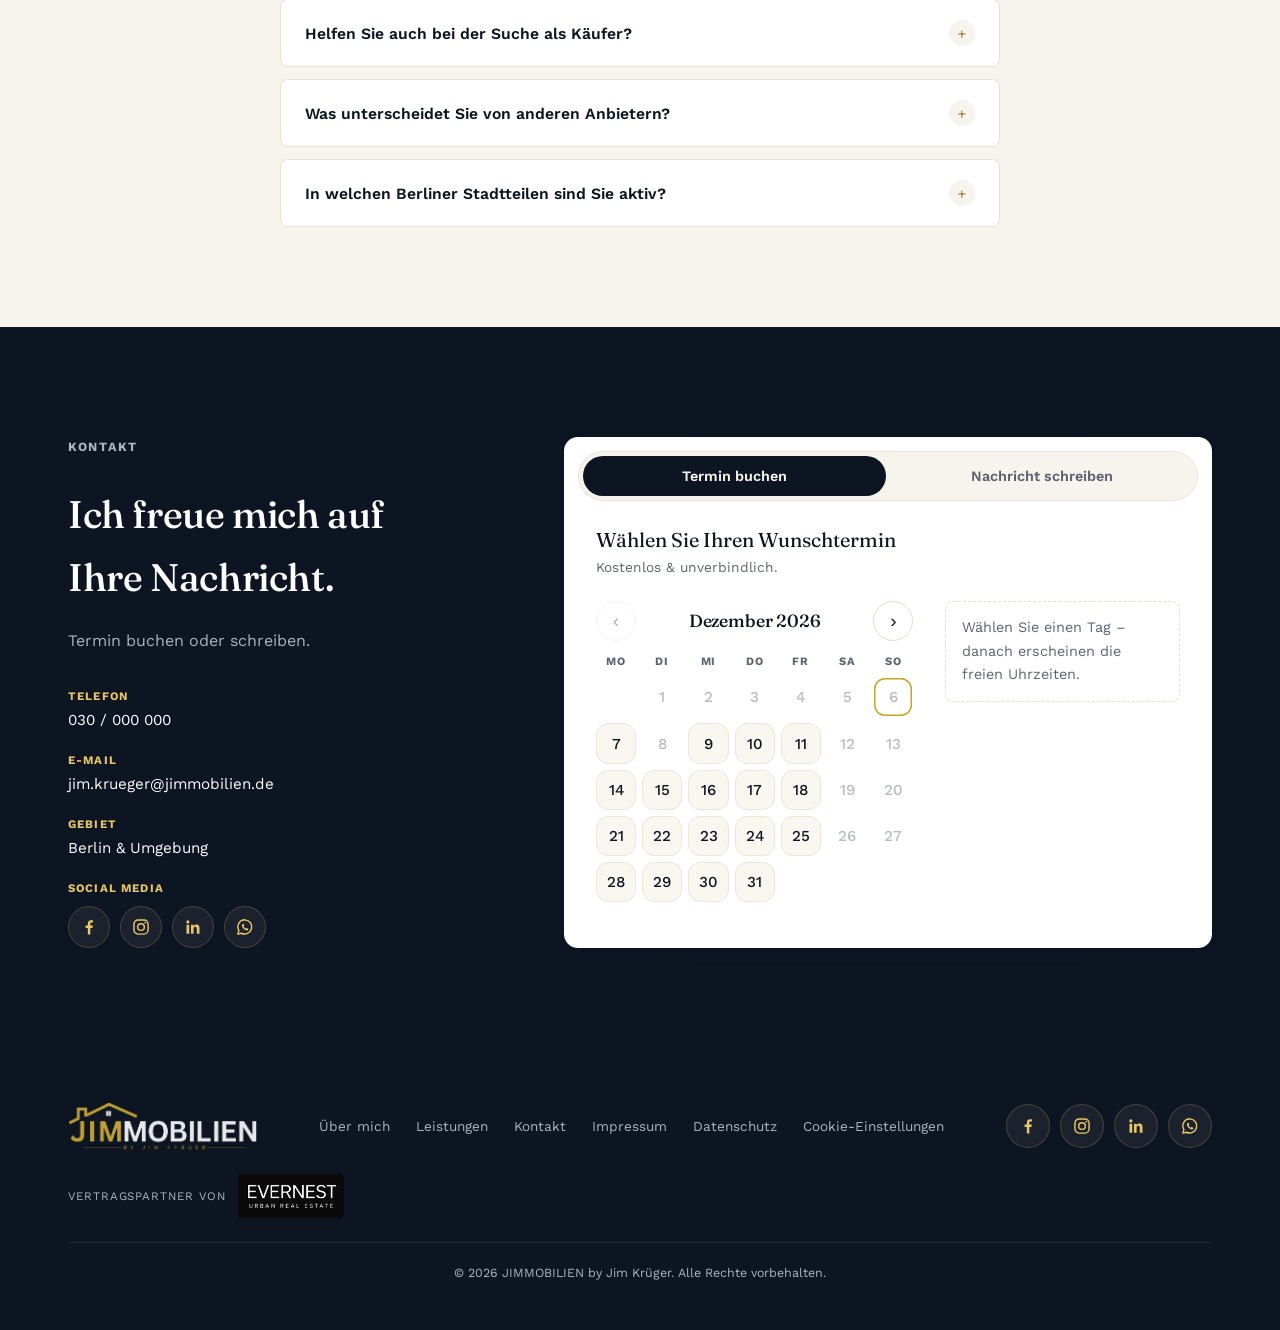
==== commit 498df841: "Standard consent bar (accept all / only necessary / settings); map loads immediately after consent; " ====
--- a/index.html
+++ b/index.html
@@ -12,7 +12,7 @@
 <meta property="og:type" content="website">
 <link rel="preload" href="assets/fonts/work-sans-latin-wght-normal.woff2" as="font" type="font/woff2" crossorigin>
 <link rel="preload" href="assets/fonts/fraunces-latin-opsz-normal.woff2" as="font" type="font/woff2" crossorigin>
-<link rel="stylesheet" href="style.css?v=20261007d">
+<link rel="stylesheet" href="style.css?v=20261007e">
 <script>
   // Apply saved theme before paint to avoid a flash of the wrong theme
   (function(){
@@ -248,8 +248,8 @@
     <div class="location-map-frame">
       <div class="map-consent" id="mapConsent">
         <p class="map-consent-title">Karte von Google Maps</p>
-        <p class="map-consent-text">Beim Laden der Karte werden Daten (u.&nbsp;a. Ihre IP-Adresse) an Google übertragen. Mehr dazu in der <a href="datenschutz.html#maps" target="_blank" rel="noopener">Datenschutzerklärung</a>.</p>
-        <button type="button" class="btn btn-gold" id="mapLoad">Karte laden</button>
+        <p class="map-consent-text">Die Karte wird angezeigt, sobald Sie „Externe Medien“ in den Cookie-Einstellungen erlauben. Dabei werden Daten an Google übertragen (<a href="datenschutz.html#maps" target="_blank" rel="noopener">Datenschutzerklärung</a>).</p>
+        <button type="button" class="btn btn-gold" id="mapLoad">Externe Medien erlauben</button>
       </div>
     </div>
   </div>
@@ -599,7 +599,7 @@
       <a href="#kontakt">Kontakt</a>
       <a href="impressum.html">Impressum</a>
       <a href="datenschutz.html">Datenschutz</a>
-      <button type="button" class="footer-link-btn" id="noticeReopen">Cookie-Hinweis</button>
+      <button type="button" class="footer-link-btn" id="consentReopen">Cookie-Einstellungen</button>
     </nav>
     <!--
       SOCIAL LINKS: die Profil-Adressen bei data-url eintragen (komplette https://-Adresse).
@@ -680,17 +680,23 @@
   </div>
 </div>
 
-<!-- ============ DATENSCHUTZ-/COOKIE-HINWEIS (kein Tracking, keine Cookies – nur Information) ============ -->
-<aside class="privacy-notice" id="privacyNotice" role="region" aria-labelledby="pnTitle" hidden>
-  <p class="pn-title" id="pnTitle">Datenschutz &amp; Cookies</p>
-  <p class="pn-text">Diese Website setzt <strong>keine Cookies</strong> und nutzt keine Tracking- oder Analyse-Tools. Gespeichert wird nur Ihre Design-Auswahl (hell/dunkel). Die Karte lädt erst nach Ihrem Klick.</p>
-  <div class="pn-actions">
-    <button type="button" class="btn btn-gold" id="noticeOk">Verstanden</button>
-    <a href="datenschutz.html" class="pn-link">Datenschutzerklärung</a>
-  </div>
-</aside>
-
-<script src="script.js?v=20261007d"></script>
+<!-- ============ COOKIE-/DATENSCHUTZ-EINSTELLUNGEN (Einwilligungsabfrage) ============ -->
+<div class="cc" id="consent" role="dialog" aria-modal="false" aria-labelledby="ccTitle" hidden>
+  <p class="cc-title" id="ccTitle">Wir respektieren Ihre Privatsphäre</p>
+  <p class="cc-text">Diese Website nutzt notwendige Speicherfunktionen (z.&nbsp;B. Ihre Design-Auswahl). Mit Ihrer Einwilligung laden wir zusätzlich externe Medien wie die Google-Karte. Dabei werden Daten an Google übertragen. Ihre Auswahl können Sie jederzeit ändern. Mehr in der <a href="datenschutz.html">Datenschutzerklärung</a> und im <a href="impressum.html">Impressum</a>.</p>
+  <div class="cc-settings" id="ccSettings" hidden>
+    <label class="cc-row"><span class="cc-row-text"><strong>Notwendig</strong><small>Design-Auswahl, Ihre Einstellungen hier. Immer aktiv.</small></span><span class="cc-switch"><input type="checkbox" checked disabled aria-label="Notwendig (immer aktiv)"><i></i></span></label>
+    <label class="cc-row"><span class="cc-row-text"><strong>Externe Medien</strong><small>Google Maps (Anbieter: Google Ireland Limited, Datenübermittlung in die USA möglich).</small></span><span class="cc-switch"><input type="checkbox" id="ccMedia" aria-label="Externe Medien"><i></i></span></label>
+  </div>
+  <div class="cc-actions">
+    <button type="button" class="btn btn-gold" id="ccAll">Alle akzeptieren</button>
+    <button type="button" class="btn btn-outline cc-reject" id="ccNone">Nur notwendige</button>
+    <button type="button" class="cc-link" id="ccMore" aria-expanded="false" aria-controls="ccSettings">Einstellungen</button>
+    <button type="button" class="btn btn-outline cc-save" id="ccSave" hidden>Auswahl speichern</button>
+  </div>
+</div>
+
+<script src="script.js?v=20261007e"></script>
 <script>
   // Fail-safe: only if script.js did not start (e.g. a script error), reveal everything so
   // content can never stay hidden. When the motion script runs it sets window.__jimMotion.
--- a/style.css
+++ b/style.css
@@ -1372,22 +1372,43 @@
 .footer-link-btn:hover{ color:var(--gold-2); }
 html[data-theme="light"] .footer-link-btn{ color:var(--muted); }
 html[data-theme="light"] .footer-link-btn:hover{ color:var(--gold-ink); }
-.privacy-notice{
-  position:fixed; z-index:180; left:12px; right:12px; bottom:max(12px, env(safe-area-inset-bottom)); max-width:520px; margin:0 auto;
-  background:var(--navy-2); color:var(--cream); border:1px solid rgba(232,199,102,.28); border-radius:16px; padding:16px 18px 14px;
-  box-shadow:0 24px 60px -18px rgba(0,0,0,.6); opacity:0; transform:translateY(16px); transition:opacity .3s var(--ease), transform .35s var(--ease);
-}
-.privacy-notice[hidden]{ display:none; }
-.privacy-notice.is-in{ opacity:1; transform:none; }
-.pn-title{ font-family:'Fraunces', serif; font-size:1.05rem; color:var(--paper); margin:0 0 4px; }
-.pn-text{ font-size:.82rem; line-height:1.5; color:var(--muted-on-navy); margin:0 0 12px; }
-.pn-text strong{ color:var(--cream); }
-.pn-actions{ display:flex; align-items:center; gap:16px; flex-wrap:wrap; }
-.pn-actions .btn{ min-height:42px; padding:0 24px; }
-.pn-link{ font-size:.82rem; color:var(--gold-2); text-decoration:underline; text-underline-offset:3px; }
-html[data-theme="light"] .privacy-notice{ background:#ffffff; color:var(--ink); border-color:#e7e2d0; box-shadow:0 24px 60px -22px rgba(13,21,34,.35); }
-html[data-theme="light"] .pn-title{ color:var(--navy); }
-html[data-theme="light"] .pn-text{ color:var(--muted); }
-html[data-theme="light"] .pn-text strong{ color:var(--navy); }
-html[data-theme="light"] .pn-link{ color:var(--gold-ink); }
-@media (prefers-reduced-motion: reduce){ .privacy-notice{ transition:opacity .2s; transform:none; } }
+.cc{
+  position:fixed; z-index:180; left:12px; right:12px; bottom:max(12px, env(safe-area-inset-bottom)); max-width:560px; margin:0 auto;
+  background:var(--navy-2); color:var(--cream); border:1px solid rgba(232,199,102,.28); border-radius:18px; padding:18px 18px 16px;
+  box-shadow:0 24px 60px -18px rgba(0,0,0,.65); opacity:0; transform:translateY(16px); transition:opacity .3s var(--ease), transform .35s var(--ease);
+  max-height:calc(100svh - 24px); overflow-y:auto;
+}
+.cc[hidden]{ display:none; }
+.cc.is-in{ opacity:1; transform:none; }
+.cc-title{ font-family:'Fraunces', serif; font-size:1.1rem; color:var(--paper); margin:0 0 6px; }
+.cc-text{ font-size:.82rem; line-height:1.5; color:var(--muted-on-navy); margin:0 0 12px; }
+.cc-text a{ color:var(--gold-2); text-decoration:underline; text-underline-offset:3px; }
+.cc-settings{ margin:0 0 14px; border-top:1px solid rgba(232,199,102,.18); }
+.cc-row{ display:flex; align-items:center; justify-content:space-between; gap:14px; padding:12px 0; border-bottom:1px solid rgba(232,199,102,.18); cursor:pointer; }
+.cc-row-text strong{ display:block; font-size:.9rem; color:var(--paper); }
+.cc-row-text small{ display:block; font-size:.76rem; line-height:1.4; color:var(--muted-on-navy); margin-top:2px; }
+.cc-switch{ position:relative; flex-shrink:0; width:46px; height:26px; }
+.cc-switch input{ position:absolute; inset:0; width:100%; height:100%; margin:0; opacity:0; cursor:pointer; z-index:1; }
+.cc-switch i{ position:absolute; inset:0; border-radius:100px; background:rgba(247,244,238,.18); transition:background .2s var(--ease); }
+.cc-switch i::after{ content:''; position:absolute; top:3px; left:3px; width:20px; height:20px; border-radius:100%; background:#fff; transition:transform .2s var(--ease); }
+.cc-switch input:checked + i{ background:var(--gold-1); }
+.cc-switch input:checked + i::after{ transform:translateX(20px); }
+.cc-switch input:disabled{ cursor:default; } .cc-switch input:disabled + i{ opacity:.55; }
+.cc-switch input:focus-visible + i{ outline:2px solid var(--gold-2); outline-offset:2px; }
+.cc-actions{ display:grid; grid-template-columns:1fr 1fr; gap:10px; align-items:center; }
+.cc-actions .btn{ min-height:46px; padding:0 14px; width:100%; }
+.cc-reject{ color:var(--cream); border-color:rgba(247,244,238,.35); }
+.cc-reject:hover{ background:rgba(247,244,238,.1); color:var(--cream); }
+.cc-link{ grid-column:1 / -1; background:none; border:0; cursor:pointer; font:inherit; font-size:.84rem; font-weight:600; color:var(--gold-2); text-decoration:underline; text-underline-offset:3px; padding:6px 0 0; }
+.cc-save{ grid-column:1 / -1; color:var(--cream); border-color:rgba(232,199,102,.5); }
+.cc-save[hidden]{ display:none; }
+html[data-theme="light"] .cc{ background:#ffffff; color:var(--ink); border-color:#e7e2d0; box-shadow:0 24px 60px -22px rgba(13,21,34,.35); }
+html[data-theme="light"] .cc-title, html[data-theme="light"] .cc-row-text strong{ color:var(--navy); }
+html[data-theme="light"] .cc-text, html[data-theme="light"] .cc-row-text small{ color:var(--muted); }
+html[data-theme="light"] .cc-text a, html[data-theme="light"] .cc-link{ color:var(--gold-ink); }
+html[data-theme="light"] .cc-settings, html[data-theme="light"] .cc-row{ border-color:#ece6d6; }
+html[data-theme="light"] .cc-switch i{ background:#d9d4c6; }
+html[data-theme="light"] .cc-reject, html[data-theme="light"] .cc-save{ color:var(--navy); border-color:var(--navy); }
+html[data-theme="light"] .cc-reject:hover{ background:rgba(13,21,34,.06); color:var(--navy); }
+@media (min-width:640px){ .cc-actions{ grid-template-columns:auto auto auto; justify-content:start; } .cc-link{ grid-column:auto; padding:0 8px; } .cc-save{ grid-column:auto; } }
+@media (prefers-reduced-motion: reduce){ .cc{ transition:opacity .2s; transform:none; } }
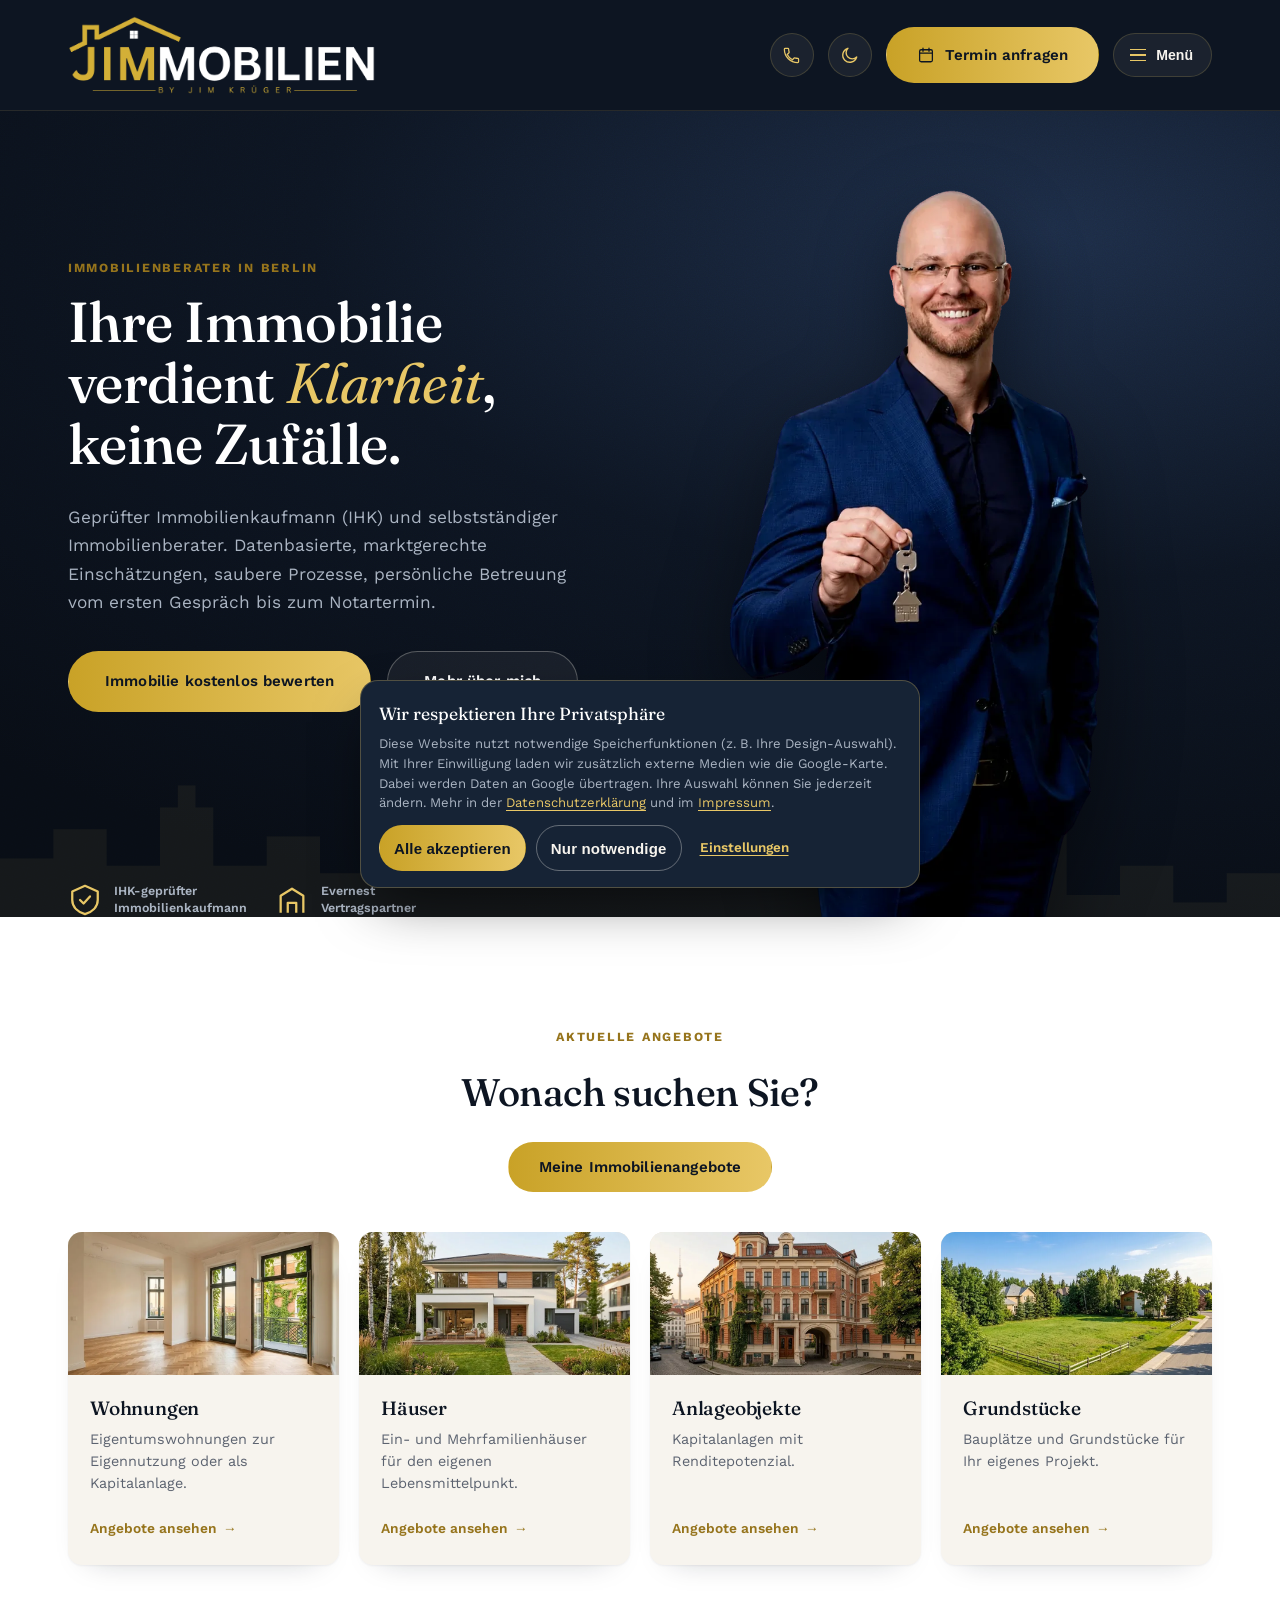
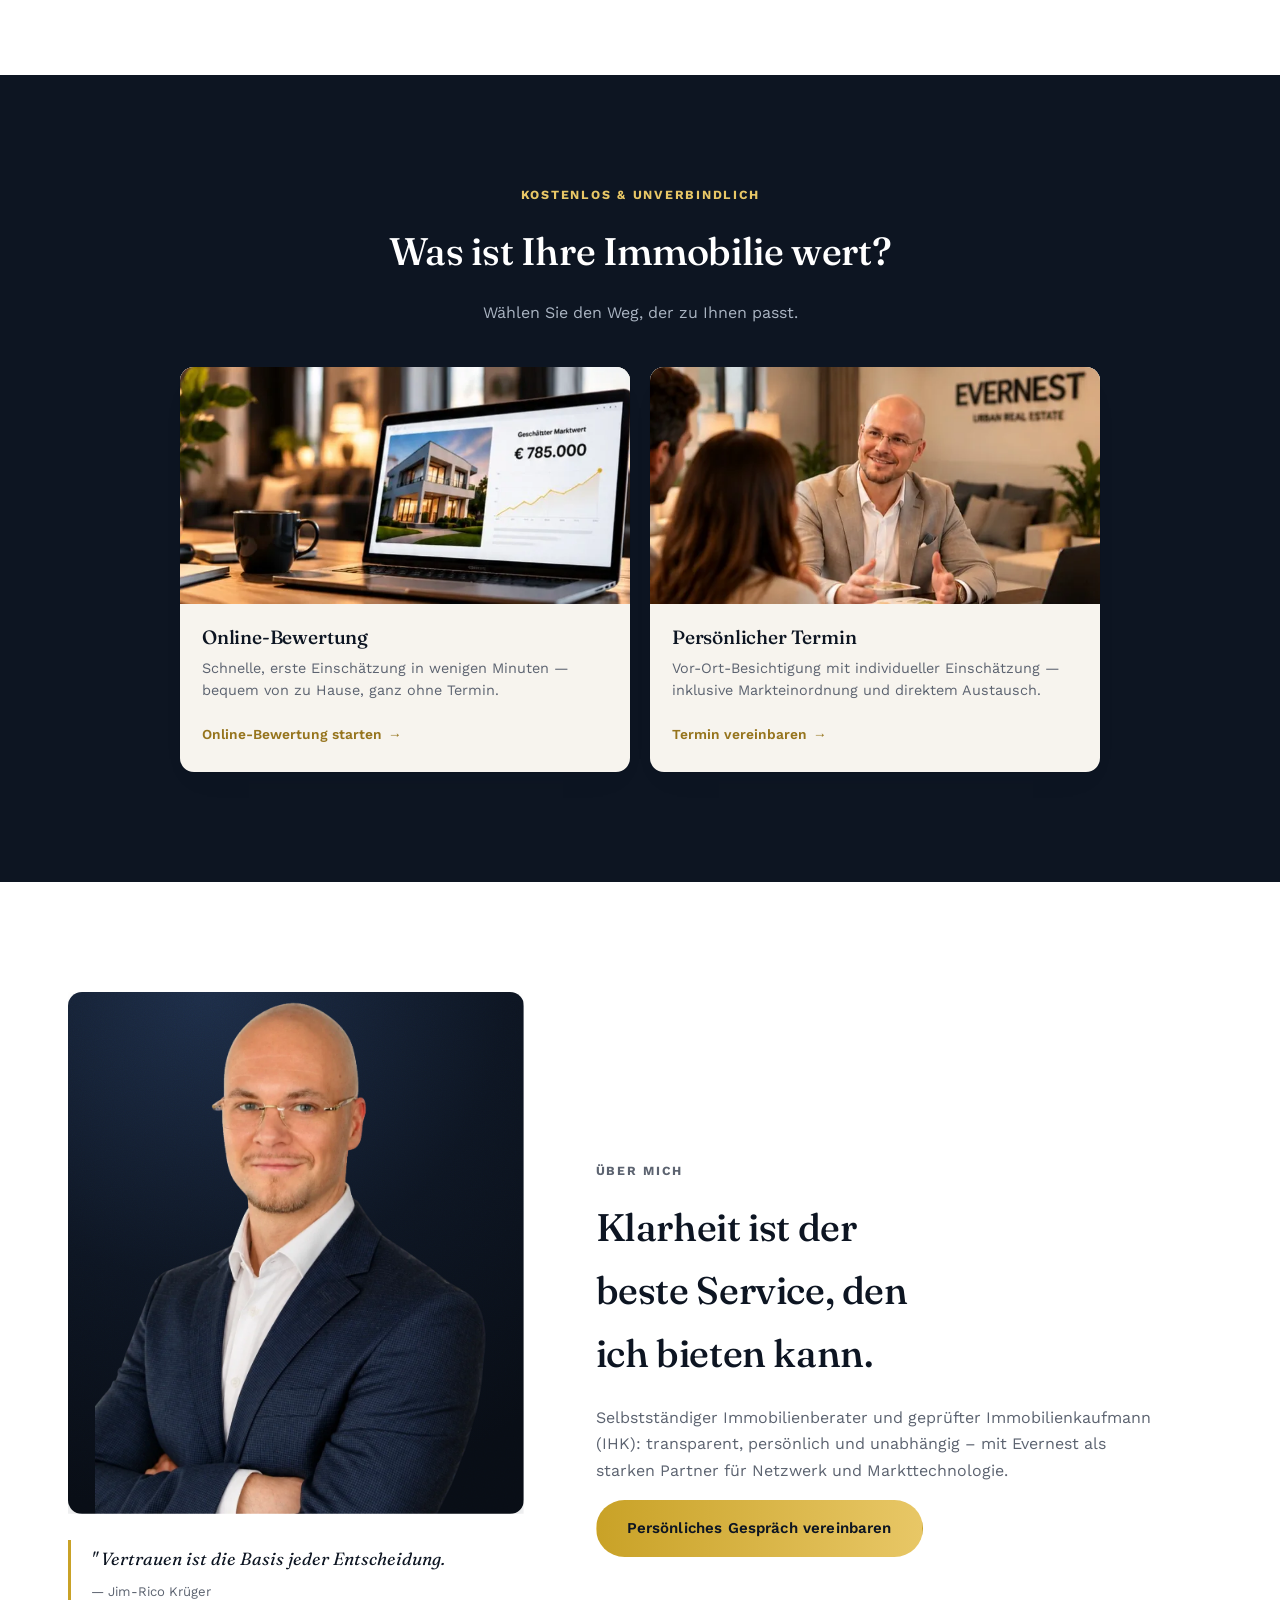
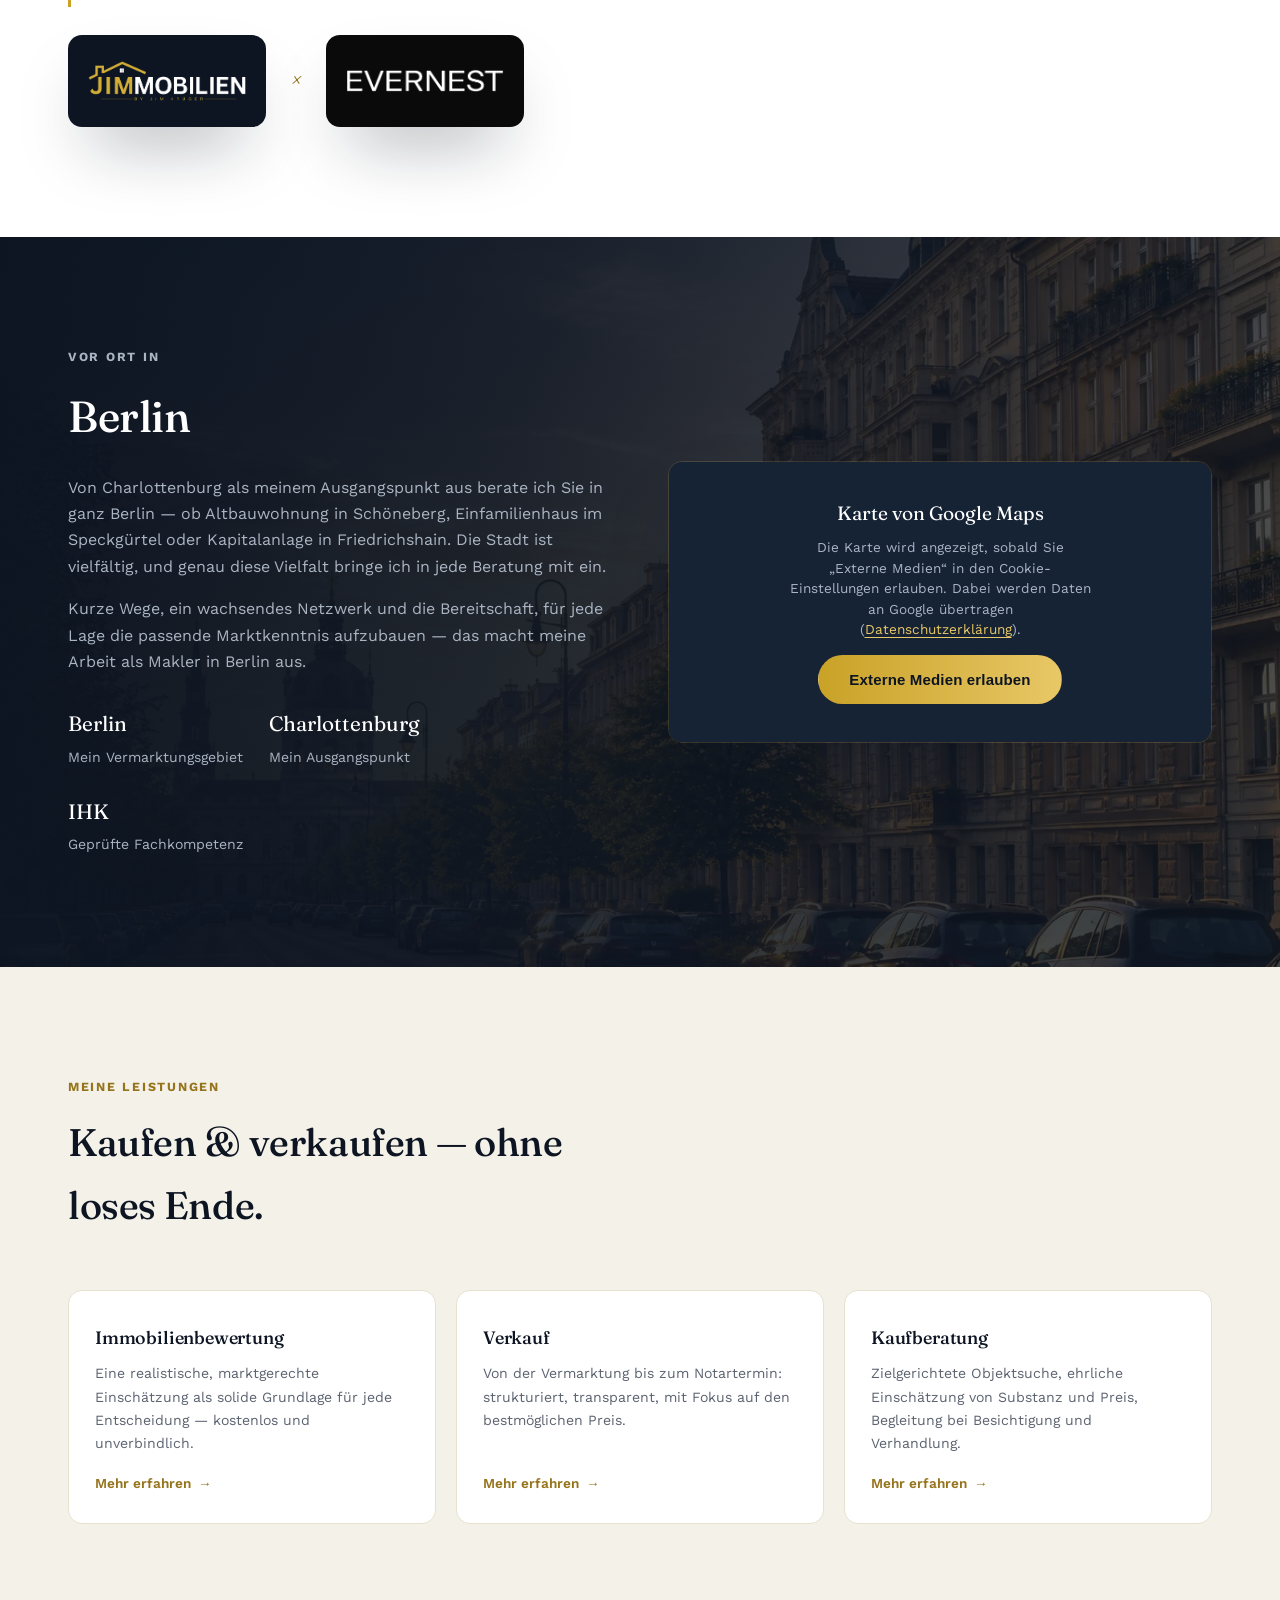
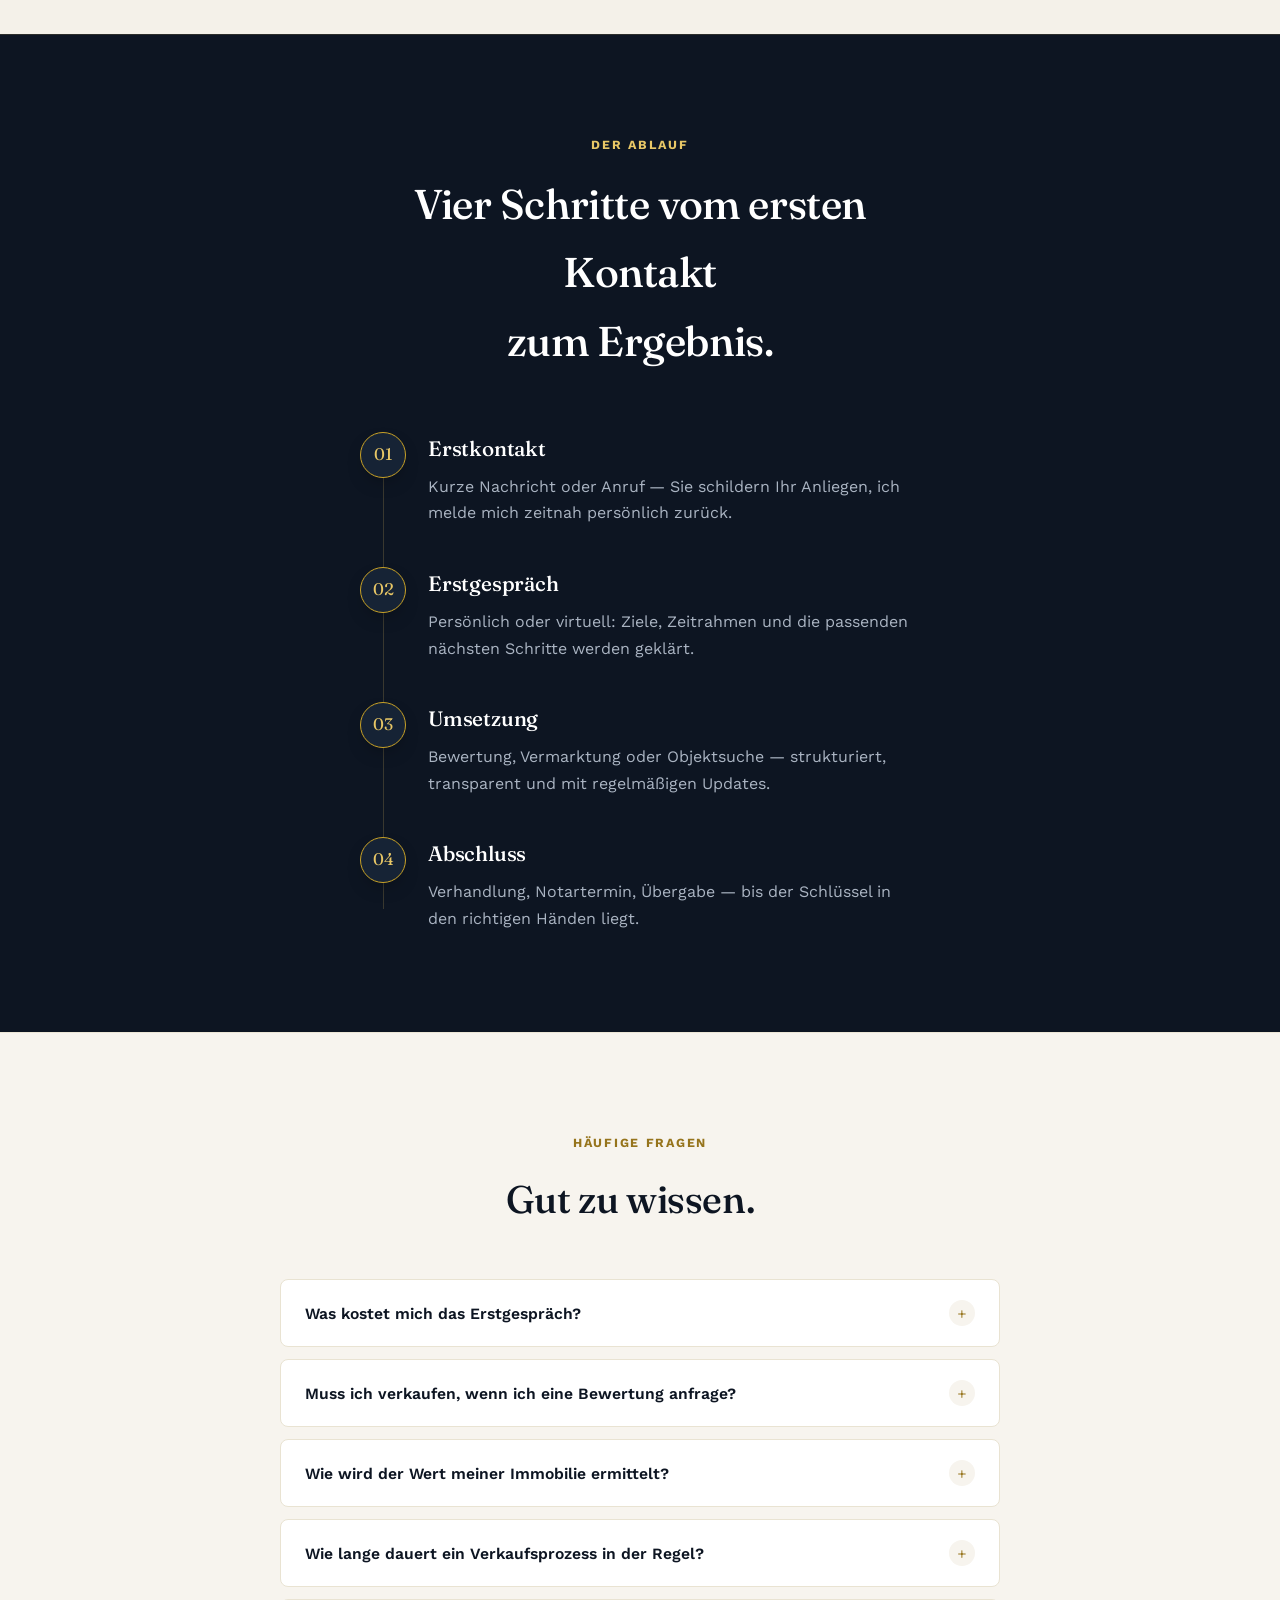
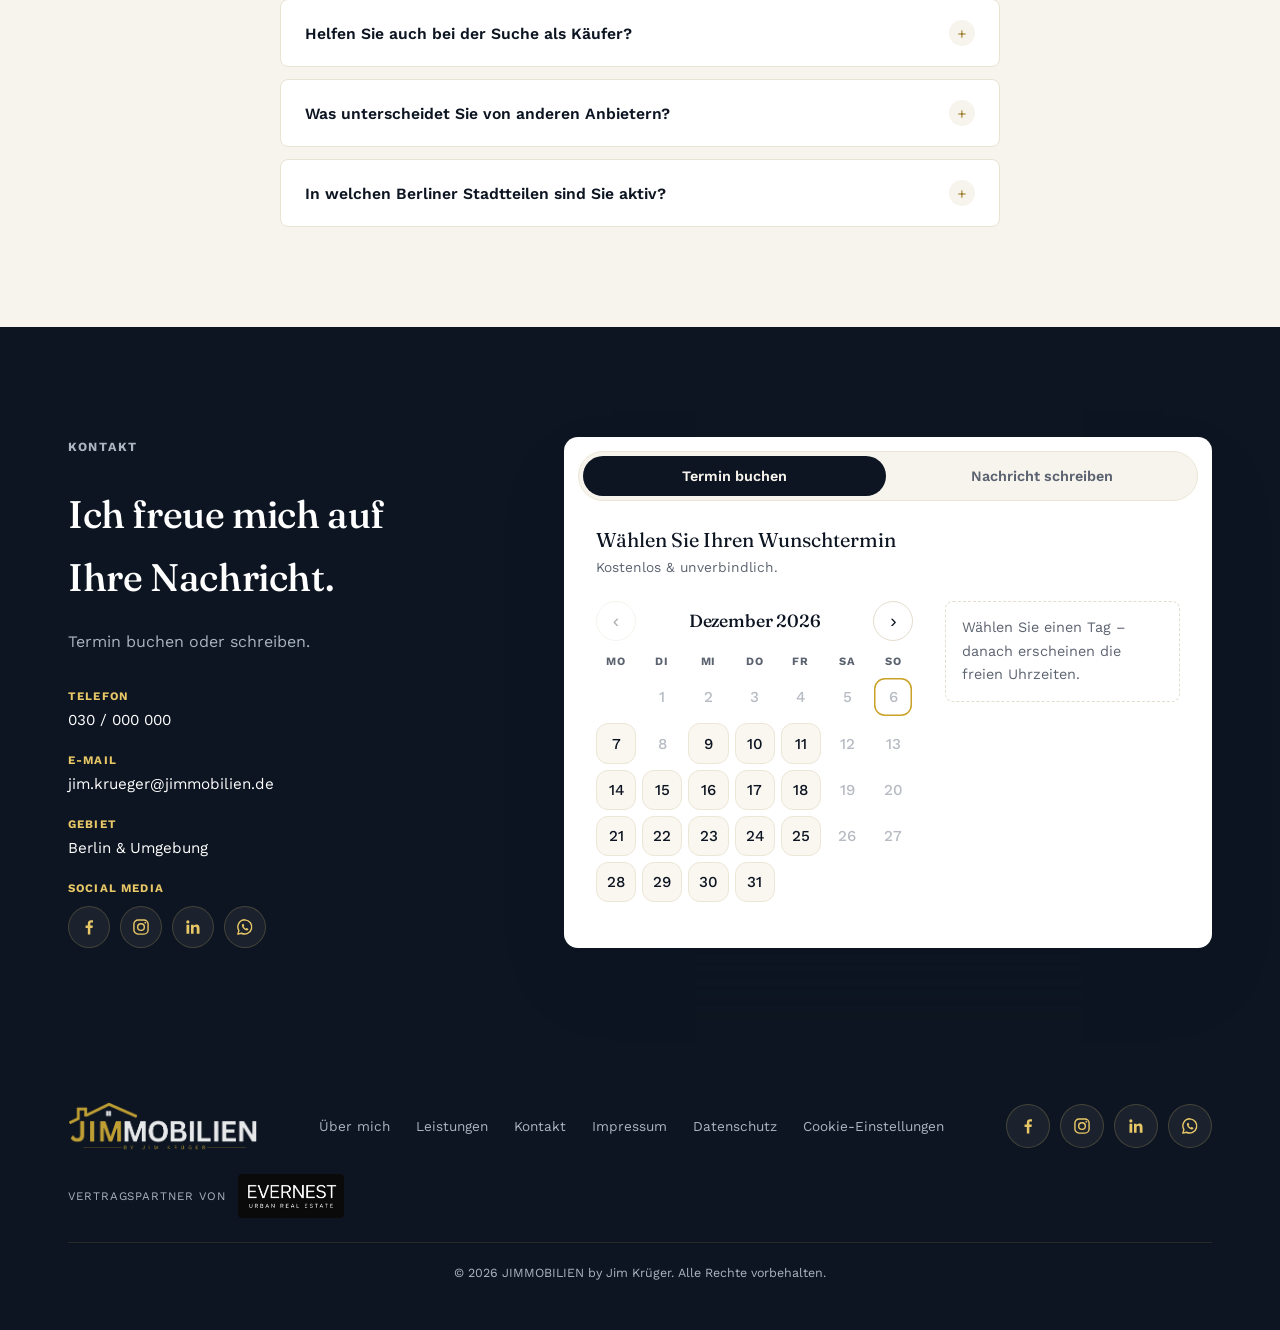
==== commit 76bcbc8c: "Hero portraits: extend trousers downward and fade out smoothly (phone); desktop layout unchanged Co-" ====
--- a/index.html
+++ b/index.html
@@ -88,8 +88,8 @@
       </div>
     </div>
     <div class="hero-photo">
-      <img src="assets/hero-blauer-modus-blauer-anzug.webp" alt="Jim-Rico Krüger, Immobilienberater in Berlin" width="995" height="1296" class="logo-light">
-      <img src="assets/hero-heller-modus-schwarzer-anzug.webp" alt="Jim-Rico Krüger, Immobilienberater in Berlin" width="995" height="1296" class="logo-dark">
+      <img src="assets/hero-blauer-modus-blauer-anzug.webp?v=3" alt="Jim-Rico Krüger, Immobilienberater in Berlin" width="995" height="1400" class="logo-light">
+      <img src="assets/hero-heller-modus-schwarzer-anzug.webp?v=3" alt="Jim-Rico Krüger, Immobilienberater in Berlin" width="995" height="1400" class="logo-dark">
     </div>
     <div class="trust-badges" data-hero-in>
       <div class="badge">
@@ -202,7 +202,7 @@
   <div class="wrap about-grid">
     <div class="about-photo-col">
       <figure class="about-photo about-photo-backdrop reveal-wipe" data-parallax>
-        <img src="assets/jim-about-transparent.webp" alt="Jim-Rico Krüger, geprüfter Immobilienkaufmann IHK" width="995" height="1296" decoding="async">
+        <img src="assets/jim-about-transparent.webp" alt="Jim-Rico Krüger, geprüfter Immobilienkaufmann IHK" width="995" height="1400" decoding="async">
       </figure>
       <blockquote class="about-quote">
         <span class="quote-mark" aria-hidden="true">"</span>
--- a/style.css
+++ b/style.css
@@ -229,10 +229,13 @@
   .hero-photo img{
     position:absolute; bottom:0; width:auto; max-width:none;
     height:var(--ph);
-    right:calc(55.6vw - var(--ph) * 0.65);
+    right:calc(55.6vw - var(--ph) * 0.6014);
     filter:drop-shadow(0 14px 24px rgba(0,0,0,.4));
-  }
-  .hero-photo img.logo-dark{ right:calc(55.6vw - var(--ph) * 0.65 - var(--ph) * 0.02); }   /* black-suit photo is cropped slightly differently */
+    /* the cut-out was extended downwards (trousers) and fades out smoothly: no hard edge next to the button */
+    -webkit-mask-image:linear-gradient(to bottom, #000 86%, rgba(0,0,0,.55) 94%, transparent 99.5%);
+            mask-image:linear-gradient(to bottom, #000 86%, rgba(0,0,0,.55) 94%, transparent 99.5%);
+  }
+  .hero-photo img.logo-dark{ right:calc(55.6vw - var(--ph) * 0.5914); }   /* black-suit photo is cropped slightly differently */
 
   .trust-badges{
     grid-column:1 / -1; grid-row:5; position:relative; z-index:2;
@@ -1412,3 +1415,6 @@
 html[data-theme="light"] .cc-reject:hover{ background:rgba(13,21,34,.06); color:var(--navy); }
 @media (min-width:640px){ .cc-actions{ grid-template-columns:auto auto auto; justify-content:start; } .cc-link{ grid-column:auto; padding:0 8px; } .cc-save{ grid-column:auto; } }
 @media (prefers-reduced-motion: reduce){ .cc{ transition:opacity .2s; transform:none; } }
+
+/* Desktop: the extra 'leg' pixels of the portraits hang below the hero and are clipped — layout unchanged */
+@media (min-width:981px){ .hero-photo img{ margin-bottom:-10.45%; } }
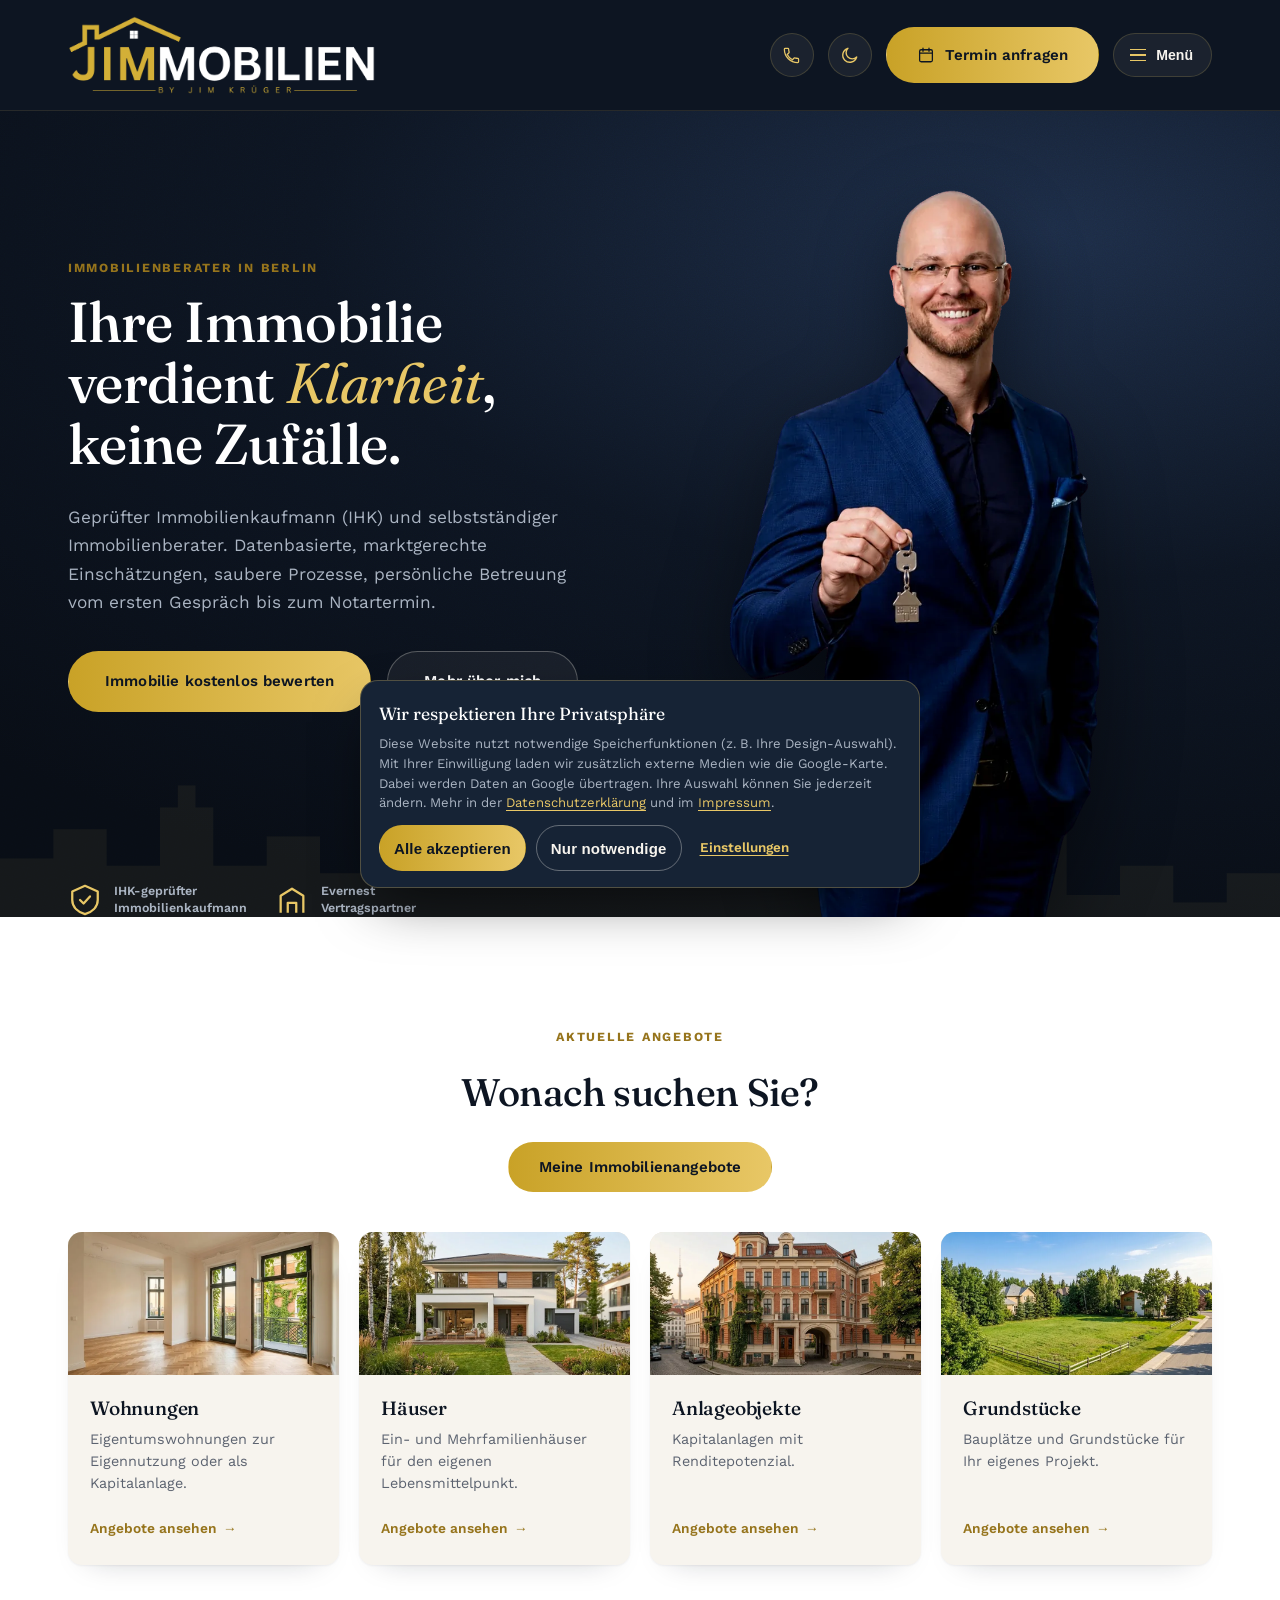
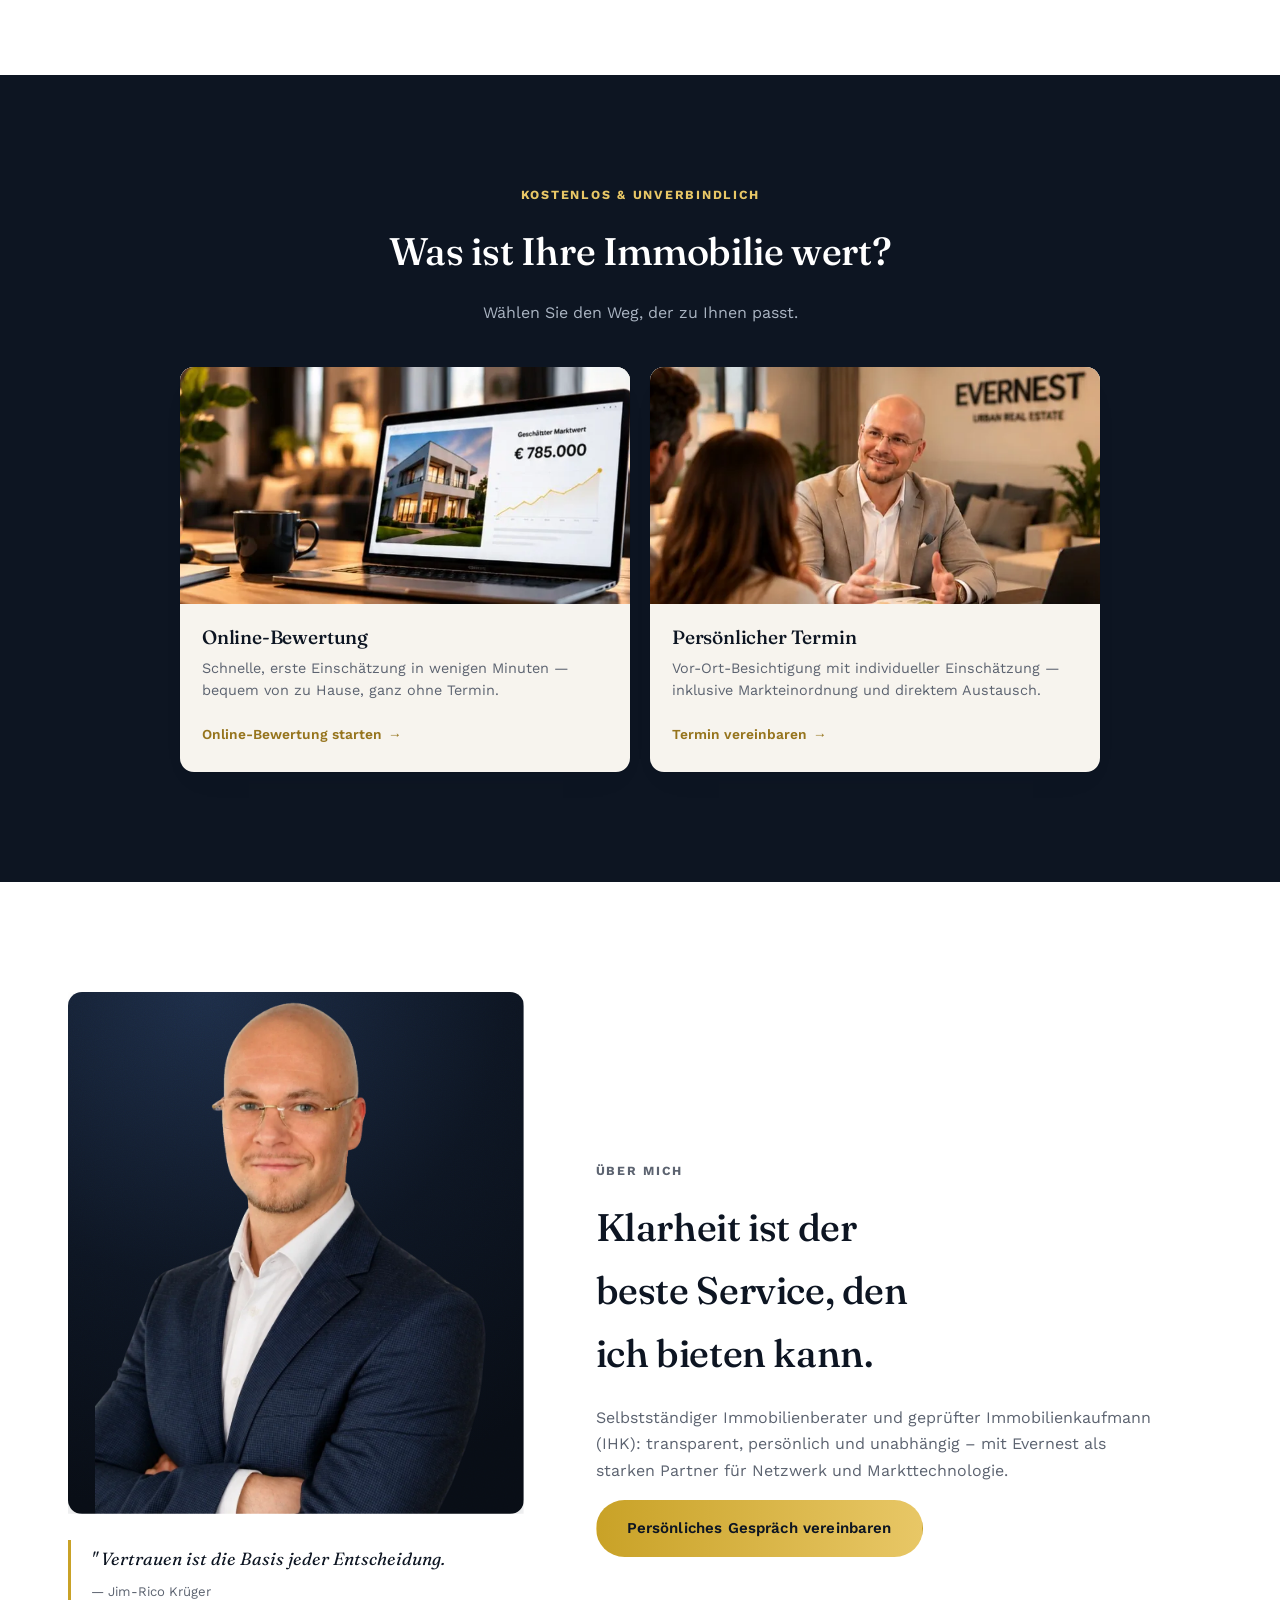
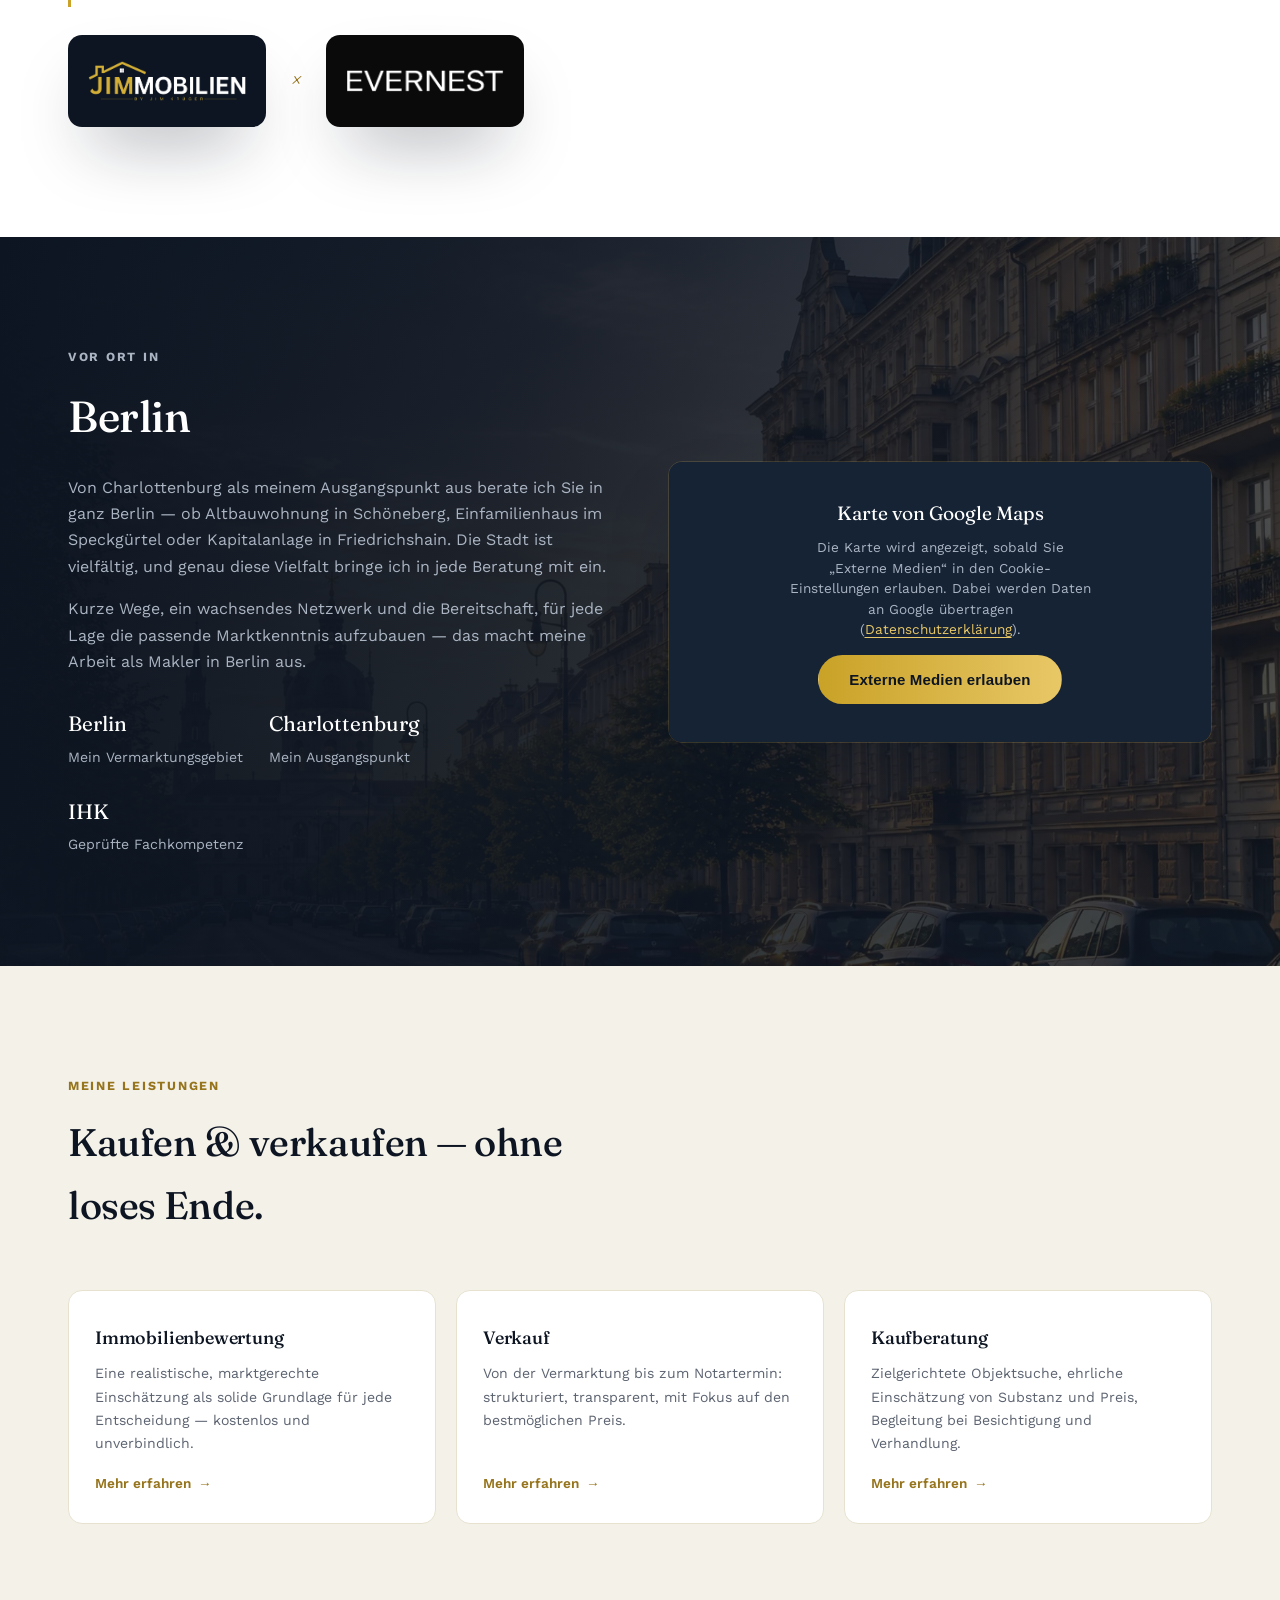
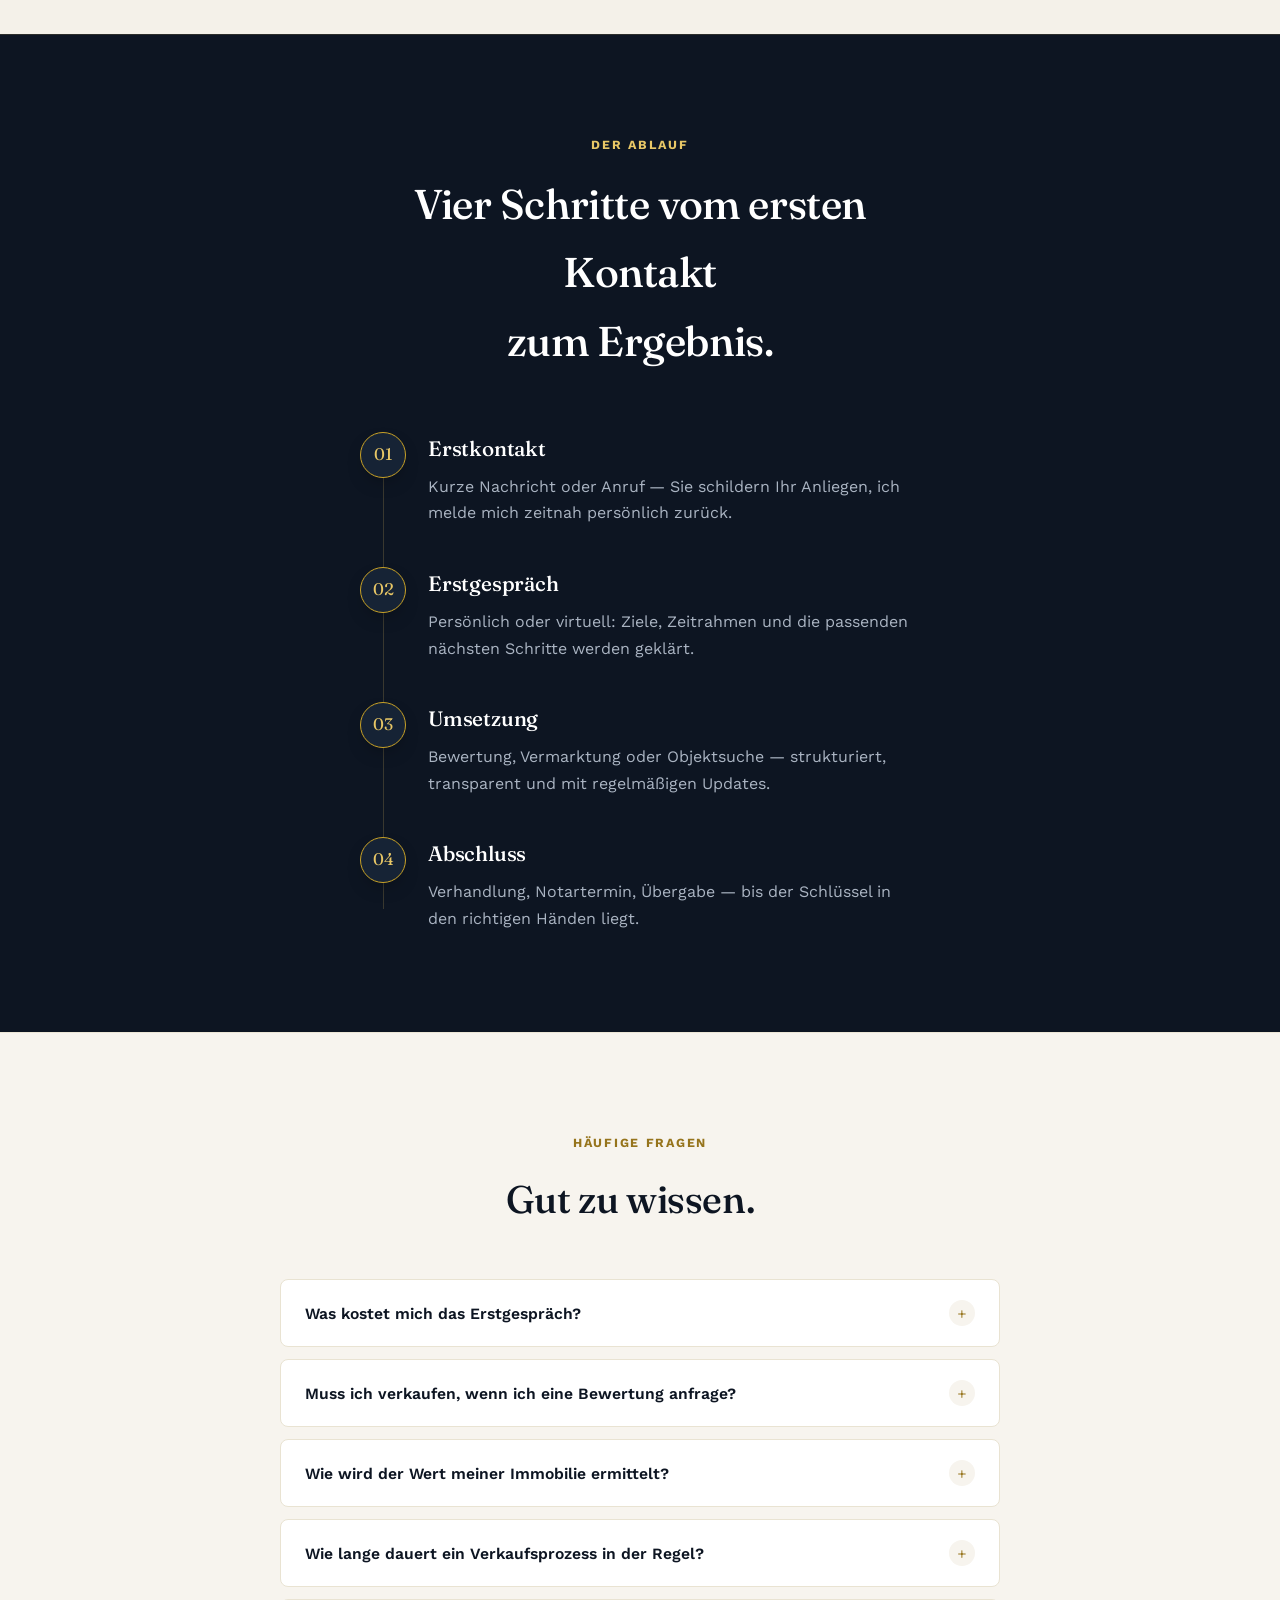
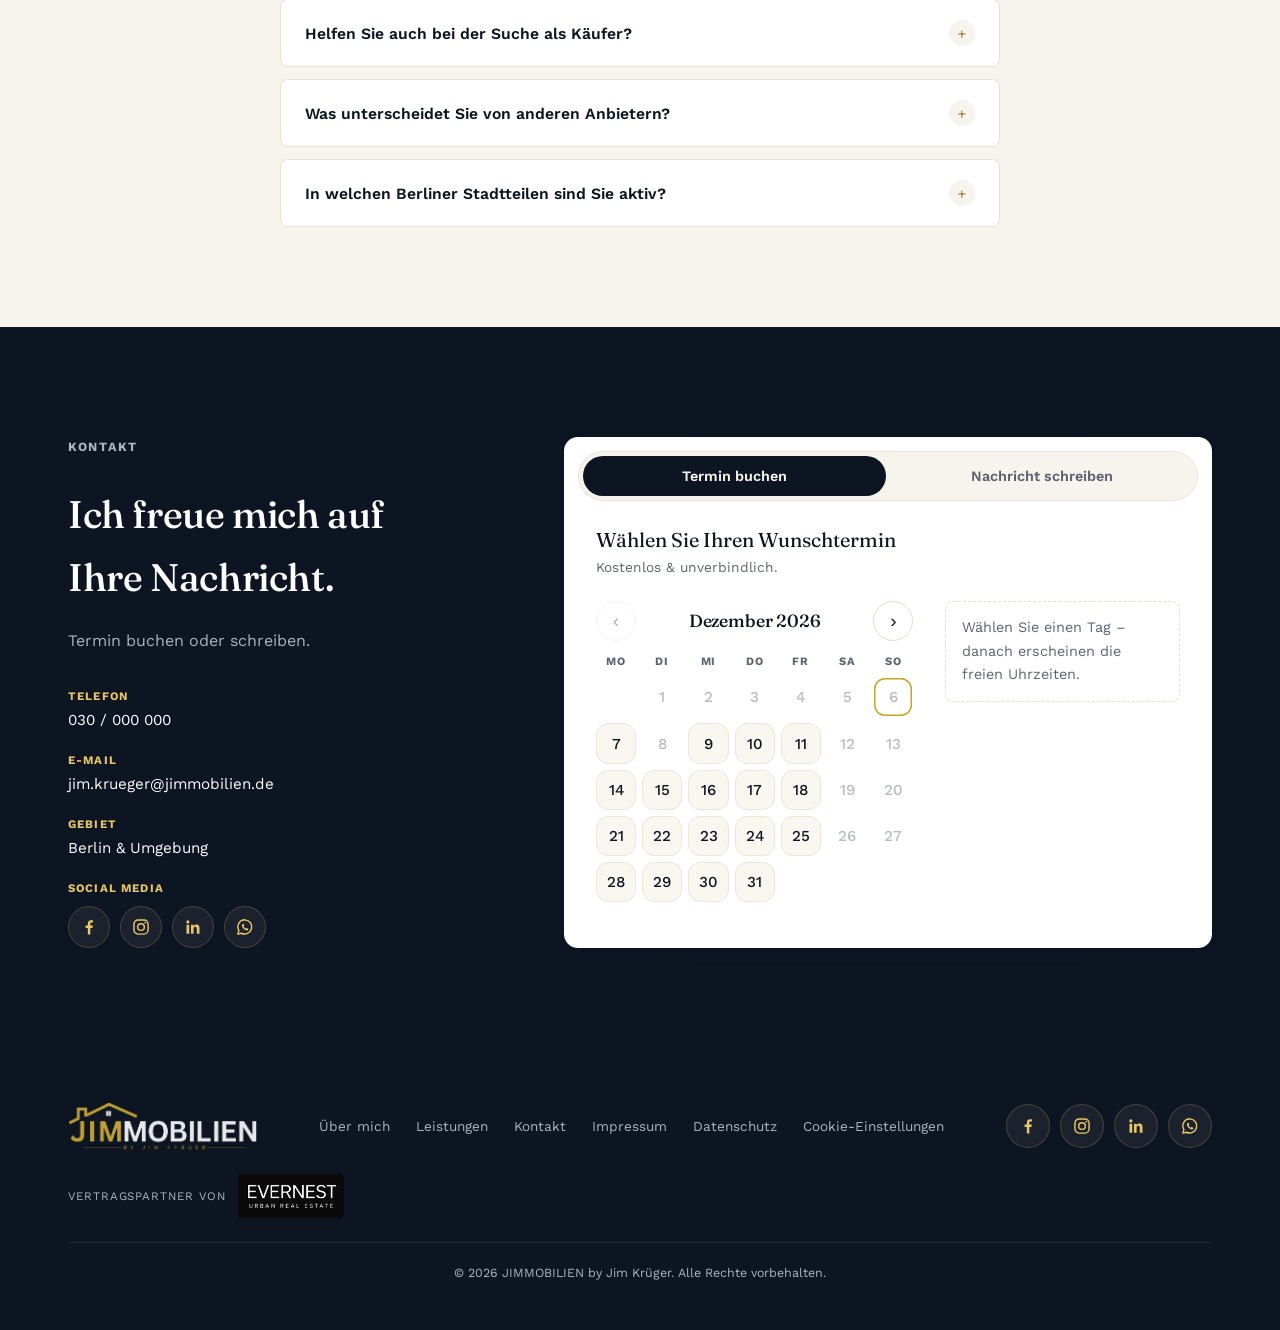
==== commit 41edda24: "Revert "Hero portraits: extend trousers downward and fade out smoothly" Co-Authored-By: Claude Sonne" ====
--- a/index.html
+++ b/index.html
@@ -88,8 +88,8 @@
       </div>
     </div>
     <div class="hero-photo">
-      <img src="assets/hero-blauer-modus-blauer-anzug.webp?v=3" alt="Jim-Rico Krüger, Immobilienberater in Berlin" width="995" height="1400" class="logo-light">
-      <img src="assets/hero-heller-modus-schwarzer-anzug.webp?v=3" alt="Jim-Rico Krüger, Immobilienberater in Berlin" width="995" height="1400" class="logo-dark">
+      <img src="assets/hero-blauer-modus-blauer-anzug.webp" alt="Jim-Rico Krüger, Immobilienberater in Berlin" width="995" height="1296" class="logo-light">
+      <img src="assets/hero-heller-modus-schwarzer-anzug.webp" alt="Jim-Rico Krüger, Immobilienberater in Berlin" width="995" height="1296" class="logo-dark">
     </div>
     <div class="trust-badges" data-hero-in>
       <div class="badge">
@@ -202,7 +202,7 @@
   <div class="wrap about-grid">
     <div class="about-photo-col">
       <figure class="about-photo about-photo-backdrop reveal-wipe" data-parallax>
-        <img src="assets/jim-about-transparent.webp" alt="Jim-Rico Krüger, geprüfter Immobilienkaufmann IHK" width="995" height="1400" decoding="async">
+        <img src="assets/jim-about-transparent.webp" alt="Jim-Rico Krüger, geprüfter Immobilienkaufmann IHK" width="995" height="1296" decoding="async">
       </figure>
       <blockquote class="about-quote">
         <span class="quote-mark" aria-hidden="true">"</span>
--- a/style.css
+++ b/style.css
@@ -229,13 +229,13 @@
   .hero-photo img{
     position:absolute; bottom:0; width:auto; max-width:none;
     height:var(--ph);
-    right:calc(55.6vw - var(--ph) * 0.6014);
+    right:calc(55.6vw - var(--ph) * 0.65);
     filter:drop-shadow(0 14px 24px rgba(0,0,0,.4));
-    /* the cut-out was extended downwards (trousers) and fades out smoothly: no hard edge next to the button */
-    -webkit-mask-image:linear-gradient(to bottom, #000 86%, rgba(0,0,0,.55) 94%, transparent 99.5%);
-            mask-image:linear-gradient(to bottom, #000 86%, rgba(0,0,0,.55) 94%, transparent 99.5%);
-  }
-  .hero-photo img.logo-dark{ right:calc(55.6vw - var(--ph) * 0.5914); }   /* black-suit photo is cropped slightly differently */
+    /* the photo ends at the thighs: let it fade out softly instead of showing a hard cut next to the button */
+    -webkit-mask-image:linear-gradient(to bottom, #000 calc(100% - 46px), transparent calc(100% - 6px));
+            mask-image:linear-gradient(to bottom, #000 calc(100% - 46px), transparent calc(100% - 6px));
+  }
+  .hero-photo img.logo-dark{ right:calc(55.6vw - var(--ph) * 0.65 + var(--ph) * 0.01); }   /* black-suit photo is cropped slightly differently */
 
   .trust-badges{
     grid-column:1 / -1; grid-row:5; position:relative; z-index:2;
@@ -1415,6 +1415,3 @@
 html[data-theme="light"] .cc-reject:hover{ background:rgba(13,21,34,.06); color:var(--navy); }
 @media (min-width:640px){ .cc-actions{ grid-template-columns:auto auto auto; justify-content:start; } .cc-link{ grid-column:auto; padding:0 8px; } .cc-save{ grid-column:auto; } }
 @media (prefers-reduced-motion: reduce){ .cc{ transition:opacity .2s; transform:none; } }
-
-/* Desktop: the extra 'leg' pixels of the portraits hang below the hero and are clipped — layout unchanged */
-@media (min-width:981px){ .hero-photo img{ margin-bottom:-10.45%; } }
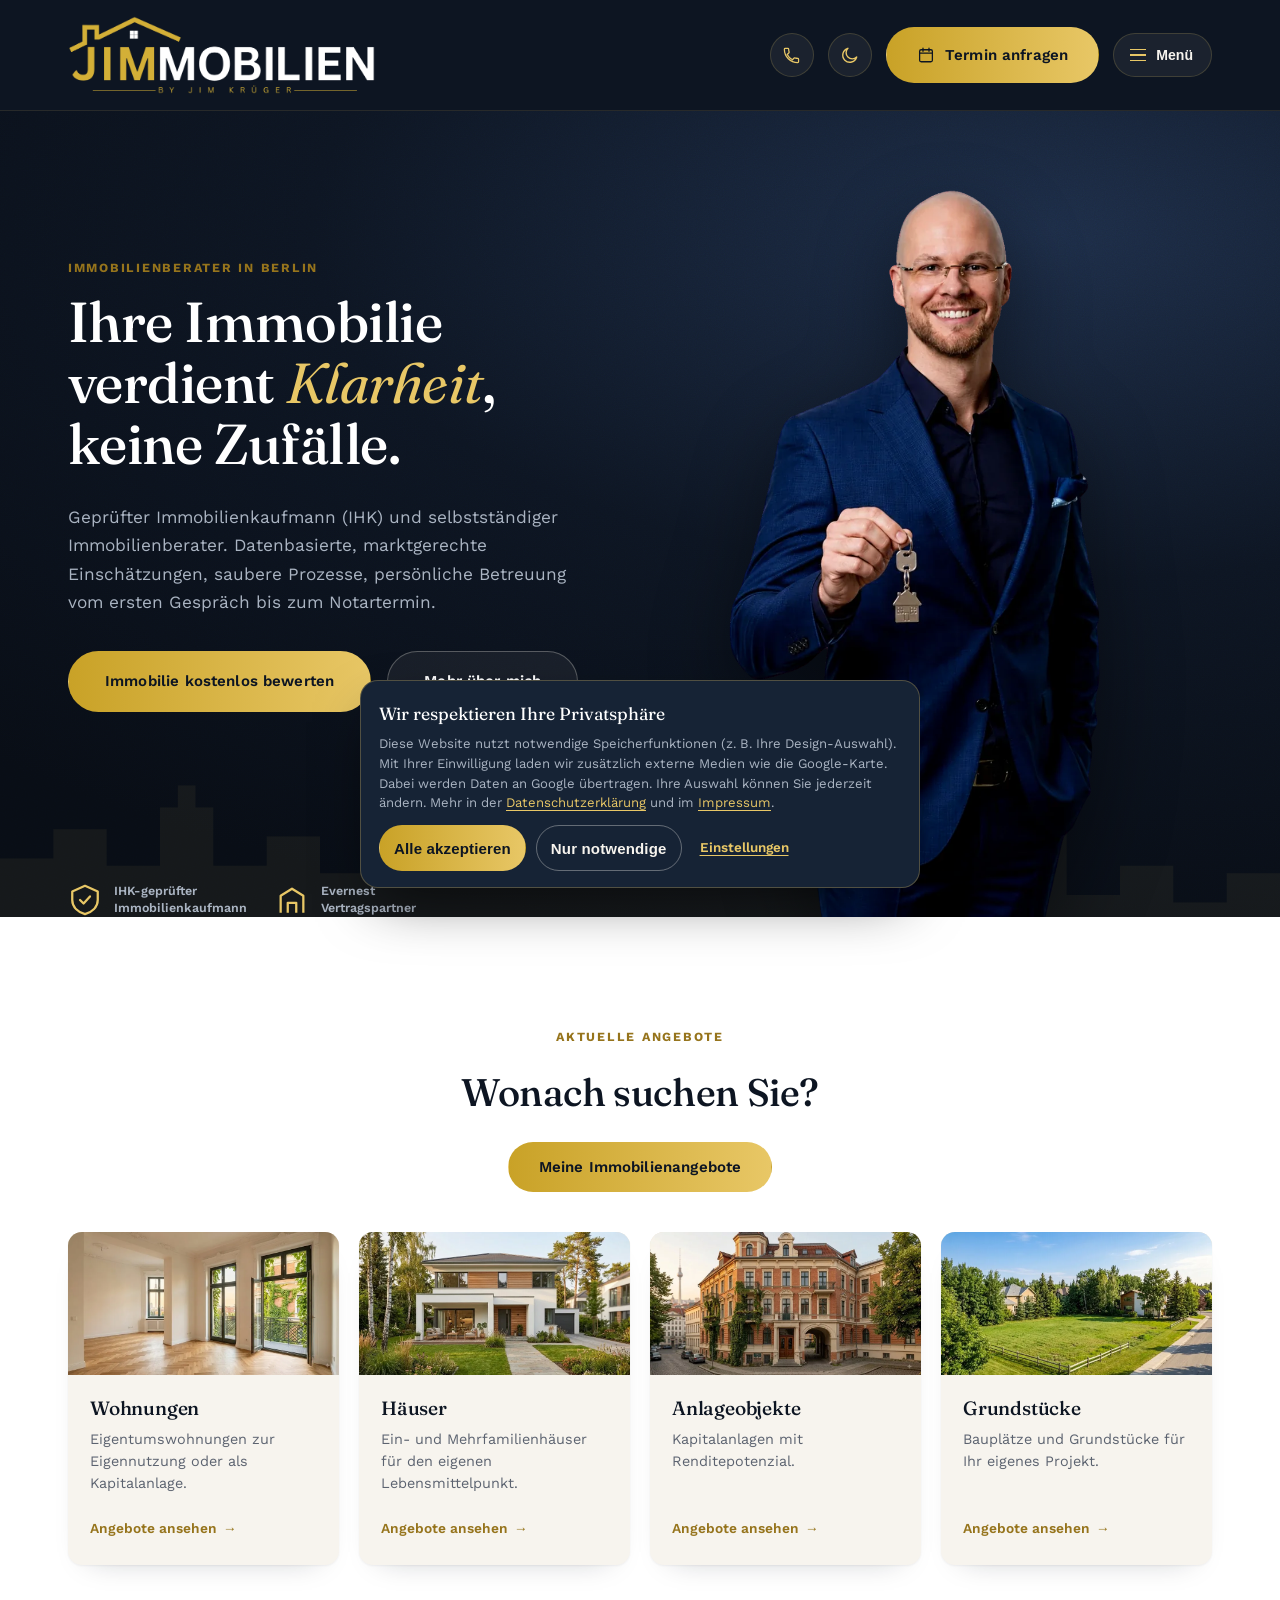
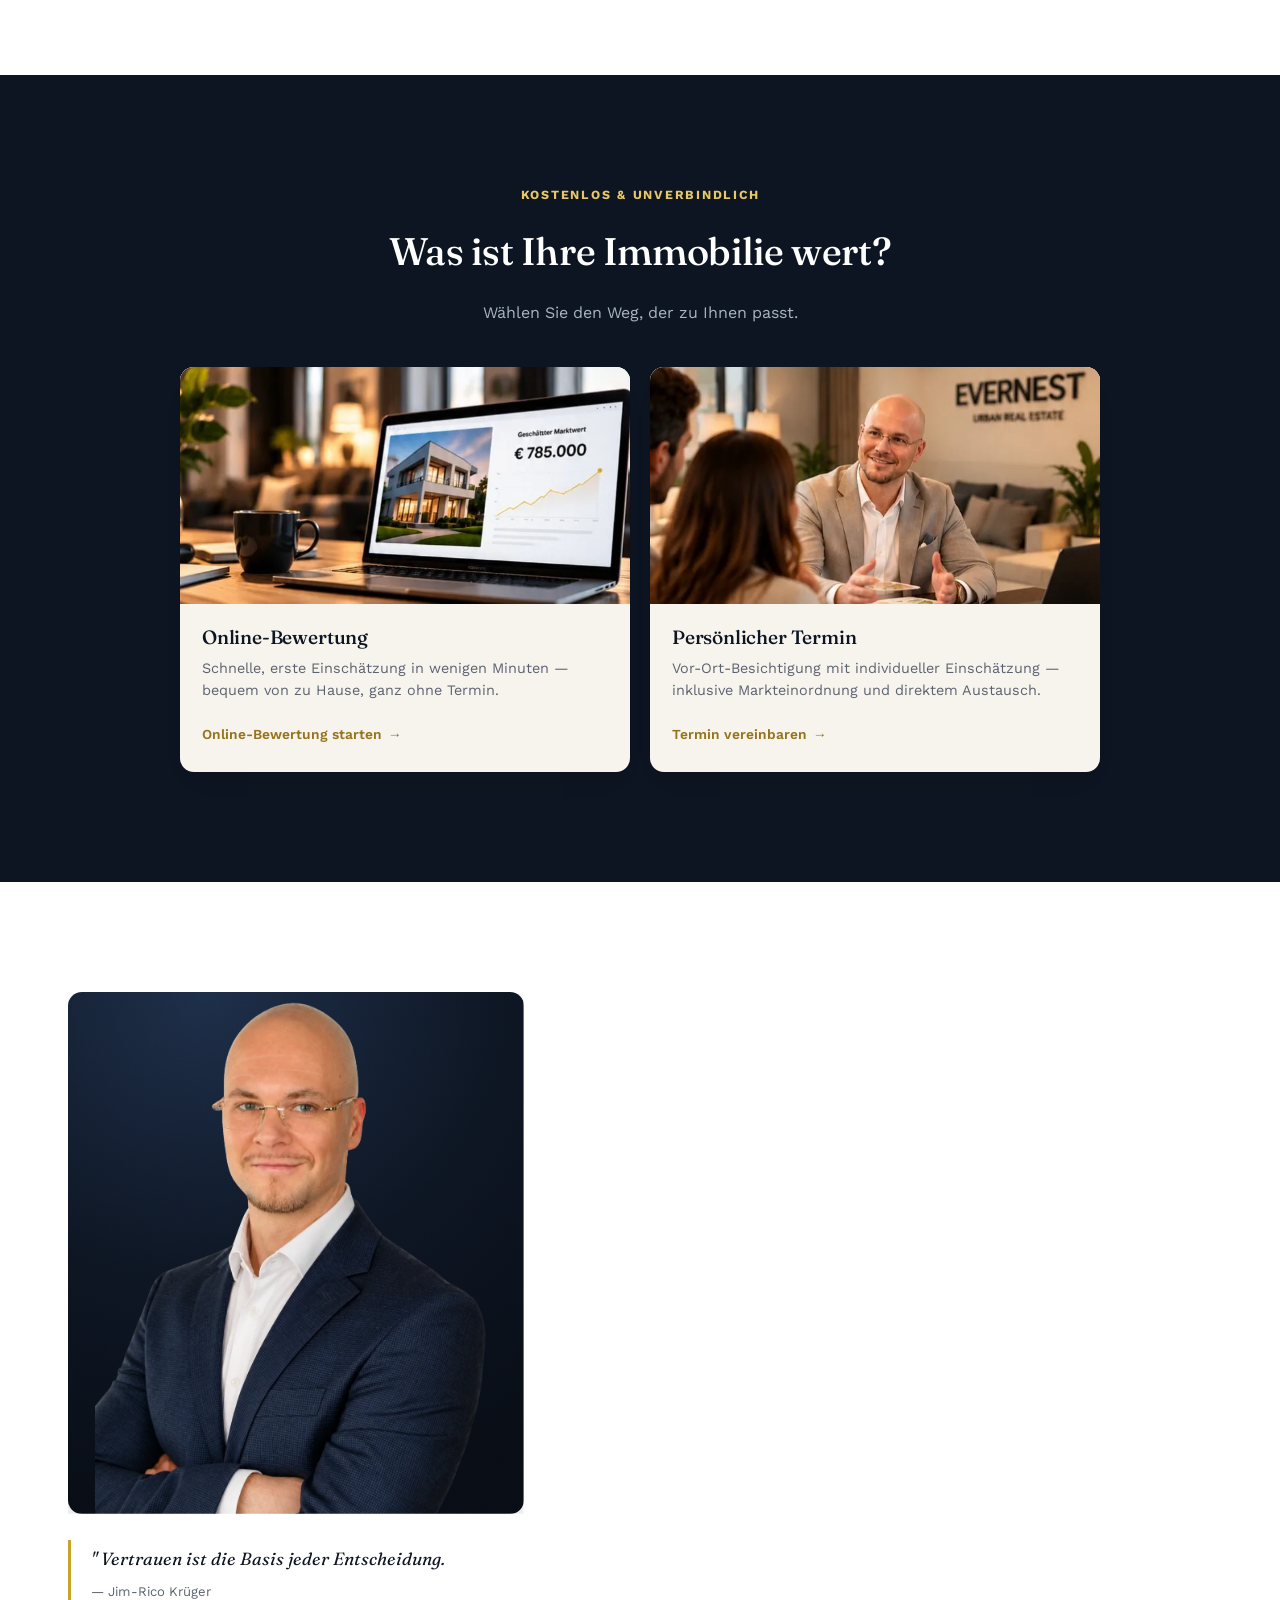
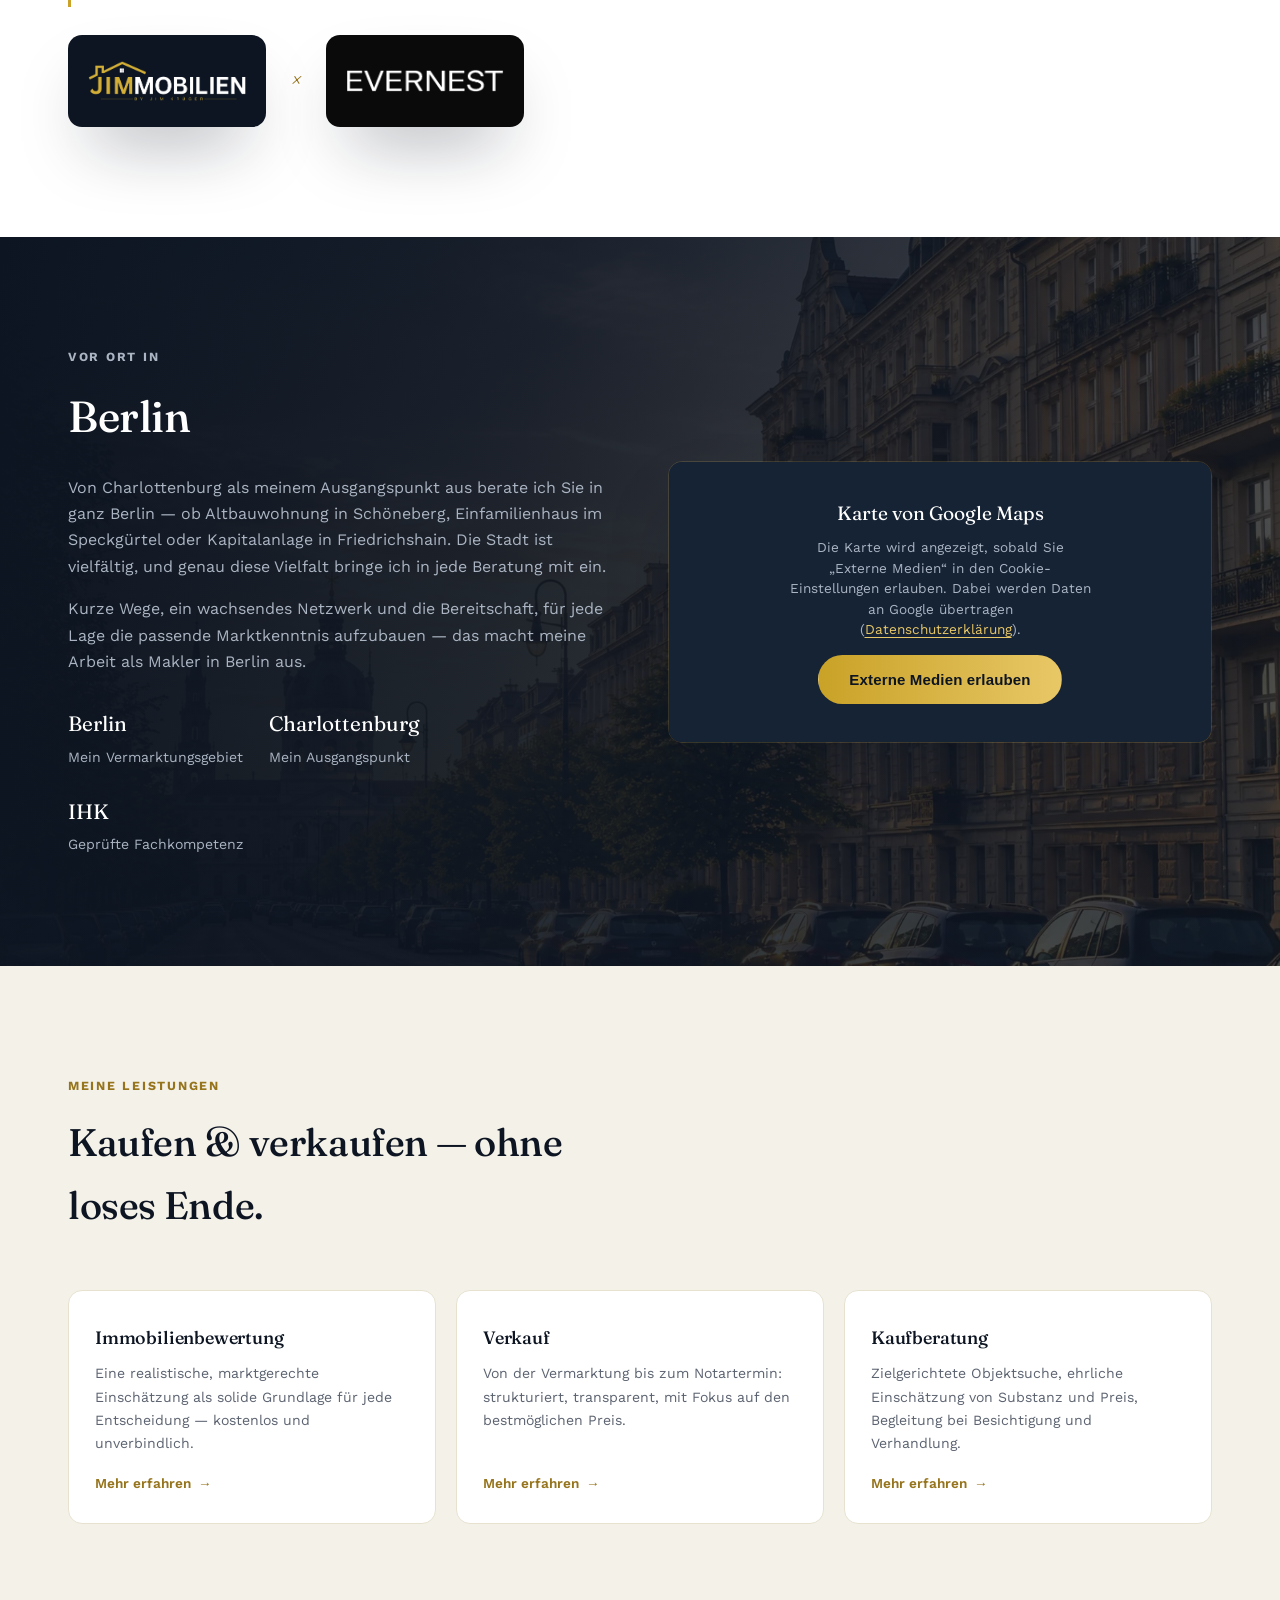
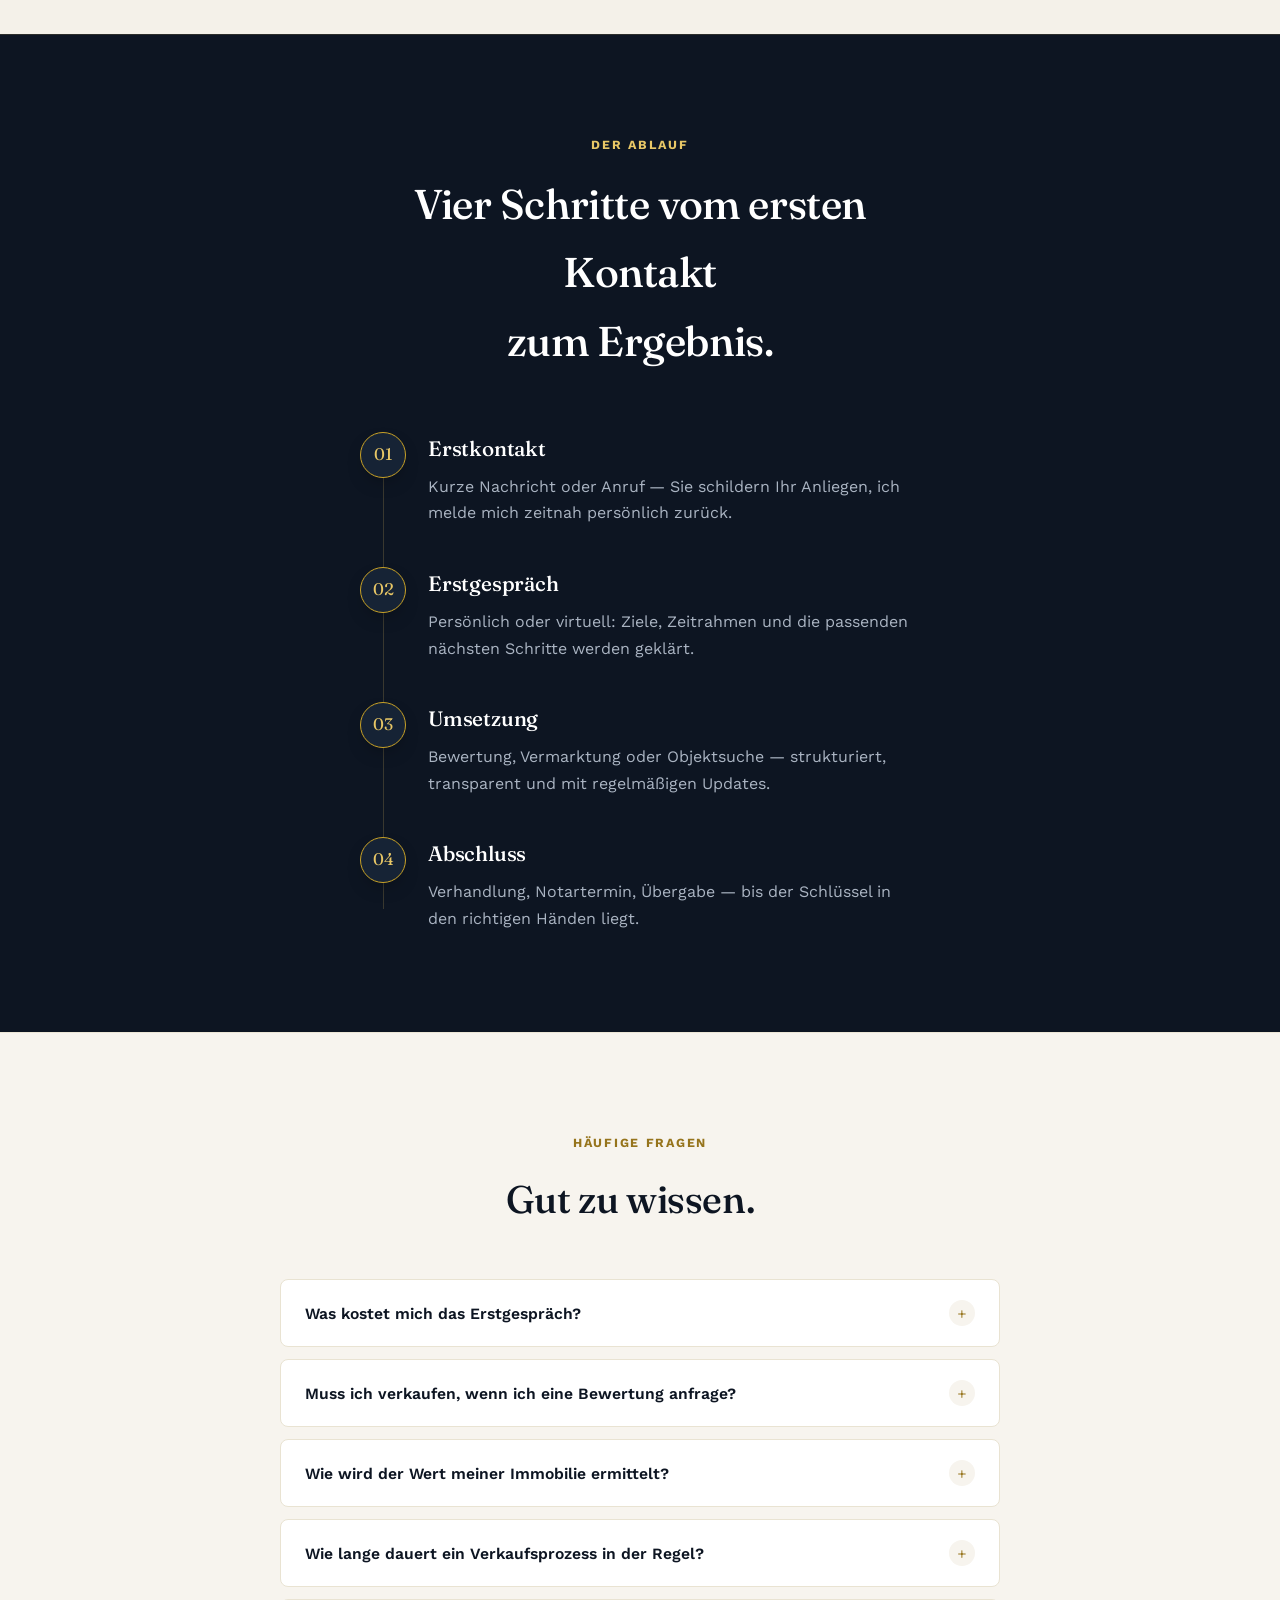
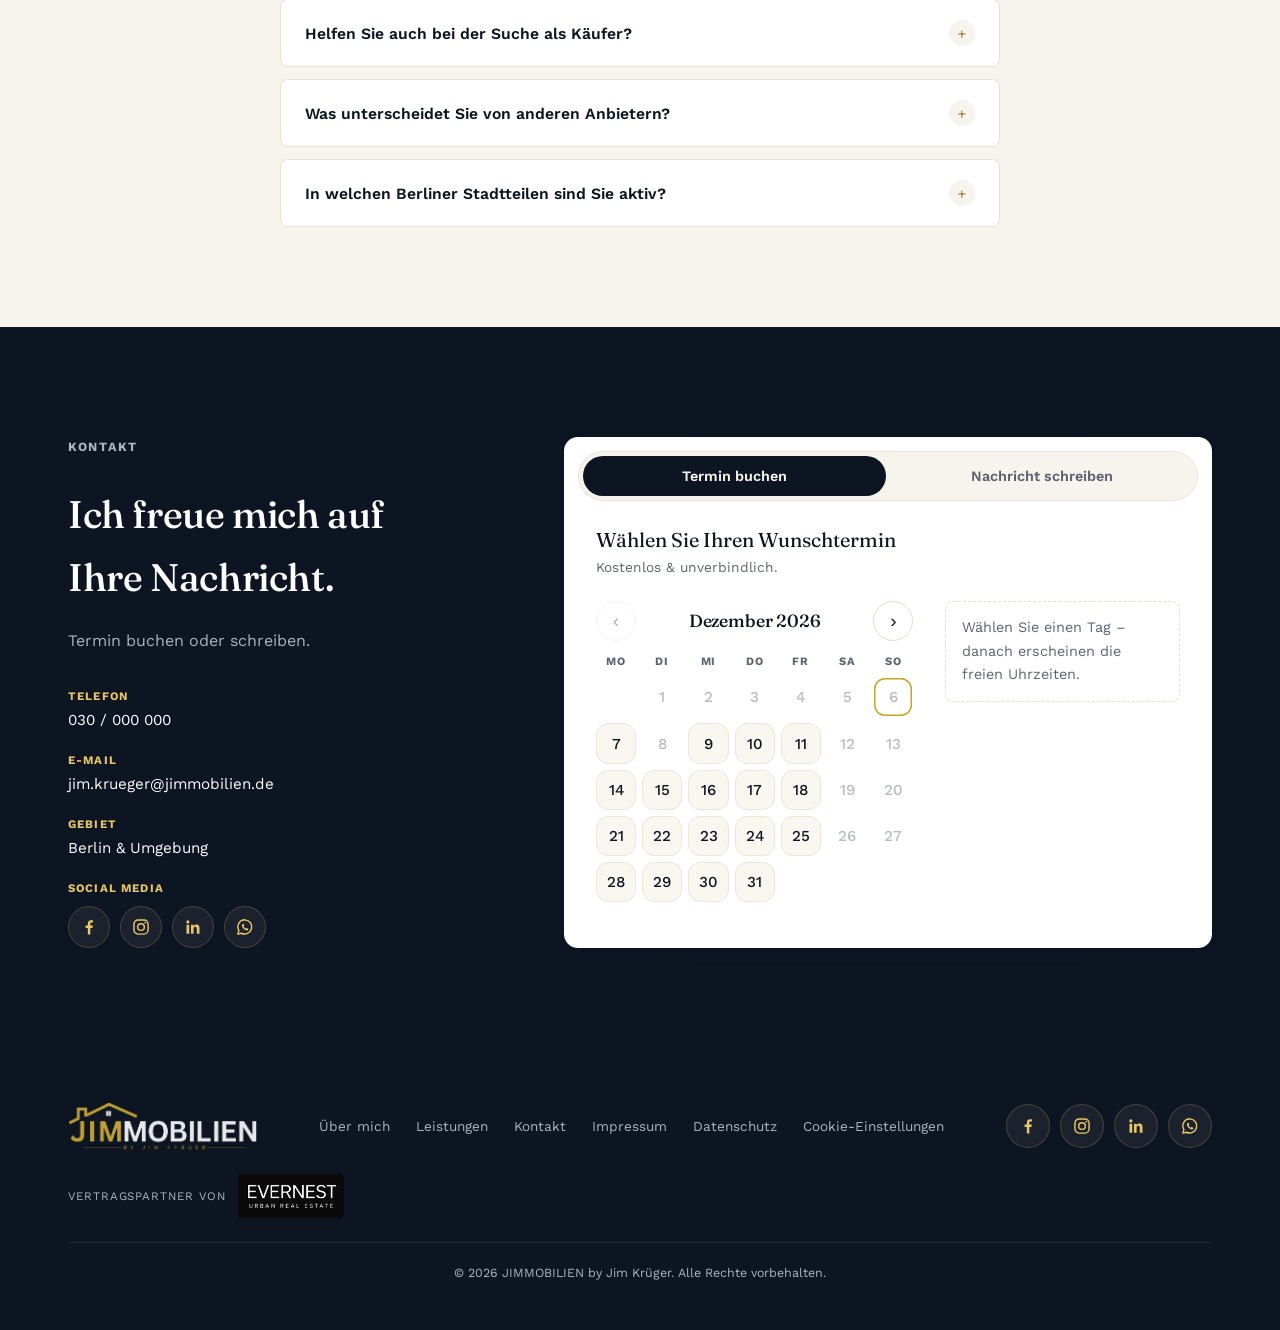
==== commit f8e869ac: "Hero: soften only the bottom screen-edge corner of the portrait instead of fading the whole leg Co-A" ====
--- a/index.html
+++ b/index.html
@@ -12,7 +12,7 @@
 <meta property="og:type" content="website">
 <link rel="preload" href="assets/fonts/work-sans-latin-wght-normal.woff2" as="font" type="font/woff2" crossorigin>
 <link rel="preload" href="assets/fonts/fraunces-latin-opsz-normal.woff2" as="font" type="font/woff2" crossorigin>
-<link rel="stylesheet" href="style.css?v=20261007e">
+<link rel="stylesheet" href="style.css?v=20261007f">
 <script>
   // Apply saved theme before paint to avoid a flash of the wrong theme
   (function(){
@@ -696,7 +696,7 @@
   </div>
 </div>
 
-<script src="script.js?v=20261007e"></script>
+<script src="script.js?v=20261007f"></script>
 <script>
   // Fail-safe: only if script.js did not start (e.g. a script error), reveal everything so
   // content can never stay hidden. When the motion script runs it sets window.__jimMotion.
--- a/style.css
+++ b/style.css
@@ -229,13 +229,15 @@
   .hero-photo img{
     position:absolute; bottom:0; width:auto; max-width:none;
     height:var(--ph);
-    right:calc(55.6vw - var(--ph) * 0.65);
+    --R:calc(55.6vw - var(--ph) * 0.65);
+    right:var(--R);
     filter:drop-shadow(0 14px 24px rgba(0,0,0,.4));
-    /* the photo ends at the thighs: let it fade out softly instead of showing a hard cut next to the button */
-    -webkit-mask-image:linear-gradient(to bottom, #000 calc(100% - 46px), transparent calc(100% - 6px));
-            mask-image:linear-gradient(to bottom, #000 calc(100% - 46px), transparent calc(100% - 6px));
-  }
-  .hero-photo img.logo-dark{ right:calc(55.6vw - var(--ph) * 0.65 + var(--ph) * 0.01); }   /* black-suit photo is cropped slightly differently */
+    /* the photo ends at the thighs and is flush with the buttons: only the bottom corner at the screen edge
+       (beside the buttons) fades out softly, the rest of the figure stays untouched */
+    -webkit-mask-image:radial-gradient(circle at calc(100% + var(--R) + 4px) 100%, transparent 4px, #000 44px);
+            mask-image:radial-gradient(circle at calc(100% + var(--R) + 4px) 100%, transparent 4px, #000 44px);
+  }
+  .hero-photo img.logo-dark{ --R:calc(55.6vw - var(--ph) * 0.65 + var(--ph) * 0.01); }   /* black-suit photo is cropped slightly differently */
 
   .trust-badges{
     grid-column:1 / -1; grid-row:5; position:relative; z-index:2;
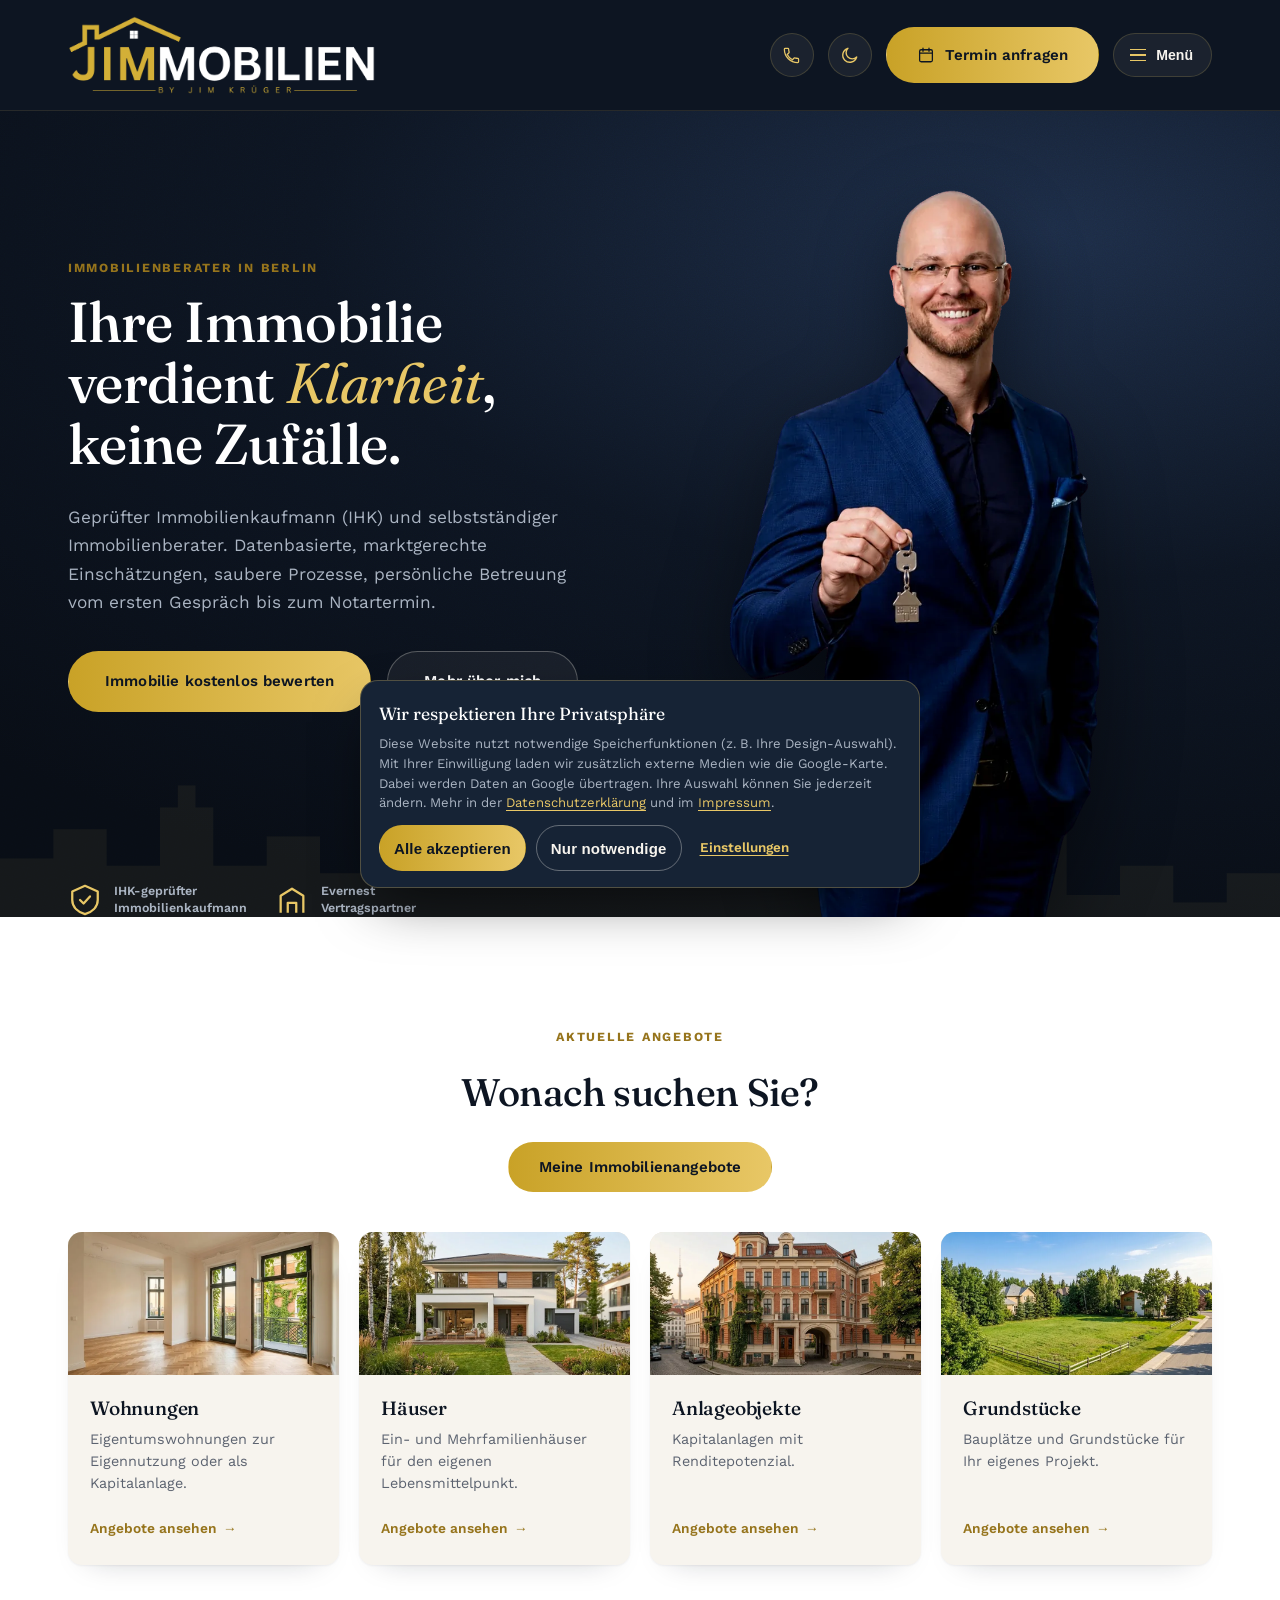
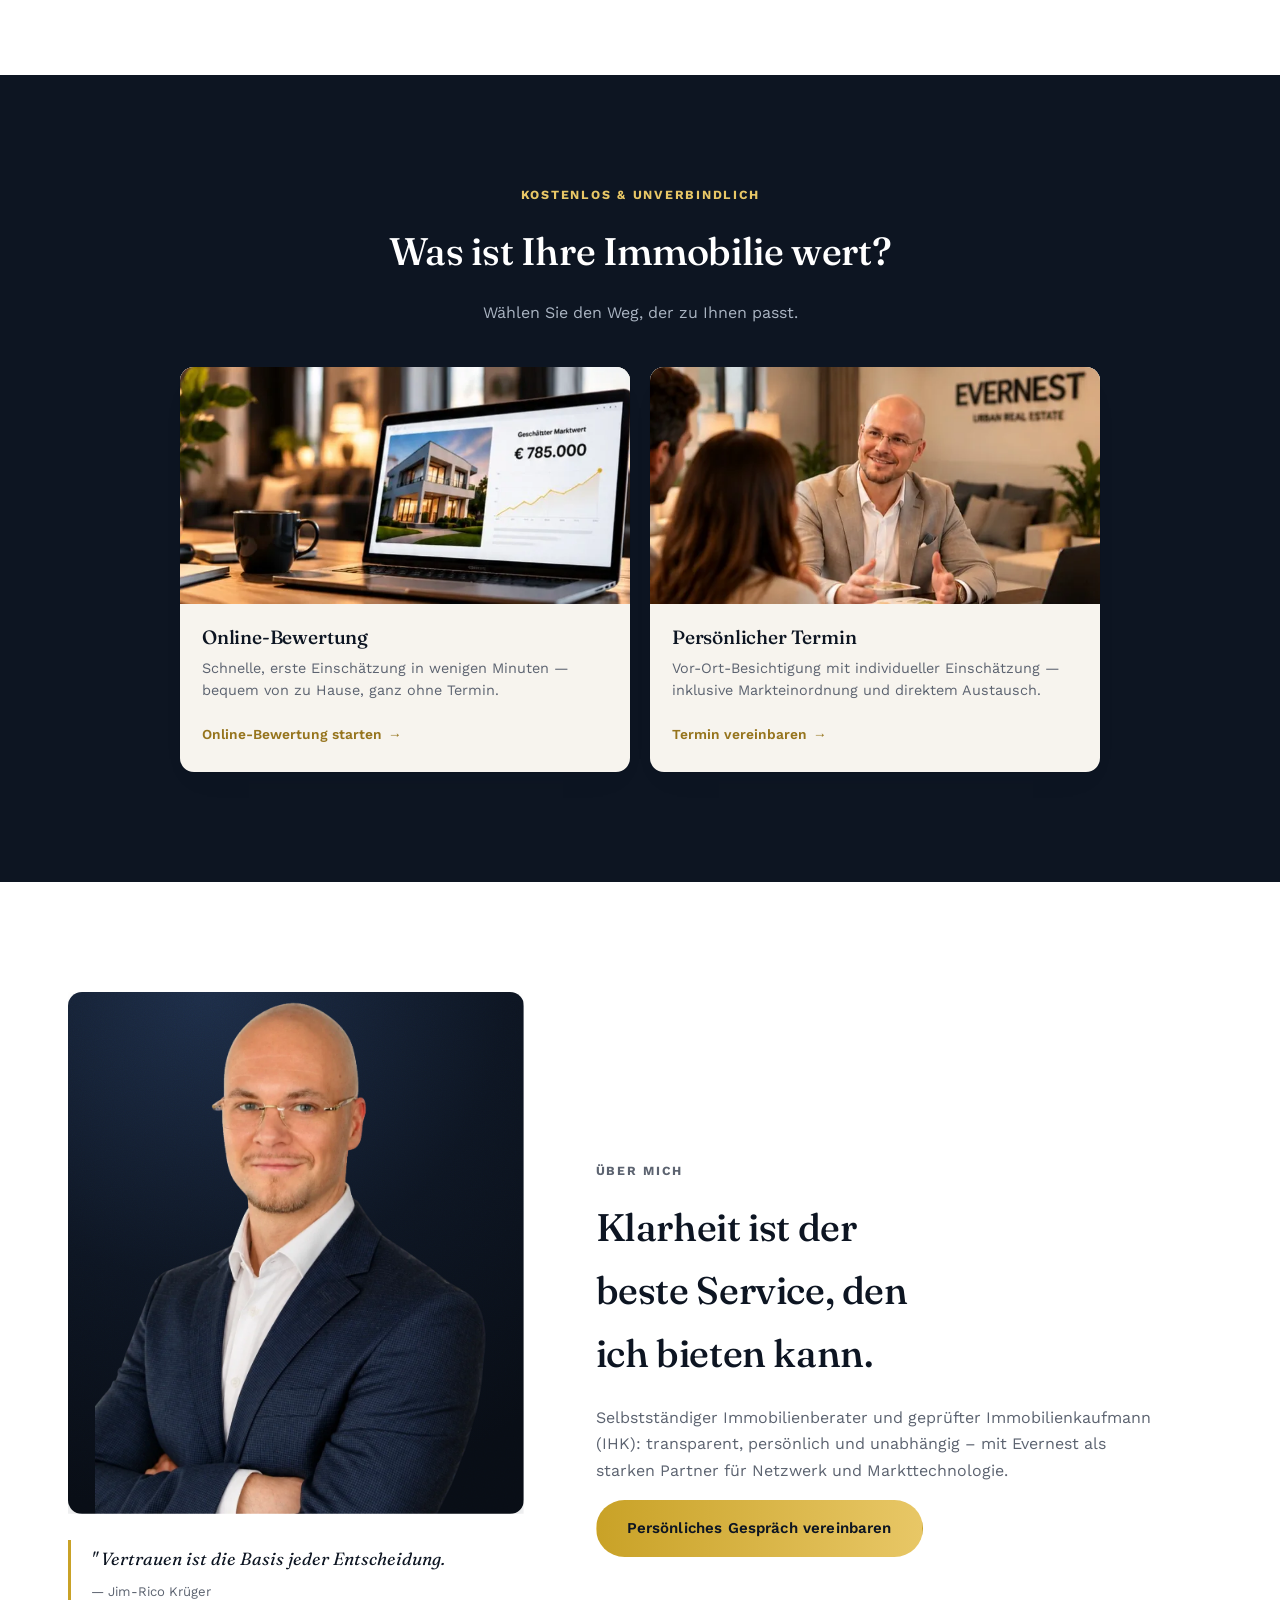
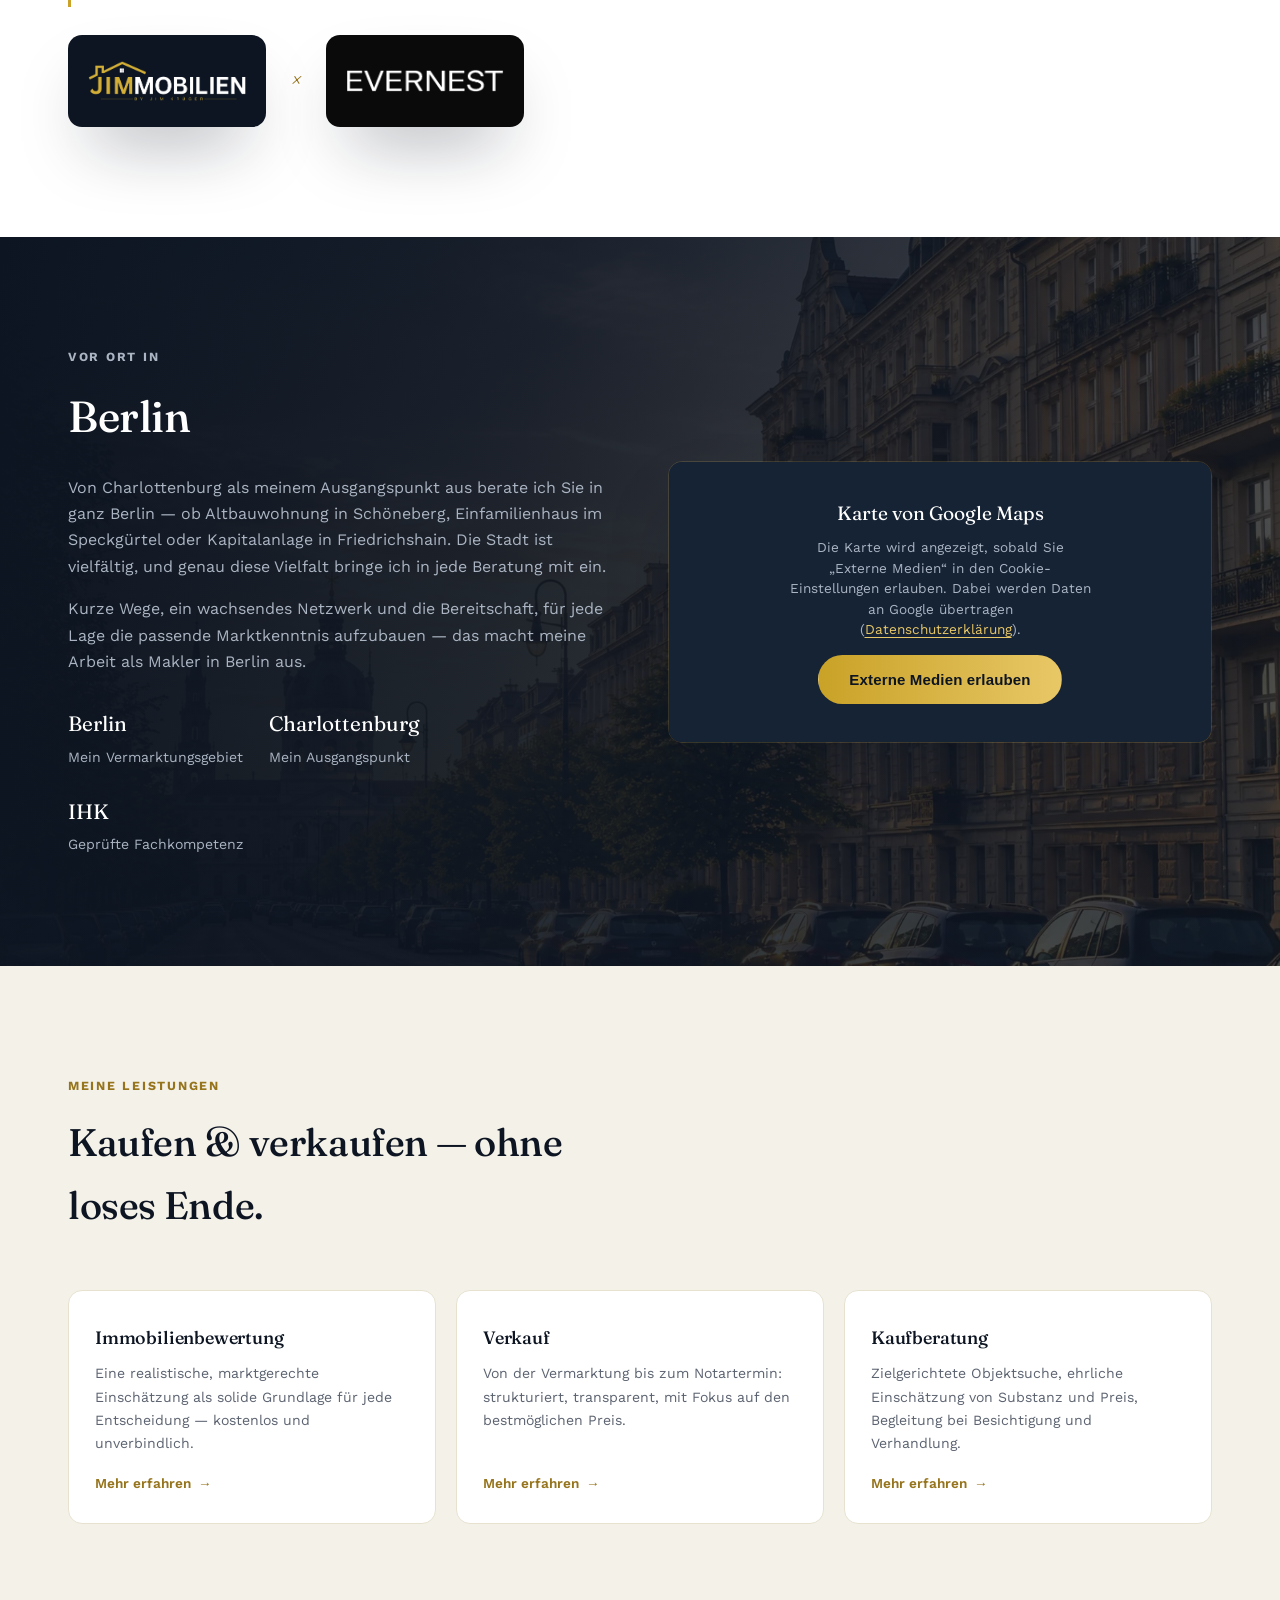
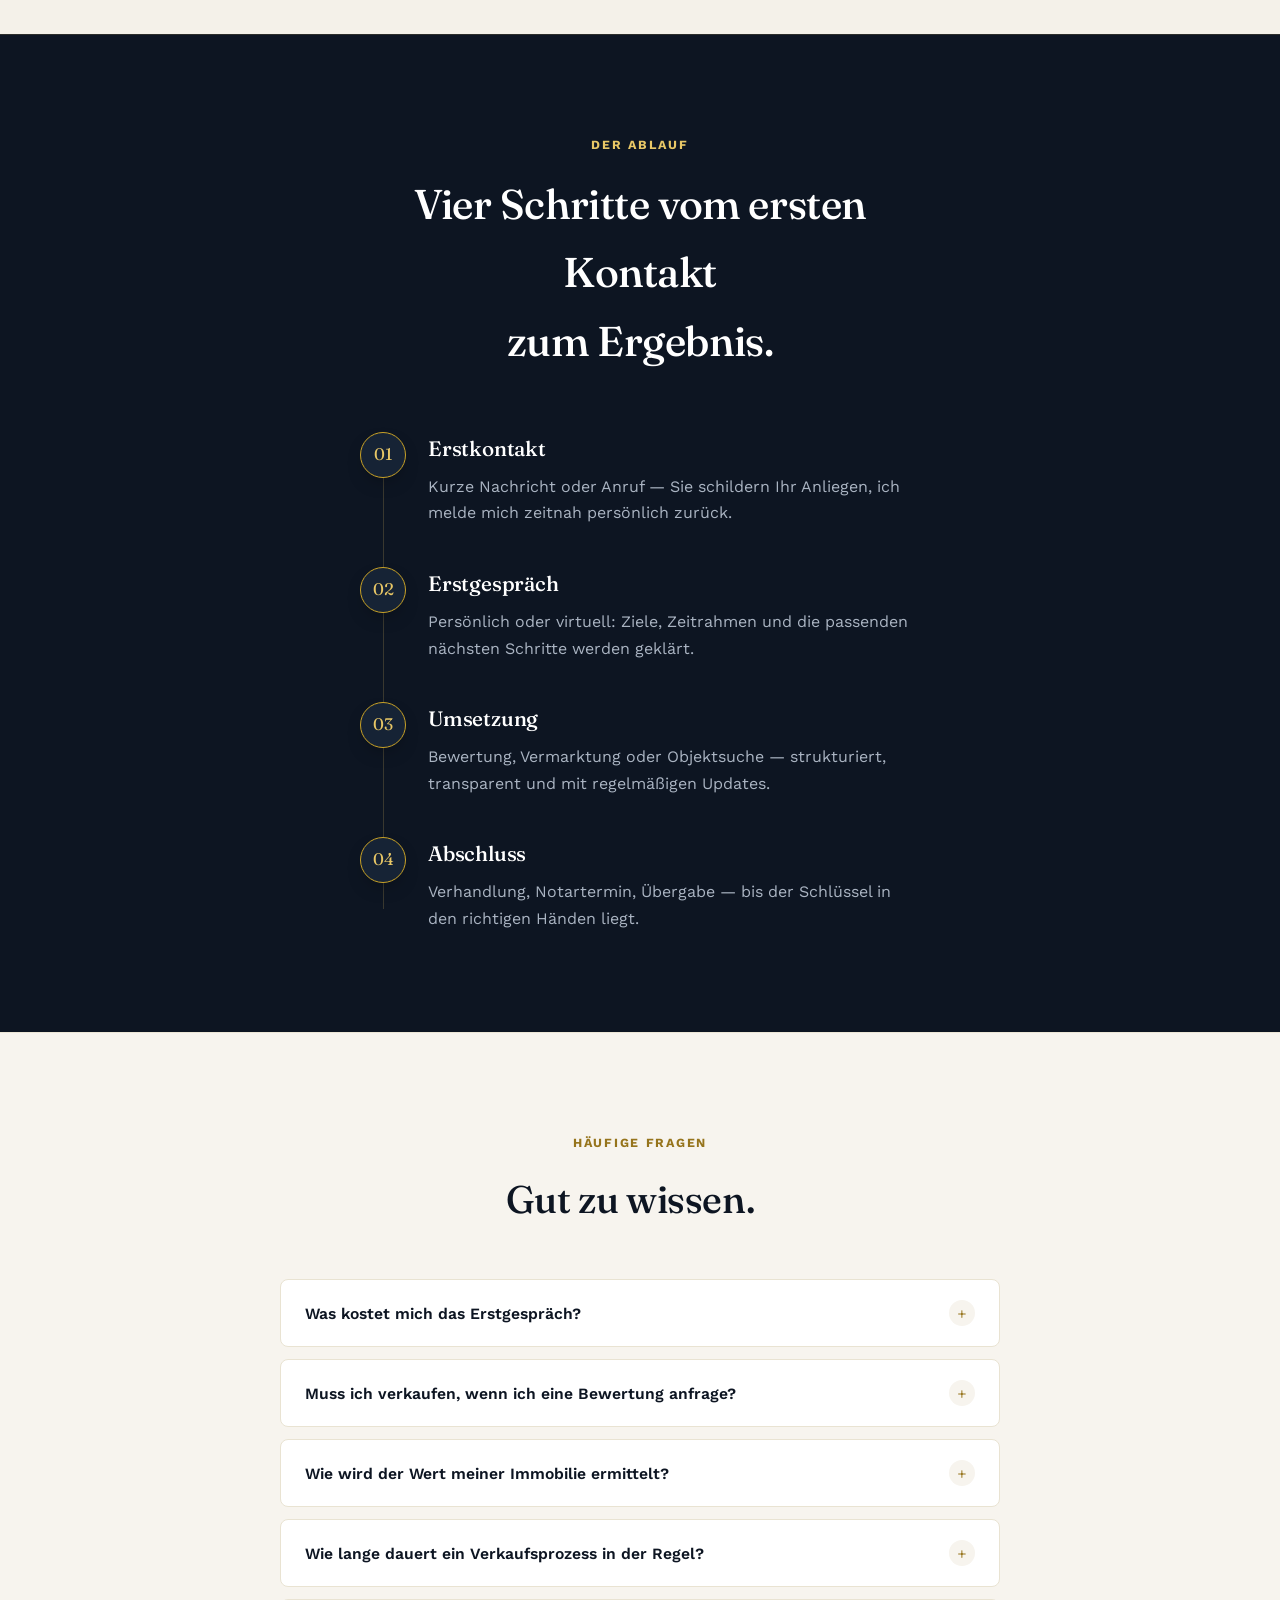
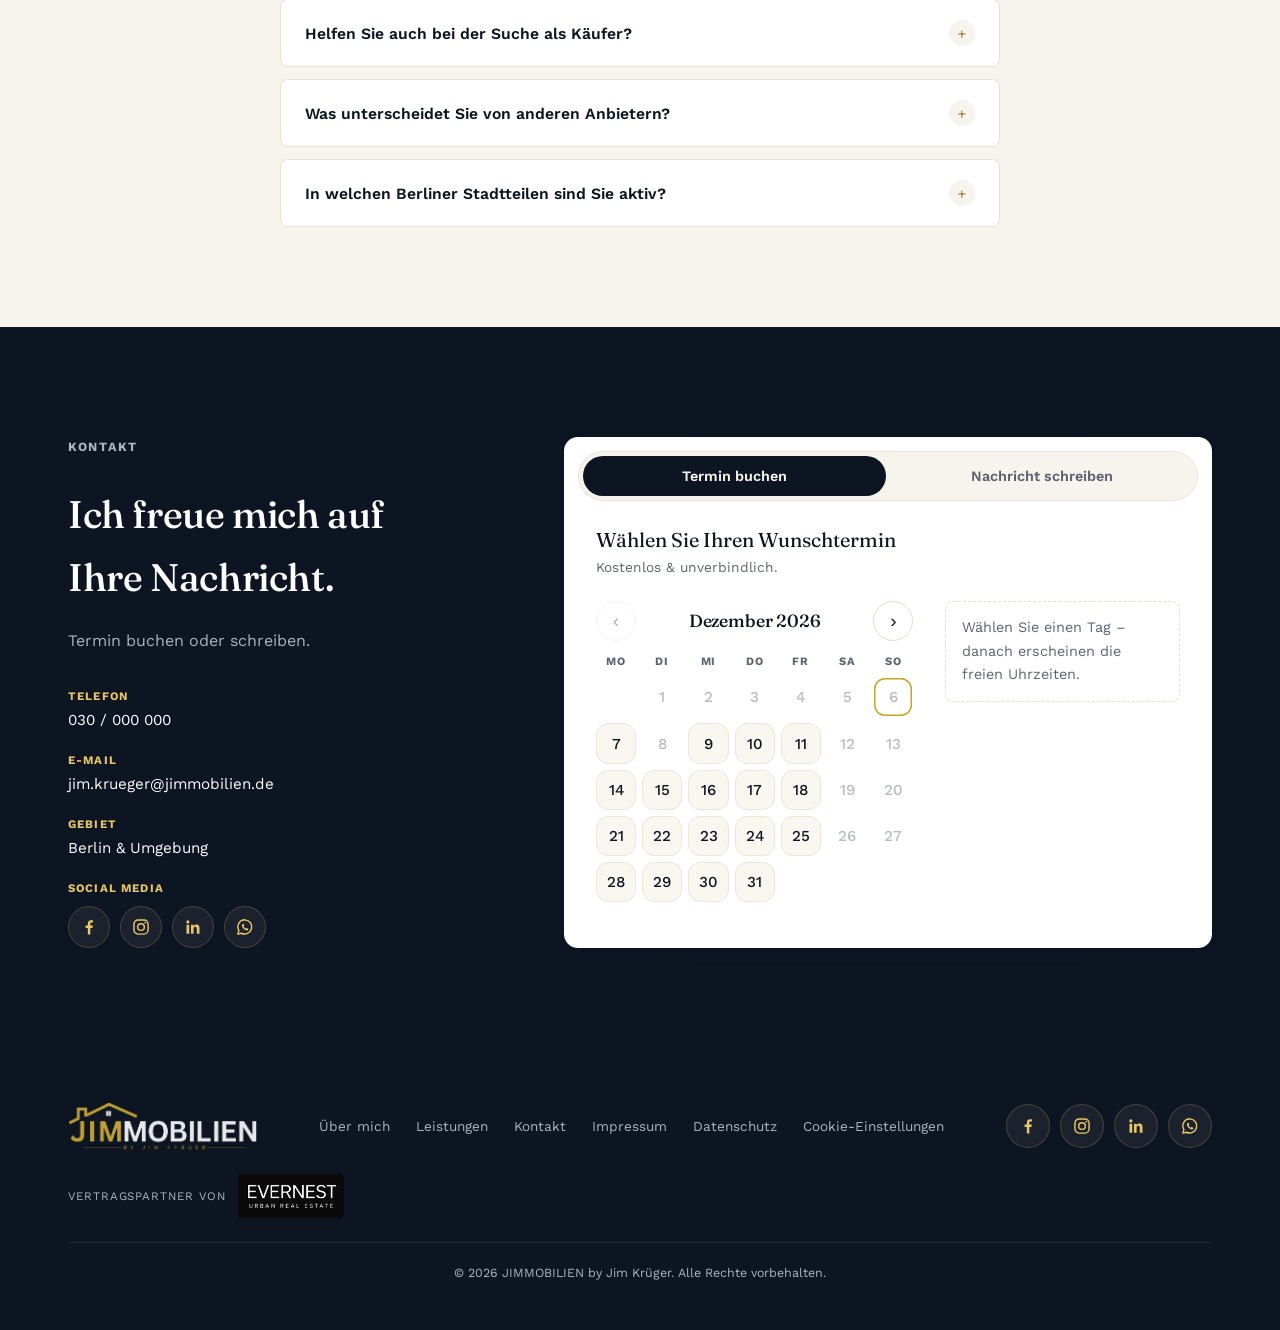
==== commit 72d74719: "Hero: drop trouser block, shift portrait left so trousers end behind the button Co-Authored-By: Clau" ====
--- a/index.html
+++ b/index.html
@@ -12,7 +12,7 @@
 <meta property="og:type" content="website">
 <link rel="preload" href="assets/fonts/work-sans-latin-wght-normal.woff2" as="font" type="font/woff2" crossorigin>
 <link rel="preload" href="assets/fonts/fraunces-latin-opsz-normal.woff2" as="font" type="font/woff2" crossorigin>
-<link rel="stylesheet" href="style.css?v=20261007f">
+<link rel="stylesheet" href="style.css?v=20261007h">
 <script>
   // Apply saved theme before paint to avoid a flash of the wrong theme
   (function(){
@@ -696,7 +696,7 @@
   </div>
 </div>
 
-<script src="script.js?v=20261007f"></script>
+<script src="script.js?v=20261007h"></script>
 <script>
   // Fail-safe: only if script.js did not start (e.g. a script error), reveal everything so
   // content can never stay hidden. When the motion script runs it sets window.__jimMotion.
--- a/style.css
+++ b/style.css
@@ -230,12 +230,8 @@
     position:absolute; bottom:0; width:auto; max-width:none;
     height:var(--ph);
     --R:calc(55.6vw - var(--ph) * 0.65);
-    right:var(--R);
+    right:calc(var(--R) + 18px);   /* nudged left so the trousers end inside the button width and vanish behind it */
     filter:drop-shadow(0 14px 24px rgba(0,0,0,.4));
-    /* the photo ends at the thighs and is flush with the buttons: only the bottom corner at the screen edge
-       (beside the buttons) fades out softly, the rest of the figure stays untouched */
-    -webkit-mask-image:radial-gradient(circle at calc(100% + var(--R) + 4px) 100%, transparent 4px, #000 44px);
-            mask-image:radial-gradient(circle at calc(100% + var(--R) + 4px) 100%, transparent 4px, #000 44px);
   }
   .hero-photo img.logo-dark{ --R:calc(55.6vw - var(--ph) * 0.65 + var(--ph) * 0.01); }   /* black-suit photo is cropped slightly differently */
 
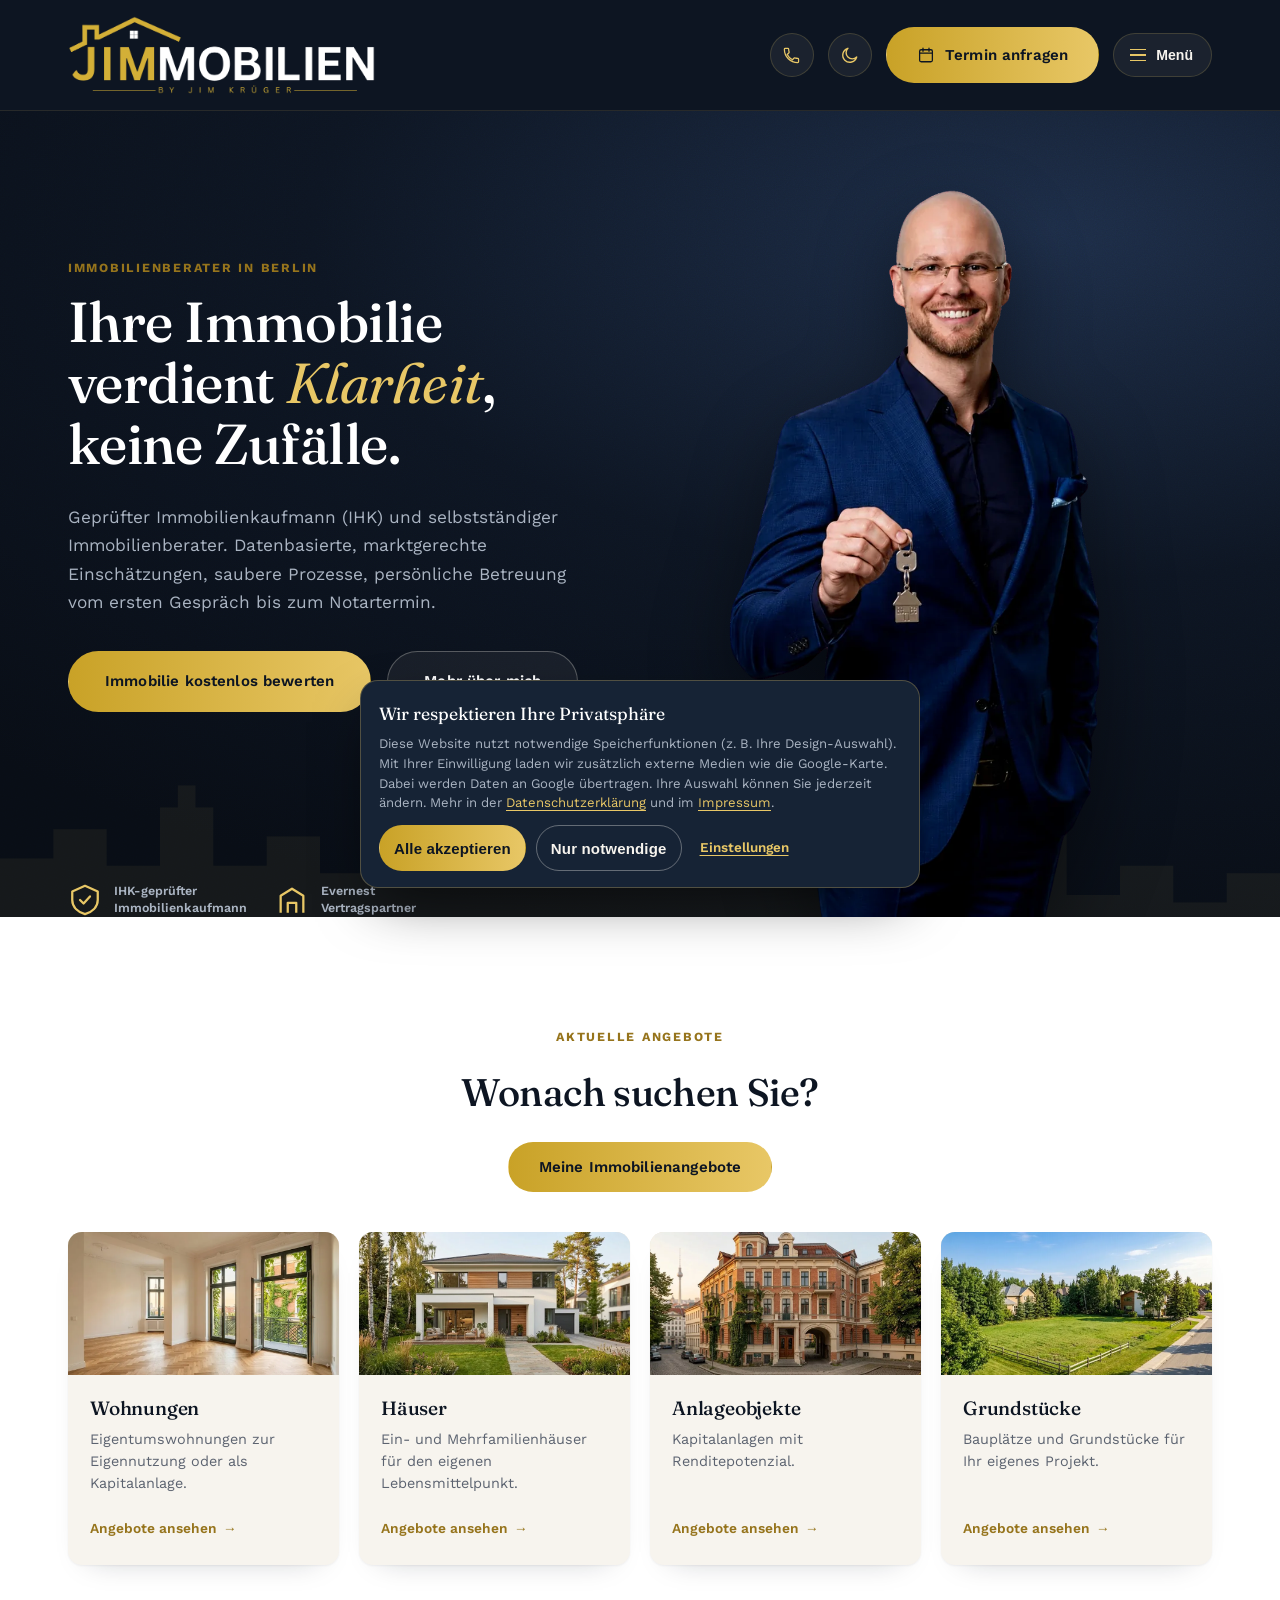
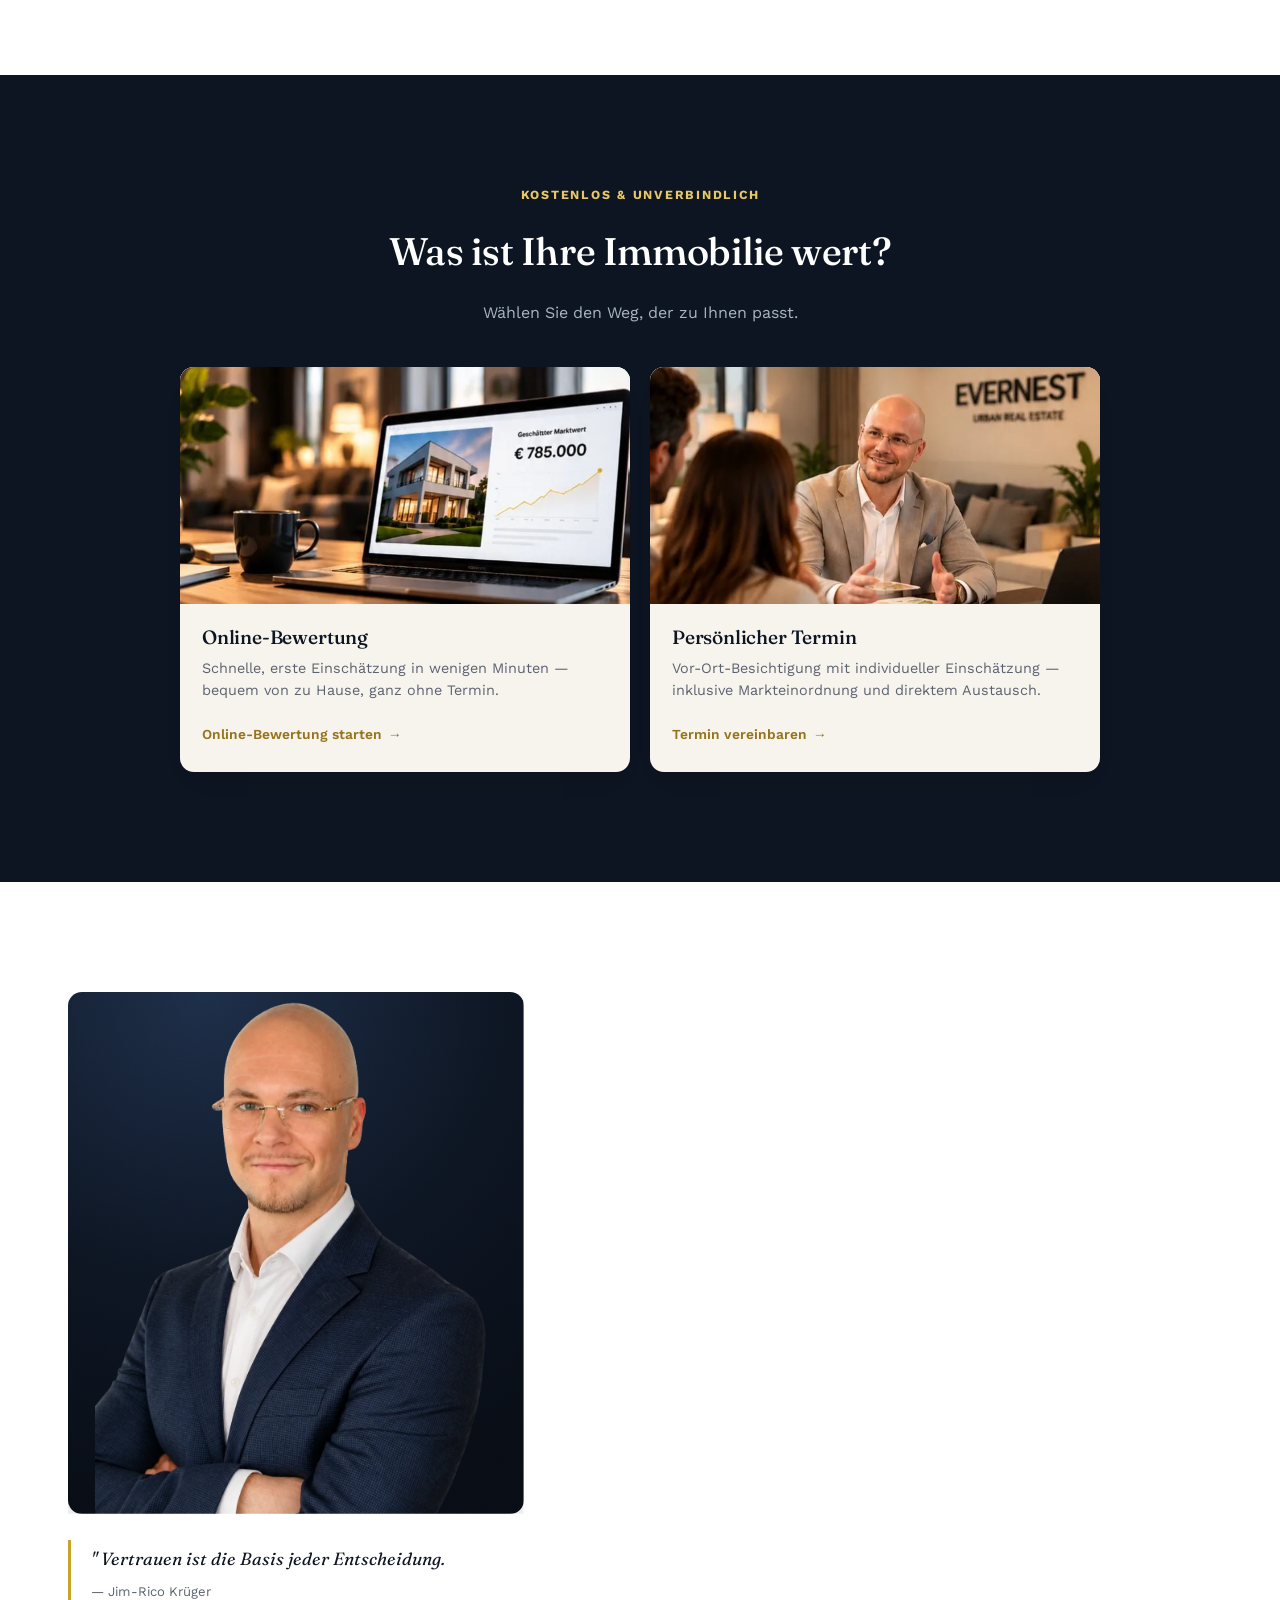
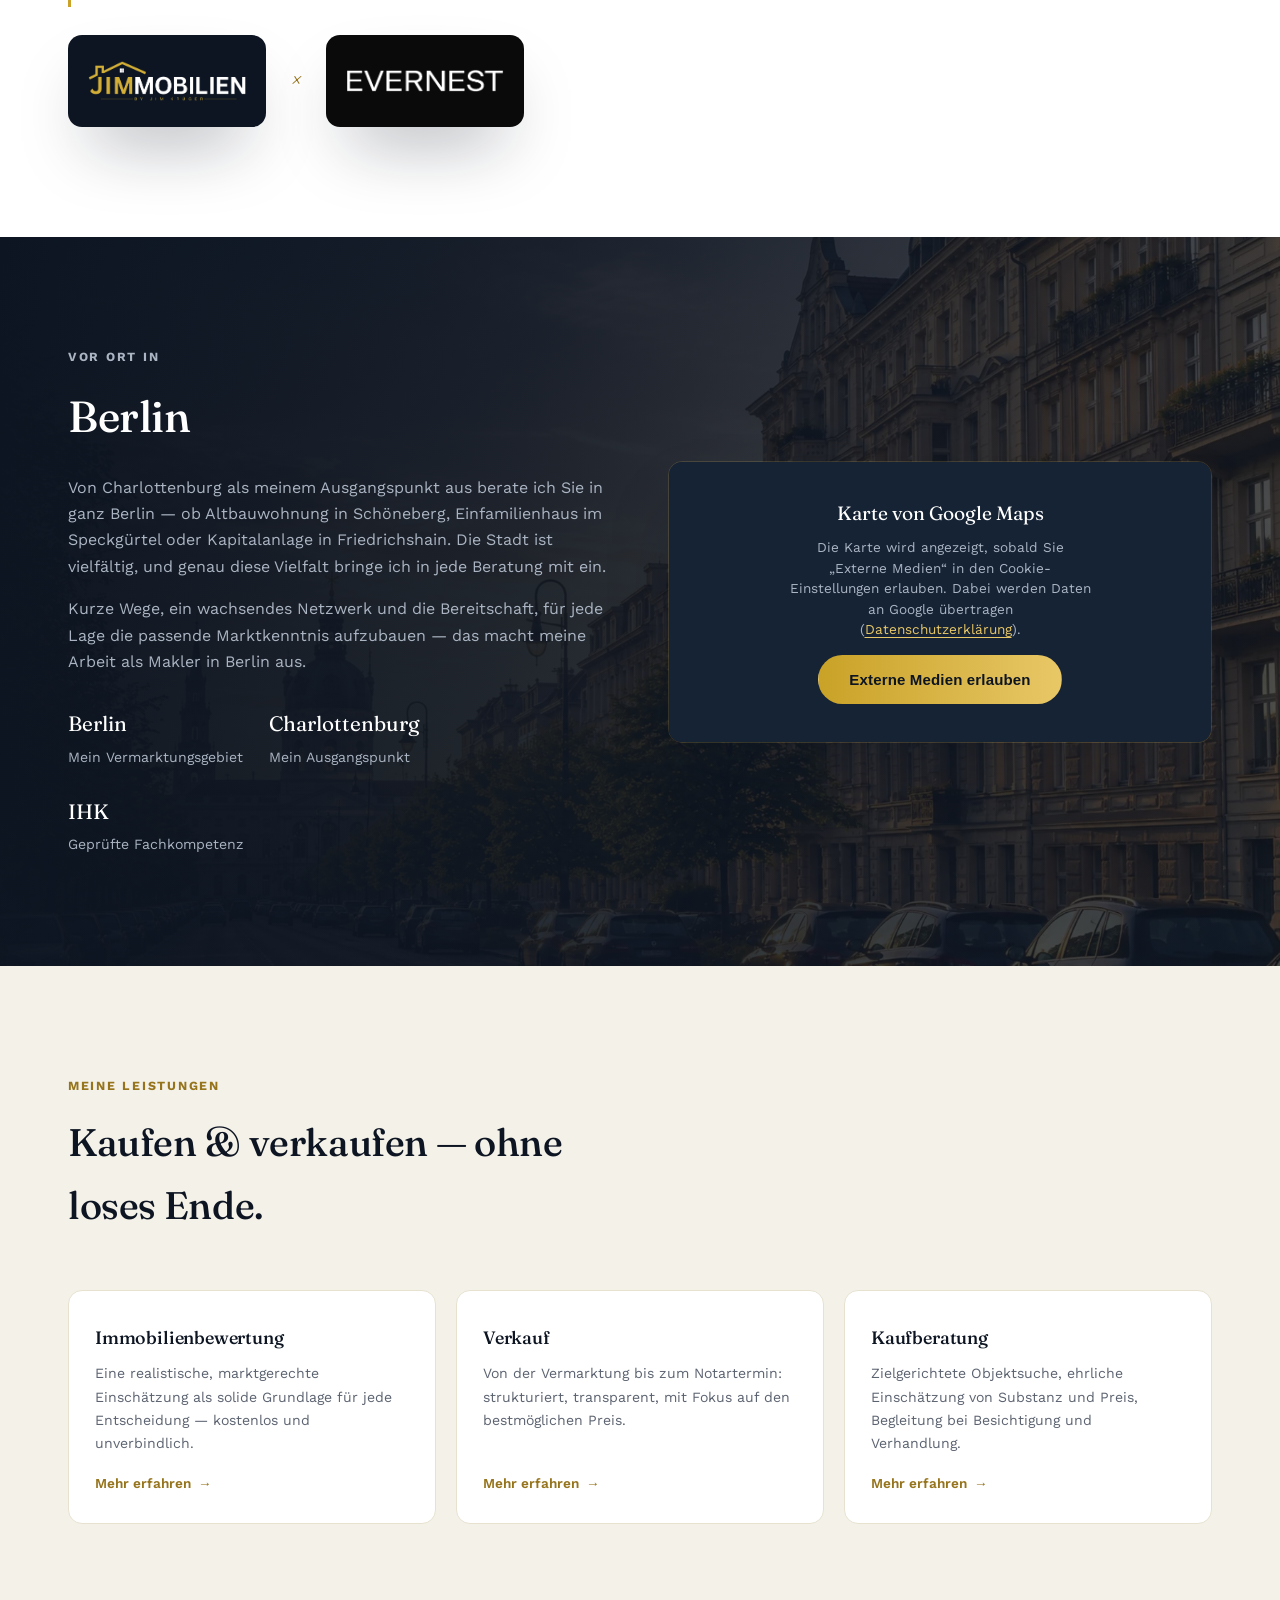
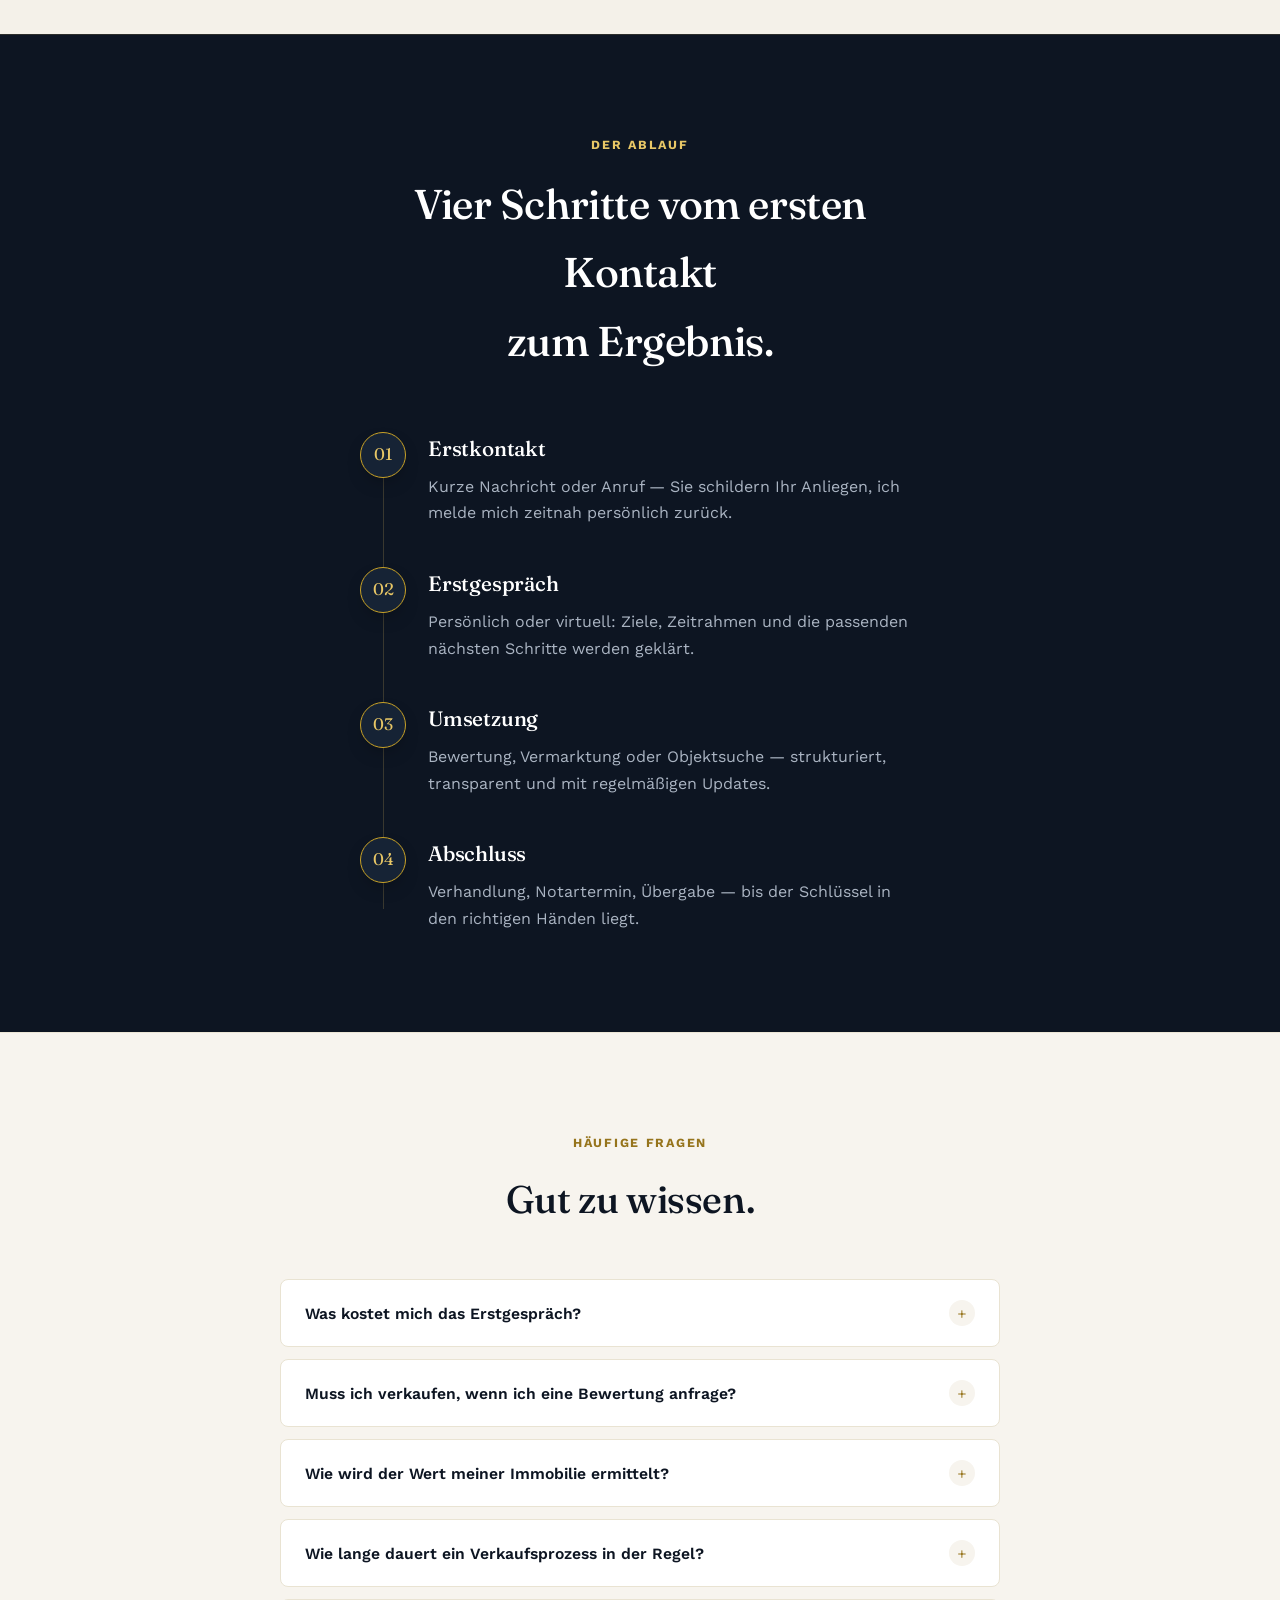
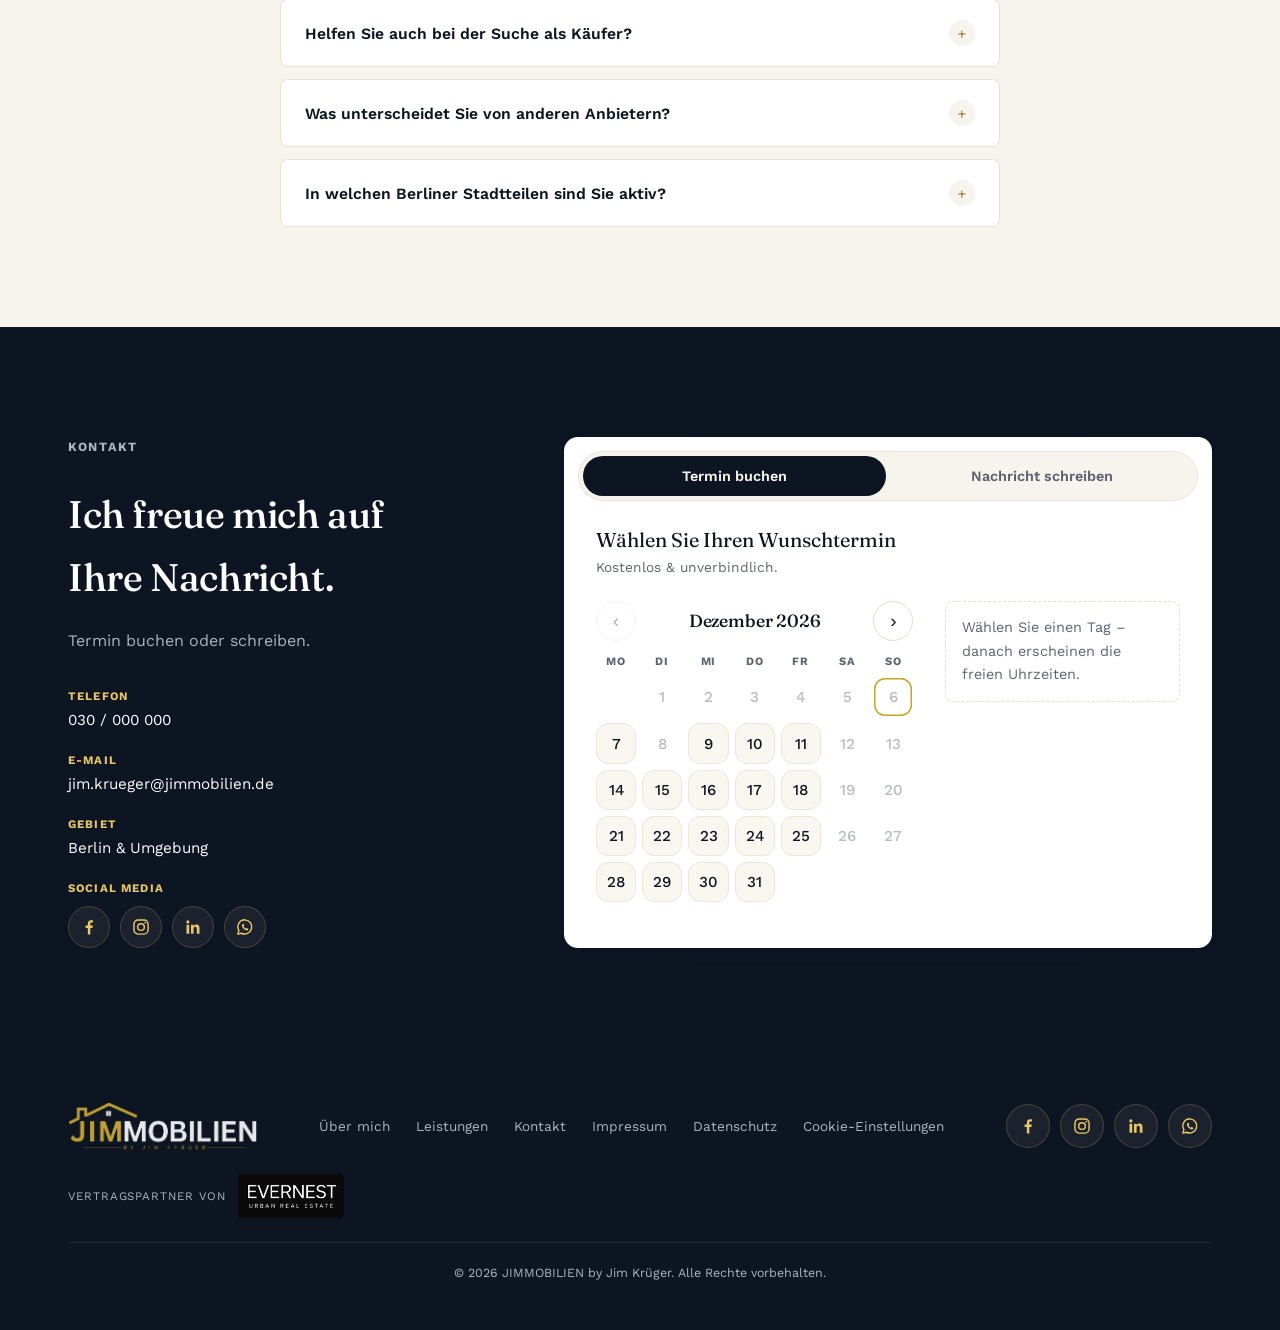
==== commit 72f2a6c5: "Fix missing space in Ablauf headline on mobile Co-Authored-By: Claude Sonnet 5.5 <noreply@anthropic." ====
--- a/index.html
+++ b/index.html
@@ -12,7 +12,7 @@
 <meta property="og:type" content="website">
 <link rel="preload" href="assets/fonts/work-sans-latin-wght-normal.woff2" as="font" type="font/woff2" crossorigin>
 <link rel="preload" href="assets/fonts/fraunces-latin-opsz-normal.woff2" as="font" type="font/woff2" crossorigin>
-<link rel="stylesheet" href="style.css?v=20261007h">
+<link rel="stylesheet" href="style.css?v=20261007i">
 <script>
   // Apply saved theme before paint to avoid a flash of the wrong theme
   (function(){
@@ -398,7 +398,7 @@
   <div class="wrap">
     <div class="section-head" data-mx>
       <p class="eyebrow eyebrow-light">Der Ablauf</p>
-      <h2>Vier Schritte vom ersten Kontakt<br>zum Ergebnis.</h2>
+      <h2>Vier Schritte vom ersten Kontakt <br>zum Ergebnis.</h2>
     </div>
     <div class="roadmap-rail" id="roadmapRail">
       <div class="roadmap-progress-line" id="roadmapProgressLine"></div>
@@ -696,7 +696,7 @@
   </div>
 </div>
 
-<script src="script.js?v=20261007h"></script>
+<script src="script.js?v=20261007i"></script>
 <script>
   // Fail-safe: only if script.js did not start (e.g. a script error), reveal everything so
   // content can never stay hidden. When the motion script runs it sets window.__jimMotion.
